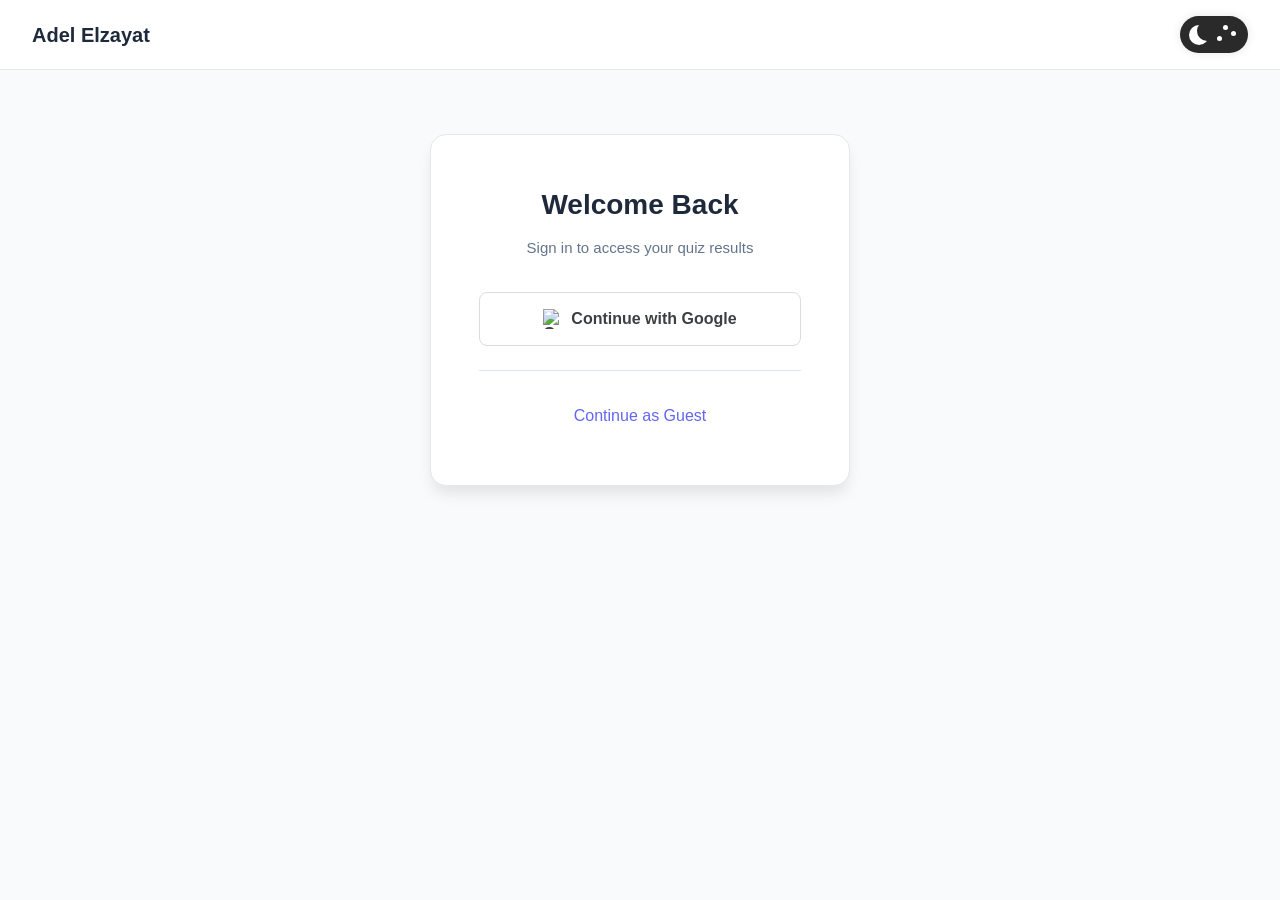
==== login.html @ a4bd995c "Code" ====
<!DOCTYPE html>
<html lang="en" data-theme="light">

<head>
    <meta charset="UTF-8">
    <meta name="viewport" content="width=device-width, initial-scale=1.0">
    <meta name="theme-color" content="#0f172a">
    <title>Login - QBank</title>
    <link rel="stylesheet" href="style.css">
</head>

<body>
    <nav class="navbar">
        <div class="navbar-brand">
            <span class="brand-name">Adel Elzayat</span>
        </div>
        <div class="navbar-actions">
            <label class="switch" aria-label="Toggle theme">
                <input type="checkbox" id="theme-checkbox" />
                <span class="slider">
                    <div class="star star_1"></div>
                    <div class="star star_2"></div>
                    <div class="star star_3"></div>
                    <svg viewBox="0 0 16 16" class="cloud_1 cloud">
                        <path transform="matrix(.77976 0 0 .78395-299.99-418.63)" fill="#fff" d="m391.84 540.91c-.421-.329-.949-.524-1.523-.524-1.351 0-2.451 1.084-2.485 2.435-1.395.526-2.388 1.88-2.388 3.466 0 1.874 1.385 3.423 3.182 3.667v.034h12.73v-.006c1.775-.104 3.182-1.584 3.182-3.395 0-1.747-1.309-3.186-2.994-3.379.007-.106.011-.214.011-.322 0-2.707-2.271-4.901-5.072-4.901-2.073 0-3.856 1.202-4.643 2.925"></path>
                    </svg>
                </span>
            </label>
        </div>
    </nav>
    <div class="main-content">
        <div class="login-wrapper">
            <div class="login-container">
                <div class="login-header">
                    <h1>Welcome Back</h1>
                    <p>Sign in to access your quiz results</p>
                </div>
                <div id="error-message" class="error-message"></div>
                <button class="btn-google" onclick="signInWithGoogle()" id="google-btn">
                    <img src="https://www.gstatic.com/firebasejs/ui/2.0.0/images/auth/google.svg" alt="Google">
                    <span>Continue with Google</span>
                </button>
                <div class="guest-link">
                    <a href="index.html">Continue as Guest</a>
                </div>
            </div>
        </div>
    </div>
    <script type="module">
        import { auth, googleProvider, signInWithPopup, signInWithRedirect, getRedirectResult, onAuthStateChanged } from './firebase.js';

        const isMobileOrTablet = () => {
            const userAgent = navigator.userAgent || navigator.vendor || window.opera;
            const isMobileRegex = /android|iphone|ipad|ipod|blackberry|iemobile|opera mini/i.test(userAgent.toLowerCase());
            const isIPad = (navigator.platform === 'MacIntel' && navigator.maxTouchPoints > 1);
            return isMobileRegex || isIPad;
        };

        // Handle Redirect Result on Load
        window.addEventListener('load', async () => {
            try {
                const result = await getRedirectResult(auth);
                if (result) {
                    window.location.href = 'index.html';
                }
            } catch (error) {
                console.error("Redirect result error:", error);
                const errorEl = document.getElementById('error-message');
                if (errorEl) {
                    errorEl.textContent = error.message;
                    errorEl.classList.add('show');
                }
            }
        });

        window.signInWithGoogle = async function () {
            const errorEl = document.getElementById('error-message');
            const btn = document.getElementById('google-btn');
            errorEl.classList.remove('show');
            btn.classList.add('loading');

            try {
                if (isMobileOrTablet()) {
                    await signInWithRedirect(auth, googleProvider);
                } else {
                    await signInWithPopup(auth, googleProvider);
                    window.location.href = 'index.html';
                }
            } catch (error) {
                errorEl.textContent = error.message;
                errorEl.classList.add('show');
                btn.classList.remove('loading');
            }
        };

        const setTheme = (newTheme) => {
            document.documentElement.setAttribute('data-theme', newTheme);
            localStorage.setItem('quiz-theme', newTheme);
            const metaTheme = document.querySelector('meta[name="theme-color"]');
            if (metaTheme) {
                metaTheme.content = newTheme === 'dark' ? '#1e293b' : '#ffffff';
            }
        };

        const themeCheckbox = document.getElementById('theme-checkbox');
        const savedTheme = localStorage.getItem('quiz-theme') || 'light';
        
        setTheme(savedTheme);
        if (themeCheckbox) {
            themeCheckbox.checked = savedTheme === 'light';
            themeCheckbox.addEventListener('change', (e) => {
                setTheme(e.target.checked ? 'light' : 'dark');
            });
        }

        onAuthStateChanged(auth, (user) => {
            if (user) {
                window.location.href = 'index.html';
            }
        });
    </script>
</body>

</html>
---- style.css ----
:root {
  --bg-color: #f8fafc;
  --text-color: #1e293b;
  --text-secondary: #64748b;
  --text-muted: #94a3b8;
  --card-bg: #ffffff;
  --card-border: #e2e8f0;
  --primary: #6366f1;
  --primary-hover: #4f46e5;
  --primary-light: #e0e7ff;
  --primary-subtle: #eef2ff;
  --success: #10b981;
  --error: #ef4444;
  --shadow-sm: 0 1px 2px rgba(0, 0, 0, 0.05);
  --shadow-md: 0 4px 6px -1px rgba(0, 0, 0, 0.1);
  --shadow-lg: 0 10px 15px -3px rgba(0, 0, 0, 0.1);
  --radius-sm: 8px;
  --radius-md: 12px;
  --radius-lg: 16px;
  --space-xs: 4px;
  --space-sm: 8px;
  --space-md: 16px;
  --space-lg: 24px;
  --space-xl: 32px;
  --space-2xl: 48px;
  --transition-speed: 0.3s;
  --google-btn-bg: #ffffff;
  --google-btn-text: #3c4043;
  --google-btn-border: #dadce0;
  --google-btn-hover: #f8f9fa;
  --navbar-bg: #ffffff;
  --navbar-border: #e2e8f0;
}

[data-theme="dark"] {
  --bg-color: #0f172a;
  --text-color: #f1f5f9;
  --text-secondary: #94a3b8;
  --text-muted: #64748b;
  --card-bg: #1e293b;
  --card-border: #334155;
  --button-secondary-bg: #1e293b;
  --button-secondary-text: #f1f5f9;
  --button-secondary-border: #334155;
  --primary-subtle: #1e1b4b;
  --shadow-sm: 0 1px 2px rgba(0, 0, 0, 0.3);
  --shadow-md: 0 4px 6px -1px rgba(0, 0, 0, 0.4);
  --shadow-lg: 0 10px 15px -3px rgba(0, 0, 0, 0.5);
  --google-btn-bg: #1e293b;
  --google-btn-text: #f1f5f9;
  --google-btn-border: #475569;
  --google-btn-hover: #334155;
  --navbar-bg: #1e293b;
  --navbar-border: #334155;
}

* {
  margin: 0;
  padding: 0;
  box-sizing: border-box;
}

html,
body {
  background: var(--bg-color);
  min-height: 100vh;
}

body {
  font-family:
    -apple-system, BlinkMacSystemFont, "Segoe UI", Roboto, Oxygen, Ubuntu,
    sans-serif;
  color: var(--text-color);
  line-height: 1.6;
  transition:
    background var(--transition-speed) ease,
    color var(--transition-speed) ease;
  padding-top: env(safe-area-inset-top);
  padding-bottom: env(safe-area-inset-bottom);
}

.navbar {
  position: sticky;
  top: 0;
  z-index: 100;
  display: flex;
  justify-content: space-between;
  align-items: center;
  padding: var(--space-md) var(--space-xl);
  background: var(--navbar-bg);
  border-bottom: 1px solid var(--navbar-border);
  transition: all var(--transition-speed) ease;
}

.navbar-brand {
  display: flex;
  align-items: center;
  gap: var(--space-sm);
}
.brand-icon {
  font-size: 1.5rem;
}
.brand-name {
  font-size: 1.25rem;
  font-weight: 700;
  color: var(--text-color);
}

.navbar-actions {
  display: flex;
  align-items: center;
  gap: var(--space-md);
}

/* ========================================
   Theme Switch - Custom toggle
   ======================================== */

/* The switch - the box around the slider */
.switch {
  font-size: 17px;
  position: relative;
  display: inline-block;
  width: 4em;
  height: 2.2em;
  border-radius: 30px;
  box-shadow: 0 0 10px rgba(0, 0, 0, 0.1);
  cursor: pointer;
  flex-shrink: 0;
}

/* Hide default HTML checkbox */
.switch input {
  opacity: 0;
  width: 0;
  height: 0;
}

/* The slider */
.slider {
  position: absolute;
  cursor: pointer;
  top: 0;
  left: 0;
  right: 0;
  bottom: 0;
  background-color: #2a2a2a;
  transition: 0.4s;
  border-radius: 30px;
  overflow: hidden;
}

.slider:before {
  position: absolute;
  content: "";
  height: 1.2em;
  width: 1.2em;
  border-radius: 20px;
  left: 0.5em;
  bottom: 0.5em;
  transition: 0.4s;
  transition-timing-function: cubic-bezier(0.81, -0.04, 0.38, 1.5);
  box-shadow: inset 8px -4px 0px 0px #fff;
}

.switch input:checked + .slider {
  background-color: #00a6ff;
}

.switch input:checked + .slider:before {
  transform: translateX(1.8em);
  box-shadow: inset 15px -4px 0px 15px #ffcf48;
}

.star {
  background-color: #fff;
  border-radius: 50%;
  position: absolute;
  width: 5px;
  transition: all 0.4s;
  height: 5px;
}

.star_1 {
  left: 2.5em;
  top: 0.5em;
}

.star_2 {
  left: 2.2em;
  top: 1.2em;
}

.star_3 {
  left: 3em;
  top: 0.9em;
}

.switch input:checked ~ .slider .star {
  opacity: 0;
}

.cloud {
  width: 3.5em;
  position: absolute;
  bottom: -1.4em;
  left: -1.1em;
  opacity: 0;
  transition: all 0.4s;
}

.switch input:checked ~ .slider .cloud {
  opacity: 1;
}

.main-content {
  padding: var(--space-xl);
  max-width: 900px;
  margin: 0 auto;
}

#quiz-container {
  background: var(--card-bg);
  border-radius: var(--radius-lg);
  box-shadow: var(--shadow-lg);
  overflow: hidden;
  border: 1px solid var(--card-border);
  transition: all var(--transition-speed) ease;
  animation: fadeInUp 0.5s ease;
}

@keyframes fadeInUp {
  from {
    opacity: 0;
    transform: translateY(20px);
  }
  to {
    opacity: 1;
    transform: translateY(0);
  }
}
@keyframes fadeIn {
  from {
    opacity: 0;
  }
  to {
    opacity: 1;
  }
}

.mode-selection-screen {
  padding: var(--space-xl);
  text-align: center;
}

.mode-selection-screen h1 {
  margin-bottom: var(--space-md);
  font-size: 1.75rem;
}

.mode-selection-screen p {
  margin-bottom: var(--space-xl);
  color: var(--text-secondary);
}

.mode-cards {
  display: grid;
  grid-template-columns: repeat(auto-fit, minmax(280px, 1fr));
  gap: var(--space-lg);
  margin-bottom: var(--space-xl);
}

.mode-card {
  background: var(--card-bg);
  border: 2px solid var(--card-border);
  border-radius: var(--radius-lg);
  padding: var(--space-xl);
  cursor: pointer;
  transition: all var(--transition-speed) ease;
}

.mode-card:hover {
  transform: translateY(-4px);
  box-shadow: var(--shadow-lg);
}

.mode-card.normal-mode:hover {
  border-color: var(--success);
}

.mode-card.quiz-mode:hover {
  border-color: var(--error);
}

.mode-icon {
  font-size: 3rem;
  margin-bottom: var(--space-md);
}

.mode-card h3 {
  margin-bottom: var(--space-sm);
  font-size: 1.25rem;
}

.mode-card p {
  color: var(--text-secondary);
  margin-bottom: var(--space-lg);
  font-size: 0.875rem;
}

.btn-danger {
  background: var(--error);
  color: white;
  border: none;
}

.btn-danger:hover {
  background: #dc2626;
}

.mt-3 {
  margin-top: var(--space-md);
}

.quiz-timer {
  font-size: 1.25rem;
  font-weight: bold;
  text-align: center;
  padding: 8px 16px;
  background: rgba(255, 255, 255, 0.15);
  border-radius: 8px;
  margin: 8px 0;
  display: inline-block;
  align-self: center;
}

/* Timer wrapper inside #quiz-container - merged into the card */
.quiz-timer-wrapper {
  width: 100%;
  overflow: hidden;
  animation: slideDown 0.35s ease;
}

.quiz-timer-wrapper > .quiz-timer {
  background: linear-gradient(135deg, #4f46e5, var(--primary));
  color: white;
  width: 100%;
  margin: 0;
  border-radius: 0;
  font-size: 1.05rem;
  padding: 8px 16px;
  display: flex;
  align-items: center;
  justify-content: center;
  gap: 6px;
  letter-spacing: 0.3px;
  box-shadow: inset 0 -1px 0 rgba(255, 255, 255, 0.15);
}

@keyframes slideDown {
  from {
    max-height: 0;
    opacity: 0;
  }
  to {
    max-height: 60px;
    opacity: 1;
  }
}

.user-section {
  display: flex;
  align-items: center;
  gap: 16px;
}
.user-profile {
  display: flex;
  align-items: center;
  gap: 10px;
}
.user-avatar {
  font-size: 1.25rem;
  line-height: 1;
}
.user-name {
  font-weight: 600;
  color: var(--text-color);
  font-size: 0.875rem;
  max-width: 150px;
  overflow: hidden;
  text-overflow: ellipsis;
  white-space: nowrap;
}
.admin-badge {
  background: var(--primary);
  color: white;
  padding: 2px 8px;
  border-radius: 10px;
  font-size: 0.7rem;
  font-weight: 600;
}
.user-actions-group {
  display: flex;
  align-items: center;
  gap: 8px;
}
.btn-sm {
  padding: 6px 12px;
  font-size: 0.8rem;
  min-height: 32px;
}
.btn-nav {
  padding: 6px 14px;
  font-size: 0.8rem;
  min-height: 32px;
  border-radius: 6px;
}

.btn-admin {
  background: var(--primary);
  color: white;
  border: none;
  padding: 6px 12px;
  border-radius: var(--radius-sm);
  font-size: 0.8rem;
  font-weight: 600;
  cursor: pointer;
  transition: all 0.2s ease;
  min-height: 32px;
}
.btn-admin:hover {
  background: var(--primary-hover);
  transform: translateY(-1px);
}

.home-screen {
  padding: var(--space-2xl) var(--space-xl);
  text-align: center;
}
.home-screen h1 {
  font-size: 1.75rem;
  font-weight: 700;
  color: var(--text-color);
  margin-bottom: var(--space-xl);
}
.home-screen .subtitle {
  display: none;
}

.chapter-screen {
  animation: fadeIn 0.4s ease;
  padding: var(--space-xl);
  text-align: center;
}

.chapter-header {
  margin-bottom: var(--space-xl);
  padding-bottom: var(--space-lg);
}

.chapter-header .btn-back {
  align-self: flex-start;
  background: var(--primary);
  border: none;
  color: white;
  padding: var(--space-sm) var(--space-md);
  border-radius: var(--radius-sm);
  font-size: 0.875rem;
  font-weight: 500;
  cursor: pointer;
  transition: all 0.2s ease;
  width: fit-content;
  margin-bottom: var(--space-md);
}
.chapter-header .btn-back:hover {
  opacity: 0.85;
  transform: translateX(-2px);
}
.chapter-header h1 {
  font-size: 1.75rem;
  font-weight: 700;
  color: var(--text-color);
  margin-bottom: var(--space-sm);
}
.chapter-header p {
  font-size: 1rem;
  color: var(--text-secondary);
}

/* All quiz cards use the same unified design */
.quiz-grid {
  display: grid;
  grid-template-columns: repeat(3, 1fr);
  gap: var(--space-lg);
}

.quiz-card {
  background: linear-gradient(135deg, var(--primary-subtle), var(--card-bg));
  border: 2px solid var(--primary-light);
  border-radius: var(--radius-md);
  padding: var(--space-lg);
  display: flex;
  flex-direction: column;
  align-items: center;
  justify-content: space-between;
  transition: all 0.3s ease;
  min-height: 180px;
  position: relative;
  overflow: hidden;
}

.quiz-card::before {
  content: '';
  position: absolute;
  top: 0;
  left: 0;
  right: 0;
  height: 4px;
  background: linear-gradient(90deg, var(--primary), #818cf8);
  border-radius: var(--radius-md) var(--radius-md) 0 0;
}

.quiz-card:hover {
  border-color: var(--primary);
  box-shadow: 0 8px 25px rgba(99, 102, 241, 0.15);
  transform: translateY(-4px);
}

.quiz-card h3 {
  font-size: 1rem;
  font-weight: 600;
  color: var(--text-color);
  margin-bottom: var(--space-xs);
  text-align: center;
}
.quiz-card p {
  font-size: 0.8rem;
  color: var(--text-secondary);
  margin-bottom: var(--space-md);
  font-weight: 500;
}
.quiz-card .btn {
  width: 100%;
  margin-top: auto;
  padding: var(--space-sm) var(--space-md);
  font-size: 0.875rem;
}

.quiz-header {
  background: var(--primary);
  color: white;
  padding: var(--space-lg) var(--space-xl);
  display: flex;
  flex-direction: column;
  gap: var(--space-sm);
}

.btn-back {
  align-self: flex-start;
  background: rgba(255, 255, 255, 0.15);
  border: none;
  color: white;
  padding: var(--space-sm) var(--space-md);
  border-radius: var(--radius-sm);
  font-size: 0.875rem;
  font-weight: 500;
  cursor: pointer;
  transition: all 0.2s ease;
  width: fit-content;
}
.btn-back:hover {
  background: rgba(255, 255, 255, 0.25);
  transform: translateX(-2px);
}
.quiz-header h1 {
  font-size: 1.5rem;
  font-weight: 600;
}
.progress {
  font-size: 0.875rem;
  opacity: 0.9;
}
.progress-bar {
  height: 4px;
  background: rgba(255, 255, 255, 0.2);
  margin-top: var(--space-sm);
  border-radius: 2px;
  overflow: hidden;
}
.progress-bar-fill {
  height: 100%;
  background: white;
  transition: width 0.3s ease;
  border-radius: 2px;
}

.question-container {
  padding: var(--space-xl);
}
.question-card {
  background: var(--card-bg);
  border: 1px solid var(--card-border);
  border-radius: var(--radius-md);
  padding: var(--space-lg);
  margin-bottom: var(--space-lg);
}
.question-text {
  font-size: 1.25rem;
  font-weight: 600;
  color: var(--text-color);
  margin-bottom: var(--space-lg);
  line-height: 1.5;
}

.question-image-container {
  width: 100%;
  margin-bottom: 15px;
  text-align: center;
  display: flex;
  justify-content: center;
  align-items: center;
  min-height: 50px;
}

.question-image {
  max-width: 100%;
  height: auto;
  border-radius: 10px;
  margin-bottom: 15px;
  object-fit: contain;
  display: block;
}

.options {
  display: flex;
  flex-direction: column;
  gap: var(--space-md);
}

.option {
  display: flex;
  align-items: center;
  padding: var(--space-md) var(--space-lg);
  border: 2px solid var(--card-border);
  border-radius: var(--radius-md);
  cursor: pointer;
  transition: all 0.2s ease;
  background: var(--card-bg);
  touch-action: manipulation;
  -webkit-tap-highlight-color: transparent;
}
.option:hover {
  border-color: var(--primary);
  background: var(--primary-subtle);
  transform: translateX(4px);
}
.option.selected {
  border-color: var(--primary);
  background: var(--primary);
  color: white;
}
.option.selected .option-letter {
  background: white;
  color: var(--primary);
}

.option.correct {
  border-color: #10b981 !important;
  background: #10b981 !important;
  color: white !important;
}
.option.correct .option-letter {
  background: white !important;
  color: #10b981 !important;
}

.option.wrong {
  border-color: #ef4444 !important;
  background: #ef4444 !important;
  color: white !important;
}
.option.wrong .option-letter {
  background: white !important;
  color: #ef4444 !important;
}

.option.disabled {
  pointer-events: none !important;
  opacity: 0.7 !important;
  cursor: not-allowed !important;
}

.option-letter {
  width: 36px;
  height: 36px;
  display: flex;
  align-items: center;
  justify-content: center;
  background: var(--bg-color);
  border-radius: var(--radius-sm);
  font-weight: 600;
  font-size: 0.9375rem;
  margin-right: var(--space-md);
  flex-shrink: 0;
  transition: all 0.2s ease;
}
.option-text {
  font-size: 1rem;
  font-weight: 500;
}

.complete-input {
  margin-top: var(--space-sm);
}
.complete-input input {
  width: 100%;
  padding: var(--space-md) var(--space-lg);
  font-size: 1rem;
  border: 2px solid var(--card-border);
  border-radius: var(--radius-md);
  outline: none;
  transition: all 0.2s ease;
  background: var(--card-bg);
  color: var(--text-color);
}
.complete-input input:focus {
  border-color: var(--primary);
  box-shadow: 0 0 0 3px var(--primary-light);
}
.complete-input input::placeholder {
  color: var(--text-muted);
}

.quiz-footer {
  padding: var(--space-lg) var(--space-xl);
  border-top: 1px solid var(--card-border);
  display: flex;
  justify-content: space-between;
  align-items: center;
  gap: var(--space-md);
  background: var(--bg-color);
  transition: all var(--transition-speed) ease;
}

.btn {
  padding: var(--space-md) var(--space-xl);
  font-size: 1rem;
  font-weight: 600;
  border: none;
  border-radius: var(--radius-sm);
  cursor: pointer;
  transition: all 0.2s ease;
  min-height: 48px;
  display: inline-flex;
  align-items: center;
  justify-content: center;
  text-decoration: none;
}
.btn:hover {
  transform: translateY(-2px);
}
.btn:active {
  transform: translateY(0);
}
.btn-primary {
  background: var(--primary);
  color: white;
}
.btn-primary:hover:not(:disabled) {
  background: var(--primary-hover);
  box-shadow: var(--shadow-md);
}
.btn-primary:disabled {
  opacity: 0.5;
  cursor: not-allowed;
  transform: none;
}
.btn-secondary {
  background: var(--button-secondary-bg);
  color: var(--button-secondary-text);
  border: 1px solid var(--button-secondary-border);
}
.btn-secondary:hover {
  background: var(--card-border);
}

.results {
  padding: var(--space-2xl);
  text-align: center;
  animation: fadeIn 0.4s ease;
}
.results h2 {
  font-size: 1.75rem;
  font-weight: 700;
  color: var(--text-color);
  margin-bottom: var(--space-lg);
}

.score-display {
  display: flex;
  flex-direction: column;
  align-items: center;
  margin-bottom: var(--space-xl);
  padding: var(--space-lg);
  background: var(--primary-subtle);
  border-radius: var(--radius-md);
}
.score-number {
  font-size: 3.5rem;
  font-weight: 800;
  color: var(--primary);
  line-height: 1;
}
.score-percentage {
  font-size: 1.25rem;
  color: var(--text-secondary);
  margin-top: var(--space-sm);
}

.save-message {
  background: #f0fdf4;
  color: var(--success);
  padding: var(--space-md);
  border-radius: var(--radius-sm);
  font-size: 0.875rem;
  margin-bottom: var(--space-lg);
}
.guest-message {
  background: var(--primary-subtle);
  color: var(--primary);
  padding: var(--space-md);
  border-radius: var(--radius-sm);
  font-size: 0.875rem;
  margin-bottom: var(--space-lg);
}

.results-buttons {
  display: flex;
  justify-content: center;
  gap: var(--space-md);
  margin-top: var(--space-lg);
}

.answer-review-container {
  text-align: left;
  margin-bottom: var(--space-xl);
  max-height: 400px;
  overflow-y: auto;
  padding: var(--space-md);
  background: var(--bg-color);
  border-radius: var(--radius-md);
}

.answer-review {
  padding: var(--space-lg);
  border-radius: var(--radius-sm);
  margin-bottom: var(--space-md);
  background: var(--card-bg);
  border: 1px solid var(--card-border);
}
.answer-review:last-child {
  margin-bottom: 0;
}
.answer-review.correct {
  border-left: 4px solid var(--success);
}
.answer-review.incorrect {
  border-left: 4px solid var(--error);
}

.review-question {
  font-size: 1rem;
  font-weight: 600;
  color: var(--text-color);
  margin-bottom: var(--space-md);
}
.review-answer {
  display: flex;
  align-items: center;
  gap: var(--space-sm);
  margin-bottom: var(--space-sm);
  flex-wrap: wrap;
}
.review-answer .label {
  font-size: 0.875rem;
  color: var(--text-secondary);
}
.review-answer .answer {
  font-size: 0.875rem;
  font-weight: 600;
  padding: var(--space-xs) var(--space-md);
  border-radius: var(--radius-sm);
}
.review-answer .answer.correct {
  background: var(--success);
  color: white;
}
.review-answer .answer.incorrect {
  background: var(--error);
  color: white;
}
.explanation {
  font-size: 0.875rem;
  color: var(--text-secondary);
  margin-top: var(--space-md);
  padding-top: var(--space-md);
  border-top: 1px solid var(--card-border);
  font-style: italic;
}

.modal-overlay {
  position: fixed;
  top: 0;
  left: 0;
  right: 0;
  bottom: 0;
  background: rgba(0, 0, 0, 0.5);
  display: flex;
  align-items: center;
  justify-content: center;
  z-index: 2000;
  padding: var(--space-md);
  animation: fadeIn 0.2s ease;
  backdrop-filter: blur(4px);
}

.modal-content {
  background: var(--card-bg);
  border-radius: var(--radius-lg);
  width: 100%;
  max-width: 600px;
  max-height: 90vh;
  overflow: hidden;
  display: flex;
  flex-direction: column;
  animation: slideUp 0.3s ease;
  border: 1px solid var(--card-border);
}
.history-modal,
.admin-modal {
  max-width: 700px;
}

@keyframes slideUp {
  from {
    opacity: 0;
    transform: translateY(20px);
  }
  to {
    opacity: 1;
    transform: translateY(0);
  }
}

.modal-header {
  display: flex;
  justify-content: space-between;
  align-items: center;
  padding: var(--space-lg);
  border-bottom: 1px solid var(--card-border);
  background: var(--primary);
  color: white;
}
.modal-header h2 {
  font-size: 1.25rem;
  font-weight: 600;
  margin: 0;
}

.btn-close {
  background: rgba(255, 255, 255, 0.2);
  border: none;
  color: white;
  width: 32px;
  height: 32px;
  border-radius: 50%;
  font-size: 1.5rem;
  cursor: pointer;
  display: flex;
  align-items: center;
  justify-content: center;
  transition: all 0.2s ease;
}
.btn-close:hover {
  background: rgba(255, 255, 255, 0.3);
  transform: rotate(90deg);
}

.modal-body {
  padding: var(--space-lg);
  overflow-y: auto;
  flex: 1;
}
.loading-text {
  text-align: center;
  color: var(--text-secondary);
  padding: var(--space-xl);
}
.empty-state {
  text-align: center;
  color: var(--text-muted);
  padding: var(--space-xl);
}
.error-state {
  text-align: center;
  color: var(--error);
  padding: var(--space-xl);
}

.results-list {
  display: flex;
  flex-direction: column;
  gap: var(--space-sm);
}
.result-item {
  display: flex;
  justify-content: space-between;
  align-items: center;
  padding: var(--space-md);
  background: var(--bg-color);
  border-radius: var(--radius-sm);
  transition: all 0.2s ease;
}
.result-item:hover {
  background: var(--card-border);
}

.result-info {
  display: flex;
  flex-direction: column;
  gap: 2px;
}
.result-title {
  font-weight: 600;
  color: var(--text-color);
  font-size: 0.9rem;
}
.result-date {
  font-size: 0.75rem;
  color: var(--text-muted);
}
.result-user {
  font-size: 0.875rem;
  color: var(--primary);
  font-weight: 500;
}

.result-score {
  display: flex;
  flex-direction: column;
  align-items: flex-end;
  gap: 2px;
}
.score-badge {
  font-weight: 700;
  color: var(--text-color);
}
.score-percent {
  font-size: 0.75rem;
  color: var(--text-muted);
}
.admin-result {
  background: var(--card-bg);
  border: 1px solid var(--card-border);
}

.analytics-section {
  margin-bottom: var(--space-xl);
}
.analytics-section h3,
.users-section h3 {
  font-size: 1.125rem;
  font-weight: 600;
  color: var(--text-color);
  margin-bottom: var(--space-md);
}

.analytics-card {
  background: var(--bg-color);
  border-radius: var(--radius-md);
  padding: var(--space-lg);
  margin-bottom: var(--space-md);
  border: 1px solid var(--card-border);
}
.analytics-title {
  font-weight: 600;
  color: var(--text-color);
  margin-bottom: var(--space-md);
}
.analytics-stats {
  display: flex;
  gap: var(--space-xl);
}
.stat {
  display: flex;
  flex-direction: column;
  align-items: center;
}
.stat-value {
  font-size: 1.5rem;
  font-weight: 700;
  color: var(--primary);
}
.stat-label {
  font-size: 0.75rem;
  color: var(--text-muted);
}

.login-wrapper {
  display: flex;
  align-items: center;
  justify-content: center;
  padding: var(--space-xl);
  flex: 1;
}
.login-container {
  background: var(--card-bg);
  border-radius: var(--radius-lg);
  box-shadow: var(--shadow-lg);
  padding: var(--space-2xl);
  width: 100%;
  max-width: 420px;
  border: 1px solid var(--card-border);
  animation: fadeInUp 0.5s ease;
}
.login-header {
  text-align: center;
  margin-bottom: var(--space-xl);
}
.login-header h1 {
  font-size: 1.75rem;
  font-weight: 700;
  color: var(--text-color);
  margin-bottom: var(--space-sm);
}
.login-header p {
  color: var(--text-secondary);
  font-size: 0.9375rem;
}

.btn-google {
  background: var(--google-btn-bg);
  color: var(--google-btn-text);
  border: 1px solid var(--google-btn-border);
  width: 100%;
  justify-content: center;
  padding: var(--space-md) var(--space-xl);
  font-size: 1rem;
  font-weight: 600;
  border-radius: var(--radius-sm);
  display: flex;
  align-items: center;
  gap: var(--space-sm);
  cursor: pointer;
  transition: all 0.2s ease;
}
.btn-google:hover {
  background: var(--google-btn-hover);
  transform: translateY(-2px);
  box-shadow: var(--shadow-md);
}
.btn-google:active {
  transform: translateY(0);
}
.btn-google img {
  width: 20px;
  height: 20px;
}

.error-message {
  background: #fef2f2;
  color: var(--error);
  padding: var(--space-md);
  border-radius: var(--radius-sm);
  font-size: 0.875rem;
  margin-bottom: var(--space-md);
  display: none;
}
.error-message.show {
  display: block;
  animation: shake 0.5s ease;
}
@keyframes shake {
  0%,
  100% {
    transform: translateX(0);
  }
  25% {
    transform: translateX(-5px);
  }
  75% {
    transform: translateX(5px);
  }
}
.loading {
  opacity: 0.7;
  pointer-events: none;
}

.guest-link {
  text-align: center;
  margin-top: var(--space-lg);
  padding-top: var(--space-lg);
  border-top: 1px solid var(--card-border);
}
.guest-link a {
  color: var(--primary);
  text-decoration: none;
  font-weight: 500;
  transition: all 0.2s ease;
  display: inline-block;
  padding: var(--space-sm) var(--space-md);
  border-radius: var(--radius-sm);
}
.guest-link a:hover {
  text-decoration: none;
  background: var(--primary-subtle);
}

.profile-panel {
  position: fixed;
  top: 0;
  right: 0;
  width: 320px;
  max-width: 85vw;
  height: 100vh;
  background: var(--card-bg);
  box-shadow: -4px 0 20px rgba(0, 0, 0, 0.15);
  z-index: 3000;
  transform: translateX(100%);
  transition: transform 0.3s ease;
  display: flex;
  flex-direction: column;
}
.profile-panel.active {
  transform: translateX(0);
}

.profile-panel-header {
  display: flex;
  justify-content: space-between;
  align-items: center;
  padding: var(--space-md) var(--space-lg);
  border-bottom: 1px solid var(--card-border);
  background: var(--primary);
  color: white;
}
.profile-panel-header h3 {
  font-size: 1.125rem;
  font-weight: 600;
  margin: 0;
}

.profile-panel-close {
  background: rgba(255, 255, 255, 0.2);
  border: none;
  color: white;
  width: 32px;
  height: 32px;
  border-radius: 50%;
  font-size: 1.25rem;
  cursor: pointer;
  display: flex;
  align-items: center;
  justify-content: center;
  transition: all 0.2s ease;
}
.profile-panel-close:hover {
  background: rgba(255, 255, 255, 0.3);
  transform: rotate(90deg);
}

.profile-panel-content {
  padding: var(--space-lg);
  flex: 1;
  overflow-y: auto;
}

.profile-info {
  text-align: center;
  padding-bottom: var(--space-lg);
  border-bottom: 1px solid var(--card-border);
  margin-bottom: var(--space-lg);
}
.profile-avatar-large {
  font-size: 3rem;
  margin-bottom: var(--space-sm);
}
.profile-name {
  font-size: 1.25rem;
  font-weight: 700;
  color: var(--text-color);
  margin-bottom: var(--space-xs);
}
.profile-email {
  font-size: 0.875rem;
  color: var(--text-secondary);
  margin-bottom: var(--space-sm);
}

.profile-actions {
  display: flex;
  flex-direction: column;
  gap: var(--space-sm);
}
.btn-full {
  width: 100%;
}

.profile-panel-overlay {
  position: fixed;
  top: 0;
  left: 0;
  right: 0;
  bottom: 0;
  background: rgba(0, 0, 0, 0.5);
  z-index: 2500;
  opacity: 0;
  visibility: hidden;
  transition: all 0.3s ease;
}
.profile-panel-overlay.active {
  opacity: 1;
  visibility: visible;
}

body.profile-panel-open {
  overflow: hidden;
}

.profile-icon-btn {
  display: none;
  background: var(--card-bg);
  border: 1px solid var(--card-border);
  color: var(--text-color);
  width: 36px;
  height: 36px;
  border-radius: 50%;
  cursor: pointer;
  align-items: center;
  justify-content: center;
  font-size: 1.125rem;
  transition: all 0.3s ease;
  box-shadow: var(--shadow-sm);
}
.profile-icon-btn:hover {
  border-color: var(--primary);
  transform: scale(1.05);
}
.profile-icon {
  font-size: 1rem;
  line-height: 1;
}

@media (max-width: 768px) {
  .mode-cards {
    grid-template-columns: 1fr;
    gap: var(--space-md);
  }
  
  .mode-card {
    padding: var(--space-lg);
  }

  .navbar {
    padding: 10px var(--space-md);
    min-height: 50px;
  }
  .brand-name {
    font-size: 1rem;
  }
  .brand-icon {
    font-size: 1.25rem;
  }
  .navbar-actions {
    gap: 8px;
    flex-wrap: nowrap;
    justify-content: flex-end;
  }
  .switch {
    font-size: 14px;
    width: 3.6em;
    height: 2em;
  }
  .switch .slider:before {
    height: 1em;
    width: 1em;
    left: 0.4em;
    bottom: 0.5em;
  }
  .switch input:checked + .slider:before {
    transform: translateX(1.6em);
  }
  .switch .star {
    width: 4px;
    height: 4px;
  }
  .switch .star_1 {
    left: 2.2em;
    top: 0.5em;
  }
  .switch .star_2 {
    left: 2em;
    top: 1.1em;
  }
  .switch .star_3 {
    left: 2.7em;
    top: 0.8em;
  }
  .switch .cloud {
    width: 3em;
    bottom: -1.2em;
    left: -0.9em;
  }
  .user-section {
    display: none;
  }
  .desktop-only {
    display: none !important;
  }
  .profile-icon-btn {
    display: flex;
  }
  .main-content {
    padding: var(--space-md);
  }
  .quiz-grid {
    grid-template-columns: repeat(2, 1fr);
    gap: var(--space-md);
  }
  .chapter-screen {
    padding: var(--space-lg) var(--space-md);
  }
  .chapter-header h1 {
    font-size: 1.5rem;
  }
  .chapter-header p {
    font-size: 0.9rem;
  }
  .home-screen {
    padding: var(--space-xl) var(--space-md);
  }
  .home-screen h1 {
    font-size: 1.5rem;
  }
  .quiz-header {
    padding: var(--space-lg) var(--space-md);
  }
  .quiz-header h1 {
    font-size: 1.25rem;
  }
  .question-container {
    padding: var(--space-md);
  }
  .question-card {
    padding: var(--space-md);
  }
  .question-text {
    font-size: 1.125rem;
  }
  .option {
    padding: var(--space-md);
  }
  .option-letter {
    width: 32px;
    height: 32px;
    font-size: 0.875rem;
    margin-right: var(--space-sm);
  }
  .option-text {
    font-size: 0.9375rem;
  }
  .quiz-footer {
    padding: var(--space-md);
    flex-direction: column-reverse;
  }
  .quiz-footer .btn {
    width: 100%;
  }
  .results {
    padding: var(--space-xl) var(--space-md);
  }
  .results h2 {
    font-size: 1.5rem;
  }
  .score-number {
    font-size: 2.5rem;
  }
  .results-buttons {
    flex-direction: column;
  }
  .results-buttons .btn {
    width: 100%;
  }
  .answer-review-container {
    max-height: 300px;
  }
  .login-container {
    padding: var(--space-xl);
  }
  .login-wrapper {
    padding: var(--space-md);
  }
  .review-header {
    padding: var(--space-md);
    border-radius: var(--radius-lg) var(--radius-lg) 0 0;
  }
  .review-header h1 {
    font-size: 1.25rem;
  }
  .review-score {
    font-size: 1.5rem;
  }
  .review-questions {
    padding: var(--space-md);
  }
  .review-card {
    padding: var(--space-md);
  }
  .review-card-question {
    font-size: 0.9375rem;
  }
  .answer-row {
    flex-direction: column;
    gap: var(--space-xs);
  }
  .answer-label {
    min-width: auto;
  }
}

/* ========================================
   RESPONSIVE DESIGN - MOBILE & TABLET
   ======================================== */

/* Tablet devices (481px - 1024px) */
@media (max-width: 1024px) and (min-width: 481px) {
  .quiz-grid {
    grid-template-columns: repeat(2, 1fr);
  }
  
  .mode-cards {
    grid-template-columns: repeat(2, 1fr);
  }
}

/* Touch devices - replace hover with active states */
@media (hover: none) {
  .option:hover,
  .quiz-card:hover,
  .mode-card:hover,
  .btn:hover,
  .result-item:hover,
  .profile-icon-btn:hover {
    transform: none !important;
    box-shadow: none !important;
  }

  .option:active,
  .quiz-card:active,
  .mode-card:active,
  .btn:active,
  .result-item:active,
  .profile-icon-btn:active {
    transform: scale(0.97) !important;
    opacity: 0.85 !important;
    transition: transform 0.1s ease, opacity 0.1s ease !important;
  }
}

/* Mobile devices (max-width 480px) */
@media (max-width: 480px) {
  * {
    animation-duration: 0.15s !important;
    transition-duration: 0.15s !important;
  }

  .main-content {
    padding: var(--space-sm);
  }

  #quiz-container {
    border-radius: var(--radius-md);
  }

  .quiz-timer-wrapper > .quiz-timer {
    font-size: 0.95rem;
    padding: 7px 12px;
  }

  .mode-selection-screen {
    padding: var(--space-lg) var(--space-md);
  }

  .mode-selection-screen h1 {
    font-size: 1.5rem;
  }

  .mode-cards {
    grid-template-columns: 1fr;
    gap: var(--space-md);
  }

  .mode-card {
    padding: var(--space-lg);
    width: 100%;
  }

  .quiz-header {
    padding: var(--space-md);
  }

  .quiz-header h1 {
    font-size: 1.1rem;
  }

  .question-container {
    padding: var(--space-md);
  }

  .question-card {
    padding: var(--space-md);
  }

  .question-text {
    font-size: 1rem;
  }

  .option {
    min-height: 44px;
    padding: var(--space-md);
  }

  .option-letter {
    min-width: 32px;
    min-height: 32px;
  }

  .option-text {
    font-size: 0.95rem;
  }

  .complete-input input {
    min-height: 44px;
    padding: var(--space-md);
    font-size: 0.95rem;
  }

  .quiz-footer {
    padding: var(--space-md);
  }

  .btn {
    min-height: 44px;
    min-width: 44px;
    padding: 12px 16px;
    font-size: 0.95rem;
  }

  .quiz-grid {
    grid-template-columns: 1fr;
    padding: var(--space-sm);
    gap: var(--space-md);
  }

  .chapter-screen {
    padding: var(--space-lg) var(--space-md);
  }
  .chapter-header h1 {
    font-size: 1.35rem;
  }
  .chapter-header .btn-back {
    padding: var(--space-xs) var(--space-sm);
    font-size: 0.8rem;
  }
  .quiz-card {
    min-height: 160px;
    padding: var(--space-md);
  }

  .results {
    padding: var(--space-lg) var(--space-md);
  }

  .results h2 {
    font-size: 1.4rem;
  }

  .score-number {
    font-size: 2.25rem;
  }

  .answer-review-container {
    max-height: 350px;
  }

  .answer-review {
    padding: var(--space-md);
  }

  .navbar {
    padding: 8px 12px;
  }

  .profile-panel {
    width: 100vw;
  }

  .navbar-brand .brand-name {
    font-size: 1rem;
  }

  .profile-icon-btn {
    width: 36px;
    height: 36px;
  }

  .analytics-stats {
    gap: var(--space-lg);
  }
}

/* All touch devices */
@media (max-width: 1024px) {
  .option,
  .btn,
  .quiz-card,
  .mode-card,
  .result-item,
  button {
    min-height: 44px;
    min-width: 44px;
  }

  .profile-icon-btn,
  .profile-panel-close,
  .btn-close {
    min-height: 36px;
    min-width: 36px;
  }
}

.result-item.clickable {
  cursor: pointer;
}
.result-item.clickable:hover {
  background: var(--card-border);
}

.review-page {
  animation: fadeIn 0.4s ease;
}

.review-header {
  background: var(--primary);
  color: white;
  padding: var(--space-lg) var(--space-xl);
  display: flex;
  flex-direction: column;
  gap: var(--space-sm);
  border-radius: var(--radius-lg) var(--radius-lg) 0 0;
}
.review-header .btn-back {
  align-self: flex-start;
  background: rgba(255, 255, 255, 0.15);
  border: none;
  color: white;
  padding: var(--space-sm) var(--space-md);
  border-radius: var(--radius-sm);
  font-size: 0.875rem;
  font-weight: 500;
  cursor: pointer;
  transition: all 0.2s ease;
  width: fit-content;
}
.review-header .btn-back:hover {
  background: rgba(255, 255, 255, 0.25);
  transform: translateX(-2px);
}
.review-header h1 {
  font-size: 1.5rem;
  font-weight: 600;
}

.review-score-summary {
  display: flex;
  align-items: center;
  gap: var(--space-md);
  margin-top: var(--space-sm);
}
.review-score {
  font-size: 2rem;
  font-weight: 700;
}
.review-percentage {
  font-size: 1rem;
  opacity: 0.9;
  background: rgba(255, 255, 255, 0.2);
  padding: var(--space-xs) var(--space-md);
  border-radius: 20px;
}

.review-questions {
  padding: var(--space-lg);
  display: flex;
  flex-direction: column;
  gap: var(--space-md);
}

.review-card {
  background: var(--card-bg);
  border: 1px solid var(--card-border);
  border-radius: var(--radius-md);
  padding: var(--space-lg);
  border-left: 4px solid var(--card-border);
}
.review-card.correct {
  border-left-color: var(--success);
}
.review-card.incorrect {
  border-left-color: var(--error);
}

.review-card-header {
  display: flex;
  justify-content: space-between;
  align-items: center;
  margin-bottom: var(--space-md);
}
.question-number {
  font-weight: 600;
  color: var(--text-color);
  font-size: 0.875rem;
}
.icon-correct {
  color: var(--success);
  font-size: 1.25rem;
  font-weight: 700;
}
.icon-incorrect {
  color: var(--error);
  font-size: 1.25rem;
  font-weight: 700;
}

.review-card-question {
  font-size: 1rem;
  font-weight: 600;
  color: var(--text-color);
  margin-bottom: var(--space-md);
  line-height: 1.5;
}

.review-card-answers {
  display: flex;
  flex-direction: column;
  gap: var(--space-sm);
}
.answer-row {
  display: flex;
  align-items: flex-start;
  gap: var(--space-sm);
  padding: var(--space-sm) var(--space-md);
  border-radius: var(--radius-sm);
}
.answer-row.correct {
  background: rgba(16, 185, 129, 0.1);
}
.answer-row.incorrect {
  background: rgba(239, 68, 68, 0.1);
}

.answer-label {
  font-size: 0.875rem;
  color: var(--text-secondary);
  min-width: 100px;
}
.answer-value {
  font-size: 0.875rem;
  font-weight: 600;
  padding: var(--space-xs) var(--space-sm);
  border-radius: 4px;
}
.answer-value.correct {
  background: var(--success);
  color: white;
}
.answer-value.incorrect {
  background: var(--error);
  color: white;
}

.review-footer {
  padding: var(--space-lg);
  border-top: 1px solid var(--card-border);
  background: var(--bg-color);
  border-radius: 0 0 var(--radius-lg) var(--radius-lg);
}

.desktop-results-overlay {
  position: fixed;
  top: 0;
  left: 0;
  right: 0;
  bottom: 0;
  background: rgba(0, 0, 0, 0.6);
  display: flex;
  align-items: center;
  justify-content: center;
  z-index: 2000;
  animation: fadeIn 0.3s ease;
}

.desktop-results-modal {
  background: var(--card-bg);
  border-radius: var(--radius-lg);
  width: 90%;
  max-width: 700px;
  max-height: 85vh;
  display: flex;
  flex-direction: column;
  box-shadow: var(--shadow-lg);
  animation: slideUp 0.3s ease;
}

.desktop-results-header {
  display: flex;
  justify-content: space-between;
  align-items: center;
  padding: var(--space-lg);
  border-bottom: 1px solid var(--card-border);
  background: var(--primary);
  color: white;
  border-radius: var(--radius-lg) var(--radius-lg) 0 0;
}
.desktop-results-header h2 {
  font-size: 1.25rem;
  font-weight: 600;
  margin: 0;
}

.desktop-results-body {
  padding: var(--space-lg);
  overflow-y: auto;
  flex: 1;
}

@media (min-width: 769px) {
  .profile-panel.active {
    transform: translateX(100%);
  }
  .profile-panel-overlay.active {
    display: none;
  }
}
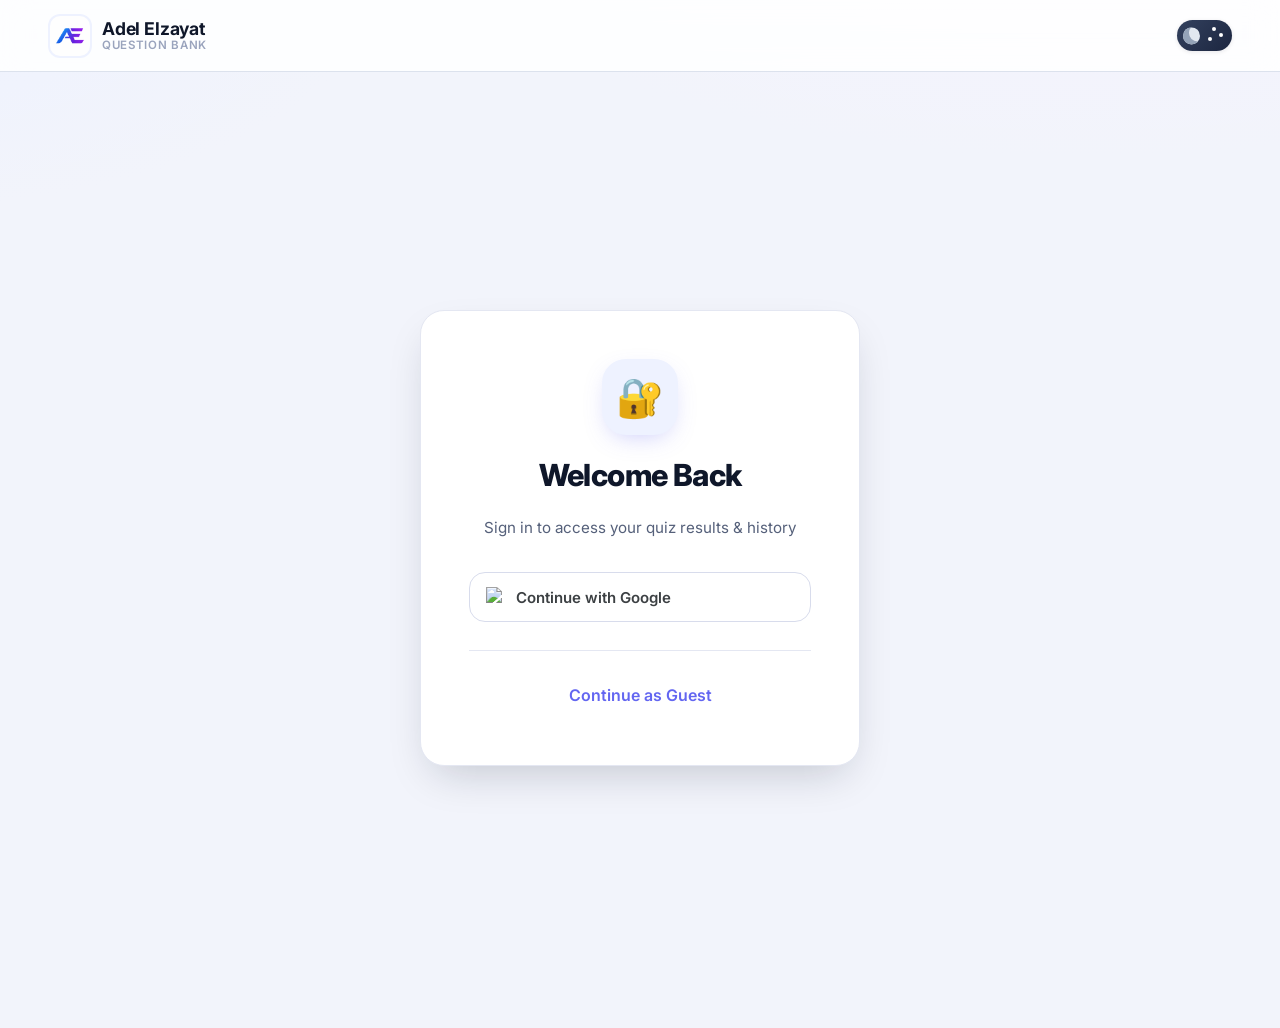
==== commit 2ef07ff5: "update: new ui" ====
--- a/login.html
+++ b/login.html
@@ -4,15 +4,24 @@
 <head>
     <meta charset="UTF-8">
     <meta name="viewport" content="width=device-width, initial-scale=1.0">
-    <meta name="theme-color" content="#0f172a">
+    <meta name="theme-color" content="#0f172a" media="(prefers-color-scheme: dark)">
+    <meta name="theme-color" content="#ffffff" media="(prefers-color-scheme: light)">
     <title>Login - QBank</title>
+    <link rel="preconnect" href="https://fonts.googleapis.com">
+    <link rel="preconnect" href="https://fonts.gstatic.com" crossorigin>
+    <link href="https://fonts.googleapis.com/css2?family=Inter:wght@400;500;600;700;800;900&display=swap" rel="stylesheet">
     <link rel="stylesheet" href="style.css">
+    <link rel="shortcut icon" href="img/AE-Logo.png" type="image/x-icon">
 </head>
 
 <body>
-    <nav class="navbar">
+         <nav class="navbar">
         <div class="navbar-brand">
-            <span class="brand-name">Adel Elzayat</span>
+            <img src="img/AE-Logo.png" alt="QBank logo" class="brand-logo">
+            <div class="brand-text">
+                <span class="brand-name">Adel Elzayat</span>
+                <span class="brand-sub">Question Bank</span>
+            </div>
         </div>
         <div class="navbar-actions">
             <label class="switch" aria-label="Toggle theme">
@@ -32,8 +41,11 @@
         <div class="login-wrapper">
             <div class="login-container">
                 <div class="login-header">
+                    <div class="login-hero">
+                        <div class="login-hero-illustration" aria-hidden="true">🔐</div>
+                    </div>
                     <h1>Welcome Back</h1>
-                    <p>Sign in to access your quiz results</p>
+                    <p>Sign in to access your quiz results & history</p>
                 </div>
                 <div id="error-message" class="error-message"></div>
                 <button class="btn-google" onclick="signInWithGoogle()" id="google-btn">
@@ -56,7 +68,12 @@
             return isMobileRegex || isIPad;
         };
 
-        // Handle Redirect Result on Load
+        const isIOS = () => {
+            return /iPad|iPhone|iPod/.test(navigator.userAgent) || 
+                   (navigator.platform === 'MacIntel' && navigator.maxTouchPoints > 1);
+        };
+
+        // Handle Redirect Result on Load (kept for fallback compatibility)
         window.addEventListener('load', async () => {
             try {
                 const result = await getRedirectResult(auth);
@@ -66,7 +83,7 @@
             } catch (error) {
                 console.error("Redirect result error:", error);
                 const errorEl = document.getElementById('error-message');
-                if (errorEl) {
+                if (errorEl && error.code !== 'auth/web-storage-unsupported') {
                     errorEl.textContent = error.message;
                     errorEl.classList.add('show');
                 }
@@ -80,16 +97,38 @@
             btn.classList.add('loading');
 
             try {
-                if (isMobileOrTablet()) {
-                    await signInWithRedirect(auth, googleProvider);
-                } else {
-                    await signInWithPopup(auth, googleProvider);
+                // ITP-compliant strategy: 
+                // 1. Desktop: Keep signInWithPopup
+                // 2. Mobile (especially iOS): Bypass signInWithRedirect to avoid ITP cookie block.
+                // Using signInWithPopup for all flows as it's more direct and avoids redirect handshake issues.
+                const result = await signInWithPopup(auth, googleProvider);
+                if (result) {
                     window.location.href = 'index.html';
                 }
             } catch (error) {
-                errorEl.textContent = error.message;
+                console.error("Auth error:", error);
+                btn.classList.remove('loading');
+                
+                let errorMessage = "Authentication failed. Please try again.";
+                
+                // Action-oriented error messages for storage and ITP issues
+                if (error.code === 'auth/web-storage-unsupported' || 
+                    error.code === 'auth/operation-not-supported-in-this-environment') {
+                    errorMessage = isIOS() 
+                        ? "Privacy settings are blocking login. Please disable 'Prevent Cross-Site Tracking' in Safari settings or use a different browser."
+                        : "Your browser's storage settings are blocking authentication. Please enable third-party cookies and try again.";
+                } else if (error.code === 'auth/popup-blocked') {
+                    errorMessage = "The sign-in window was blocked. Please allow popups for this site.";
+                } else if (error.code === 'auth/popup-closed-by-user') {
+                    errorMessage = "Sign-in was cancelled before completion.";
+                } else if (error.code === 'auth/network-request-failed') {
+                    errorMessage = "Network error. Please check your connection and try again.";
+                } else {
+                    errorMessage = error.message;
+                }
+
+                errorEl.textContent = errorMessage;
                 errorEl.classList.add('show');
-                btn.classList.remove('loading');
             }
         };
 
--- a/style.css
+++ b/style.css
@@ -1,142 +1,367 @@
+/* ============================================================
+   QBank — Modern Redesign
+   Mobile-first design system. Shared by index.html & login.html
+   ============================================================ */
+
+/* ---------- Standardized Button Textures ---------- */
+.btn, .profile-icon-btn {
+  display: inline-flex;
+  align-items: center;
+  justify-content: center;
+  gap: var(--space-xs);
+  padding: 0.5rem 1rem;
+  border-radius: var(--radius-md);
+  border: 2px solid transparent;
+  font-weight: 600;
+  font-size: 0.875rem;
+  line-height: 1.25rem;
+  cursor: pointer;
+  transition: all var(--t);
+  text-decoration: none;
+  white-space: nowrap;
+}
+.btn:disabled { opacity: 0.5; cursor: not-allowed; }
+.btn-primary { background: var(--primary); color: #fff; border-color: var(--primary); }
+.btn-primary:hover:not(:disabled) { background: var(--primary-hover); border-color: var(--primary-hover); }
+.btn-secondary { background: var(--bg-soft); color: var(--text-color); border-color: var(--border-strong); }
+.btn-secondary:hover:not(:disabled) { background: var(--bg); border-color: var(--primary); }
+.btn-ghost { background: transparent; color: var(--primary); border-color: var(--primary); }
+.btn-ghost:hover:not(:disabled) { background: var(--primary-soft); }
+.btn-sm { padding: 0.375rem 0.75rem; font-size: 0.8125rem; }
+.btn-lg { padding: 0.75rem 1.5rem; font-size: 1rem; }
+.btn-full { width: 100%; }
+
+/* Profile icon button */
+.profile-icon-btn {
+  width: 40px;
+  height: 40px;
+  padding: 0;
+  background: var(--primary-soft);
+  border: 1px solid var(--primary);
+  color: var(--primary);
+}
+.profile-icon-btn:hover { background: var(--primary); color: #fff; }
+
+/* Google button */
+.btn-google {
+  display: inline-flex;
+  align-items: center;
+  gap: 10px;
+  width: 100%;
+  padding: 0.875rem 1rem;
+  background: var(--google-btn-bg);
+  color: var(--google-btn-text);
+  border: 1px solid var(--google-btn-border);
+  border-radius: var(--radius-md);
+  font-weight: 600;
+  font-size: 0.9375rem;
+  cursor: pointer;
+  transition: all var(--t);
+}
+.btn-google:hover { background: var(--google-btn-hover); border-color: var(--primary); }
+.btn-google img { width: 20px; height: 20px; }
+.btn-google.loading { opacity: 0.7; cursor: wait; }
+
+/* ---------- 1. Design tokens ---------- */
 :root {
-  --bg-color: #f8fafc;
-  --text-color: #1e293b;
-  --text-secondary: #64748b;
-  --text-muted: #94a3b8;
-  --card-bg: #ffffff;
-  --card-border: #e2e8f0;
   --primary: #6366f1;
   --primary-hover: #4f46e5;
-  --primary-light: #e0e7ff;
-  --primary-subtle: #eef2ff;
+  --primary-deep: #4338ca;
+  --primary-soft: #eef2ff;
+  --primary-subtle: #f5f7ff;
+  --accent: #8b5cf6;
+  --accent-soft: #f5f3ff;
+  --brand-gradient: linear-gradient(135deg, #6366f1 0%, #8b5cf6 55%, #a855f7 100%);
+
   --success: #10b981;
+  --success-soft: #ecfdf5;
+  --success-border: #a7f3d0;
   --error: #ef4444;
-  --shadow-sm: 0 1px 2px rgba(0, 0, 0, 0.05);
-  --shadow-md: 0 4px 6px -1px rgba(0, 0, 0, 0.1);
-  --shadow-lg: 0 10px 15px -3px rgba(0, 0, 0, 0.1);
-  --radius-sm: 8px;
-  --radius-md: 12px;
-  --radius-lg: 16px;
+  --error-soft: #fef2f2;
+  --error-border: #fecaca;
+  --warning: #f59e0b;
+  --warning-soft: #fffbeb;
+
+  --bg: #f2f4fb;
+  --bg-soft: #e9edf7;
+  --card-bg: #ffffff;
+  --card-bg-2: #f8faff;
+  --card-border: #e4e7f2;
+  --border-strong: #d3d8e8;
+  --bg-color: var(--bg);
+  --text-color: #0f172a;
+  --text-secondary: #55607a;
+  --text-muted: #9aa4bd;
+
+  --button-secondary-bg: #ffffff;
+  --button-secondary-text: #374151;
+  --button-secondary-border: #d8dcec;
+
+  --google-btn-bg: #ffffff;
+  --google-btn-text: #3c4043;
+  --google-btn-border: #d8dcec;
+  --google-btn-hover: #f6f8fb;
+
+  --navbar-bg: rgba(255, 255, 255, 0.86);
+  --navbar-border: rgba(212, 219, 233, 0.8);
+
+  --shadow-sm: 0 1px 2px rgba(15, 23, 42, 0.06);
+  --shadow-md: 0 6px 18px -6px rgba(15, 23, 42, 0.14);
+  --shadow-lg: 0 18px 44px -14px rgba(15, 23, 42, 0.22);
+  --shadow-glow: 0 10px 30px -10px rgba(99, 102, 241, 0.5);
+
+  --radius-sm: 10px;
+  --radius-md: 16px;
+  --radius-lg: 24px;
+  --radius-xl: 32px;
+  --radius-full: 999px;
+
   --space-xs: 4px;
   --space-sm: 8px;
   --space-md: 16px;
   --space-lg: 24px;
   --space-xl: 32px;
   --space-2xl: 48px;
-  --transition-speed: 0.3s;
-  --google-btn-bg: #ffffff;
-  --google-btn-text: #3c4043;
-  --google-btn-border: #dadce0;
-  --google-btn-hover: #f8f9fa;
-  --navbar-bg: #ffffff;
-  --navbar-border: #e2e8f0;
+  --space-3xl: 72px;
+
+  --t-fast: 0.15s ease;
+  --t: 0.25s cubic-bezier(0.4, 0, 0.2, 1);
+  --t-slow: 0.4s cubic-bezier(0.34, 1.4, 0.42, 1);
+
+  --container-max: 1120px;
+  --nav-height: 64px;
 }
 
 [data-theme="dark"] {
-  --bg-color: #0f172a;
-  --text-color: #f1f5f9;
-  --text-secondary: #94a3b8;
-  --text-muted: #64748b;
-  --card-bg: #1e293b;
-  --card-border: #334155;
-  --button-secondary-bg: #1e293b;
-  --button-secondary-text: #f1f5f9;
-  --button-secondary-border: #334155;
-  --primary-subtle: #1e1b4b;
-  --shadow-sm: 0 1px 2px rgba(0, 0, 0, 0.3);
-  --shadow-md: 0 4px 6px -1px rgba(0, 0, 0, 0.4);
-  --shadow-lg: 0 10px 15px -3px rgba(0, 0, 0, 0.5);
-  --google-btn-bg: #1e293b;
-  --google-btn-text: #f1f5f9;
-  --google-btn-border: #475569;
-  --google-btn-hover: #334155;
-  --navbar-bg: #1e293b;
-  --navbar-border: #334155;
-}
-
-* {
+  --primary: #818cf8;
+  --primary-hover: #6366f1;
+  --primary-deep: #4f46e5;
+  --primary-soft: rgba(99, 102, 241, 0.16);
+  --primary-subtle: rgba(99, 102, 241, 0.08);
+  --accent: #a78bfa;
+  --accent-soft: rgba(139, 92, 246, 0.14);
+  --brand-gradient: linear-gradient(135deg, #6366f1 0%, #8b5cf6 60%, #c084fc 100%);
+
+  --success: #34d399;
+  --success-soft: rgba(16, 185, 129, 0.16);
+  --success-border: rgba(52, 211, 153, 0.4);
+  --error: #f87171;
+  --error-soft: rgba(239, 68, 68, 0.16);
+  --error-border: rgba(248, 113, 113, 0.4);
+  --warning: #fbbf24;
+  --warning-soft: rgba(245, 158, 11, 0.14);
+
+  --bg: #0a0f1e;
+  --bg-soft: #0e1526;
+  --card-bg: #131c31;
+  --card-bg-2: #0f1830;
+  --card-border: #253050;
+  --border-strong: #32405f;
+  --text-color: #eef1f9;
+  --text-secondary: #9aa8c9;
+  --text-muted: #5f6d91;
+
+  --button-secondary-bg: #1a2440;
+  --button-secondary-text: #e2e8f0;
+  --button-secondary-border: #2a3657;
+
+  --google-btn-bg: #1a2440;
+  --google-btn-text: #e2e8f0;
+  --google-btn-border: #2a3657;
+  --google-btn-hover: #223052;
+
+  --navbar-bg: rgba(13, 20, 38, 0.82);
+  --navbar-border: rgba(51, 65, 101, 0.6);
+
+  --shadow-sm: 0 1px 2px rgba(0, 0, 0, 0.4);
+  --shadow-md: 0 8px 20px -8px rgba(0, 0, 0, 0.55);
+  --shadow-lg: 0 22px 50px -16px rgba(0, 0, 0, 0.6);
+  --shadow-glow: 0 10px 32px -10px rgba(99, 102, 241, 0.55);
+}
+/* ---------- 2. Reset & base ---------- */
+*,
+*::before,
+*::after {
   margin: 0;
   padding: 0;
   box-sizing: border-box;
 }
 
+html {
+  -webkit-text-size-adjust: 100%;
+  scroll-behavior: smooth;
+}
+
 html,
 body {
-  background: var(--bg-color);
+  background: var(--bg);
   min-height: 100vh;
+  min-height: 100dvh;
 }
 
 body {
-  font-family:
-    -apple-system, BlinkMacSystemFont, "Segoe UI", Roboto, Oxygen, Ubuntu,
-    sans-serif;
+  font-family: "Inter", "Segoe UI", -apple-system, BlinkMacSystemFont, Roboto,
+    Oxygen, Ubuntu, Cantarell, "Helvetica Neue", Arial, sans-serif;
   color: var(--text-color);
   line-height: 1.6;
-  transition:
-    background var(--transition-speed) ease,
-    color var(--transition-speed) ease;
+  font-size: 1rem;
+  background:
+    radial-gradient(1100px 420px at 85% -10%, var(--accent-soft), transparent 60%),
+    radial-gradient(900px 380px at -10% 0%, var(--primary-soft), transparent 55%),
+    var(--bg);
+  background-attachment: fixed;
+  transition: background var(--t), color var(--t);
   padding-top: env(safe-area-inset-top);
   padding-bottom: env(safe-area-inset-bottom);
-}
-
+  overflow-x: hidden;
+}
+
+img {
+  max-width: 100%;
+  height: auto;
+}
+
+a {
+  color: var(--primary);
+  text-decoration: none;
+}
+
+button {
+  font-family: inherit;
+}
+
+:focus-visible {
+  outline: 3px solid color-mix(in srgb, var(--primary) 55%, transparent);
+  outline-offset: 2px;
+  border-radius: 6px;
+}
+
+::selection {
+  background: var(--primary-soft);
+  color: var(--text-color);
+}
+
+::-webkit-scrollbar {
+  width: 10px;
+  height: 10px;
+}
+::-webkit-scrollbar-thumb {
+  background: var(--card-bg-2);
+  border-radius: var(--radius-full);
+  border: 2px solid var(--bg);
+}
+::-webkit-scrollbar-track {
+  background: transparent;
+}
+
+/* ---------- 3. Layout shell ---------- */
+.main-content {
+  width: 100%;
+  max-width: var(--container-max);
+  margin: 0 auto;
+  padding: var(--space-lg) var(--space-lg) var(--space-lg);
+}
+
+#quiz-container {
+  width: 100%;
+  border-radius: var(--radius-xl);
+  overflow: hidden;
+  border: 1px solid var(--card-border);
+  background: var(--card-bg);
+  box-shadow: var(--shadow-md);
+  animation: fadeInUp 0.45s var(--t);
+}
+
+@media (min-width: 900px) {
+  .main-content {
+    padding: var(--space-2xl) var(--space-lg) var(--space-3xl);
+  }
+}
+
+/* ---------- 4. Navbar ---------- */
 .navbar {
   position: sticky;
   top: 0;
   z-index: 100;
   display: flex;
+  align-items: center;
   justify-content: space-between;
-  align-items: center;
-  padding: var(--space-md) var(--space-xl);
+  gap: var(--space-md);
+  height: var(--nav-height);
+  padding: 0 var(--space-md);
   background: var(--navbar-bg);
   border-bottom: 1px solid var(--navbar-border);
-  transition: all var(--transition-speed) ease;
+  backdrop-filter: saturate(180%) blur(14px);
+  -webkit-backdrop-filter: saturate(180%) blur(14px);
+  transition: background var(--t), border-color var(--t);
 }
 
 .navbar-brand {
   display: flex;
   align-items: center;
-  gap: var(--space-sm);
-}
-.brand-icon {
-  font-size: 1.5rem;
-}
+  gap: 10px;
+  min-width: 0;
+}
+
+.brand-logo {
+  width: 38px;
+  height: 38px;
+  object-fit: contain;
+  border-radius: 12px;
+  padding: 2px;
+  background: var(--primary-soft);
+  flex-shrink: 0;
+}
+
+.brand-text {
+  display: flex;
+  flex-direction: column;
+  line-height: 1.15;
+  min-width: 0;
+}
+
 .brand-name {
-  font-size: 1.25rem;
-  font-weight: 700;
+  font-size: 0.98rem;
+  font-weight: 700;
+  letter-spacing: -0.01em;
   color: var(--text-color);
+  white-space: nowrap;
+  overflow: hidden;
+  text-overflow: ellipsis;
+}
+
+.brand-sub {
+  font-size: 0.68rem;
+  font-weight: 600;
+  color: var(--text-muted);
+  letter-spacing: 0.06em;
+  text-transform: uppercase;
+  white-space: nowrap;
 }
 
 .navbar-actions {
   display: flex;
   align-items: center;
-  gap: var(--space-md);
-}
-
-/* ========================================
-   Theme Switch - Custom toggle
-   ======================================== */
-
-/* The switch - the box around the slider */
+  gap: var(--space-sm);
+  flex-shrink: 0;
+}
+/* Theme switch (kept from original design, re-skinned) */
 .switch {
-  font-size: 17px;
+  font-size: 15px;
   position: relative;
   display: inline-block;
-  width: 4em;
-  height: 2.2em;
-  border-radius: 30px;
-  box-shadow: 0 0 10px rgba(0, 0, 0, 0.1);
+  width: 3.7em;
+  height: 2.05em;
+  border-radius: var(--radius-full);
+  box-shadow: 0 1px 4px rgba(15, 23, 42, 0.1);
   cursor: pointer;
   flex-shrink: 0;
 }
-
-/* Hide default HTML checkbox */
 .switch input {
   opacity: 0;
   width: 0;
   height: 0;
 }
-
-/* The slider */
 .slider {
   position: absolute;
   cursor: pointer;
@@ -144,550 +369,833 @@
   left: 0;
   right: 0;
   bottom: 0;
-  background-color: #2a2a2a;
-  transition: 0.4s;
-  border-radius: 30px;
+  background: linear-gradient(135deg, #33415e, #1c2640);
+  transition: background 0.4s ease;
+  border-radius: var(--radius-full);
   overflow: hidden;
 }
-
 .slider:before {
   position: absolute;
   content: "";
-  height: 1.2em;
-  width: 1.2em;
-  border-radius: 20px;
-  left: 0.5em;
-  bottom: 0.5em;
-  transition: 0.4s;
-  transition-timing-function: cubic-bezier(0.81, -0.04, 0.38, 1.5);
-  box-shadow: inset 8px -4px 0px 0px #fff;
-}
-
+  height: 1.15em;
+  width: 1.15em;
+  border-radius: 50%;
+  left: 0.42em;
+  top: 50%;
+  transform: translateY(-50%);
+  transition: transform 0.4s cubic-bezier(0.81, -0.04, 0.38, 1.4);
+  background: #e2e8f0;
+  box-shadow: inset 6px -3px 0 0 #94a3b8;
+  z-index: 2;
+}
 .switch input:checked + .slider {
-  background-color: #00a6ff;
-}
-
+  background: linear-gradient(135deg, #38bdf8, #6366f1);
+}
 .switch input:checked + .slider:before {
-  transform: translateX(1.8em);
-  box-shadow: inset 15px -4px 0px 15px #ffcf48;
-}
-
+  transform: translateY(-50%) translateX(1.65em);
+  box-shadow: inset 14px -4px 0 14px #ffd24a;
+}
 .star {
   background-color: #fff;
   border-radius: 50%;
   position: absolute;
-  width: 5px;
-  transition: all 0.4s;
-  height: 5px;
-}
-
+  width: 4px;
+  height: 4px;
+  opacity: 1;
+  transition: opacity 0.4s ease;
+}
 .star_1 {
-  left: 2.5em;
-  top: 0.5em;
-}
-
+  left: 2.35em;
+  top: 0.45em;
+}
 .star_2 {
-  left: 2.2em;
-  top: 1.2em;
-}
-
+  left: 2.1em;
+  top: 1.15em;
+}
 .star_3 {
-  left: 3em;
-  top: 0.9em;
-}
-
+  left: 2.8em;
+  top: 0.85em;
+}
 .switch input:checked ~ .slider .star {
   opacity: 0;
 }
-
 .cloud {
-  width: 3.5em;
+  width: 3.2em;
   position: absolute;
-  bottom: -1.4em;
-  left: -1.1em;
+  bottom: -1.6em;
+  left: -1em;
   opacity: 0;
-  transition: all 0.4s;
-}
-
+  transition: opacity 0.4s ease;
+  pointer-events: none;
+}
 .switch input:checked ~ .slider .cloud {
+  opacity: 0.9;
+}
+
+/* Profile button */
+.profile-icon-btn {
+  display: none;
+  align-items: center;
+  justify-content: center;
+  width: 40px;
+  height: 40px;
+  border-radius: 50%;
+  border: 1px solid var(--card-border);
+  background: var(--card-bg);
+  color: var(--text-color);
+  cursor: pointer;
+  transition: all var(--t);
+  box-shadow: var(--shadow-sm);
+}
+.profile-icon-btn:hover {
+  border-color: var(--primary);
+  transform: translateY(-1px);
+}
+.profile-icon {
+  font-size: 1.05rem;
+  line-height: 1;
+}
+
+.desktop-only {
+  display: block;
+}
+
+/* User section inside navbar (desktop) */
+.user-section {
+  display: flex;
+  align-items: center;
+  gap: var(--space-md);
+}
+.user-profile {
+  display: flex;
+  align-items: center;
+  gap: 8px;
+  padding: 6px 12px;
+/* ---------- 5. Buttons ---------- */
+.btn {
+  display: inline-flex;
+  align-items: center;
+  justify-content: center;
+  gap: 8px;
+  padding: 0.68rem 1.35rem;
+  font-size: 0.95rem;
+  font-weight: 600;
+  letter-spacing: -0.01em;
+  border: none;
+  border-radius: var(--radius-sm);
+  cursor: pointer;
+  min-height: 48px;
+  text-decoration: none;
+  transition: transform var(--t), box-shadow var(--t), background var(--t),
+    border-color var(--t), filter var(--t);
+  -webkit-tap-highlight-color: transparent;
+  touch-action: manipulation;
+  user-select: none;
+}
+.btn:hover:not(:disabled) {
+  transform: translateY(-2px);
+}
+.btn:active:not(:disabled) {
+  transform: translateY(0) scale(0.98);
+}
+
+.btn-primary {
+  background: var(--brand-gradient);
+  color: #fff;
+  box-shadow: 0 6px 18px -8px rgba(99, 102, 241, 0.7);
+}
+.btn-primary:hover:not(:disabled) {
+  box-shadow: var(--shadow-glow);
+  filter: brightness(1.06);
+}
+.btn-primary:disabled {
+  opacity: 0.45;
+  cursor: not-allowed;
+  transform: none;
+}
+
+.btn-secondary {
+  background: var(--button-secondary-bg);
+  color: var(--button-secondary-text);
+  border: 1px solid var(--button-secondary-border);
+}
+.btn-secondary:hover:not(:disabled) {
+  border-color: var(--primary);
+  background: var(--primary-soft);
+  color: var(--primary);
+}
+
+.btn-danger {
+  background: var(--error);
+  color: #fff;
+}
+.btn-danger:hover:not(:disabled) {
+  background: #dc2626;
+  box-shadow: 0 8px 20px -8px rgba(239, 68, 68, 0.6);
+}
+
+.btn-admin {
+  background: var(--primary);
+  color: #fff;
+  border: none;
+  border-radius: var(--radius-sm);
+  font-weight: 600;
+}
+.btn-admin:hover {
+  background: var(--primary-hover);
+}
+
+.btn-nav {
+  padding: 0.5rem 0.9rem;
+  font-size: 0.82rem;
+  min-height: 36px;
+  border-radius: var(--radius-full);
+}
+.btn-sm {
+  padding: 0.45rem 0.95rem;
+  font-size: 0.82rem;
+  min-height: 36px;
+  border-radius: var(--radius-full);
+}
+.btn-full {
+  width: 100%;
+}
+
+.btn-google {
+  background: var(--google-btn-bg);
+  color: var(--google-btn-text);
+  border: 1px solid var(--google-btn-border);
+  width: 100%;
+  justify-content: center;
+  padding: 0.85rem 1.25rem;
+  border-radius: var(--radius-md);
+  font-weight: 600;
+}
+.btn-google:hover:not(:disabled) {
+  background: var(--google-btn-hover);
+  box-shadow: var(--shadow-md);
+}
+.btn-google img {
+  width: 20px;
+  height: 20px;
+}
+
+.btn-back {
+  display: inline-flex;
+  align-items: center;
+  gap: 6px;
+  border: 1px solid rgba(255, 255, 255, 0.28);
+  background: rgba(255, 255, 255, 0.14);
+  color: #fff;
+  padding: 0.5rem 0.85rem;
+  border-radius: var(--radius-full);
+  font-size: 0.85rem;
+  font-weight: 600;
+  cursor: pointer;
+  transition: all var(--t);
+  width: fit-content;
+  min-height: 40px;
+  -webkit-backdrop-filter: blur(6px);
+  backdrop-filter: blur(6px);
+}
+.btn-back:hover {
+  background: rgba(255, 255, 255, 0.26);
+  transform: translateX(-2px);
+}
+
+.btn-close {
+  background: rgba(255, 255, 255, 0.18);
+  border: none;
+  color: #fff;
+  width: 34px;
+  height: 34px;
+  border-radius: 50%;
+  font-size: 1.3rem;
+  line-height: 1;
+  cursor: pointer;
+  display: flex;
+  align-items: center;
+  justify-content: center;
+  transition: all var(--t);
+}
+.btn-close:hover {
+  background: rgba(255, 255, 255, 0.32);
+  transform: rotate(90deg);
+}
+
+.mt-3 {
+  margin-top: var(--space-lg);
+}
+  background: var(--card-bg);
+  border: 1px solid var(--card-border);
+  border-radius: var(--radius-full);
+  box-shadow: var(--shadow-sm);
+}
+.user-avatar {
+  width: 26px;
+  height: 26px;
+  display: inline-flex;
+  align-items: center;
+  justify-content: center;
+  background: var(--brand-gradient);
+  color: #fff;
+  border-radius: 50%;
+  font-size: 0.8rem;
+}
+.user-name {
+  font-weight: 600;
+  color: var(--text-color);
+  font-size: 0.82rem;
+  max-width: 150px;
+  overflow: hidden;
+  text-overflow: ellipsis;
+  white-space: nowrap;
+}
+.admin-badge {
+  background: var(--brand-gradient);
+  color: #fff;
+  padding: 3px 10px;
+  border-radius: var(--radius-full);
+  font-size: 0.62rem;
+  font-weight: 700;
+  letter-spacing: 0.05em;
+  text-transform: uppercase;
+}
+.user-actions-group {
+  display: flex;
+  align-items: center;
+  gap: var(--space-sm);
+}
+/* ---------- 6. Home & quiz grid ---------- */
+.home-screen,
+.chapter-screen,
+.mode-selection-screen {
+  padding: var(--space-xl) var(--space-md);
+}
+
+.screen-header {
+  text-align: center;
+  max-width: 620px;
+  margin: 0 auto var(--space-xl);
+  animation: fadeInUp 0.45s var(--t);
+}
+
+.screen-kicker {
+  display: inline-flex;
+  align-items: center;
+  gap: 6px;
+  font-size: 0.72rem;
+  font-weight: 700;
+  letter-spacing: 0.12em;
+  text-transform: uppercase;
+  color: var(--primary);
+  background: var(--primary-soft);
+  padding: 5px 14px;
+  border-radius: var(--radius-full);
+  margin-bottom: var(--space-md);
+}
+
+.screen-header h1 {
+  font-size: clamp(1.6rem, 5vw, 2.3rem);
+  font-weight: 800;
+  letter-spacing: -0.03em;
+  line-height: 1.15;
+  color: var(--text-color);
+  margin-bottom: var(--space-sm);
+  font-family: inherit;
+}
+
+.screen-subtitle {
+  font-size: 0.98rem;
+  color: var(--text-secondary);
+  line-height: 1.55;
+}
+
+/* Cards */
+.quiz-grid {
+  display: grid;
+  grid-template-columns: 1fr;
+  gap: var(--space-md);
+}
+
+.quiz-card {
+  position: relative;
+  display: flex;
+  flex-direction: column;
+  gap: var(--space-sm);
+  background: var(--card-bg);
+  border: 1px solid var(--card-border);
+  border-radius: var(--radius-lg);
+  padding: var(--space-lg);
+  cursor: default;
+  text-align: left;
+  isolation: isolate;
+  overflow: hidden;
+  transition: transform var(--t), box-shadow var(--t), border-color var(--t);
+  animation: fadeInUp 0.4s var(--t) both;
+  animation-delay: calc(var(--card-i, 0) * 45ms);
+  -webkit-tap-highlight-color: transparent;
+}
+.quiz-card::before {
+  content: "";
+  position: absolute;
+  inset: 0 0 auto 0;
+  height: 4px;
+  background: var(--brand-gradient);
+  opacity: 0;
+  transition: opacity var(--t);
+}
+.quiz-card:hover {
+  transform: translateY(-4px);
+  border-color: color-mix(in srgb, var(--primary) 45%, var(--card-border));
+  box-shadow: var(--shadow-lg);
+}
+.quiz-card:hover::before {
   opacity: 1;
 }
 
-.main-content {
-  padding: var(--space-xl);
-  max-width: 900px;
-  margin: 0 auto;
-}
-
-#quiz-container {
-  background: var(--card-bg);
-  border-radius: var(--radius-lg);
-  box-shadow: var(--shadow-lg);
-  overflow: hidden;
+.quiz-card-icon {
+  width: 52px;
+  height: 52px;
+  display: flex;
+  align-items: center;
+  justify-content: center;
+  font-size: 1.6rem;
+  border-radius: 16px;
+  background: var(--primary-soft);
+  margin-bottom: var(--space-xs);
+}
+
+.quiz-card-title {
+  font-size: 1.05rem;
+  font-weight: 700;
+  letter-spacing: -0.01em;
+  color: var(--text-color);
+  line-height: 1.3;
+}
+
+.quiz-card-meta {
+  display: flex;
+  flex-wrap: wrap;
+  gap: var(--space-sm);
+  margin-top: auto;
+  padding-top: var(--space-sm);
+}
+.meta-chip {
+  display: inline-flex;
+  align-items: center;
+  gap: 5px;
+  font-size: 0.75rem;
+  font-weight: 600;
+  color: var(--text-secondary);
+  background: var(--bg);
+  padding: 4px 12px;
+  border-radius: var(--radius-full);
   border: 1px solid var(--card-border);
-  transition: all var(--transition-speed) ease;
-  animation: fadeInUp 0.5s ease;
-}
-
-@keyframes fadeInUp {
-  from {
-    opacity: 0;
-    transform: translateY(20px);
-  }
-  to {
-    opacity: 1;
-    transform: translateY(0);
-  }
-}
-@keyframes fadeIn {
-  from {
-    opacity: 0;
-  }
-  to {
-    opacity: 1;
-  }
-}
-
+}
+.meta-chip .chip-dot {
+  width: 6px;
+  height: 6px;
+  border-radius: 50%;
+  background: var(--primary);
+}
+/* Chapter screen */
+.chapter-screen {
+  animation: fadeIn 0.4s ease;
+}
+.chapter-header {
+  display: flex;
+  flex-direction: column;
+  align-items: flex-start;
+  gap: var(--space-sm);
+  padding-left: var(--space-md);
+  padding-right: var(--space-md);
+  padding-bottom: var(--space-lg);
+  margin-bottom: var(--space-lg);
+  border-bottom: 1px solid var(--card-border);
+  animation: fadeInUp 0.4s var(--t);
+}
+.chapter-header h1 {
+  font-size: clamp(1.4rem, 4vw, 1.9rem);
+  font-weight: 800;
+  letter-spacing: -0.02em;
+}
+.chapter-header p {
+  font-size: 0.95rem;
+  color: var(--text-secondary);
+}
+
+/* ---------- 7. Mode selection ---------- */
 .mode-selection-screen {
-  padding: var(--space-xl);
   text-align: center;
 }
-
-.mode-selection-screen h1 {
-  margin-bottom: var(--space-md);
-  font-size: 1.75rem;
-}
-
-.mode-selection-screen p {
+.mode-selection-screen > h1 {
+  font-size: clamp(1.4rem, 4vw, 1.9rem);
+  font-weight: 800;
+  letter-spacing: -0.02em;
+  margin-bottom: var(--space-sm);
+}
+.mode-selection-screen > p {
+  color: var(--text-secondary);
   margin-bottom: var(--space-xl);
-  color: var(--text-secondary);
+  font-size: 0.95rem;
 }
 
 .mode-cards {
   display: grid;
-  grid-template-columns: repeat(auto-fit, minmax(280px, 1fr));
+  grid-template-columns: 1fr;
   gap: var(--space-lg);
   margin-bottom: var(--space-xl);
 }
 
 .mode-card {
-  background: var(--card-bg);
-  border: 2px solid var(--card-border);
+  position: relative;
+  display: flex;
+  flex-direction: column;
+  align-items: flex-start;
+  gap: var(--space-sm);
+  background: var(--card-bg-2);
+  border: 1px solid var(--card-border);
   border-radius: var(--radius-lg);
-  padding: var(--space-xl);
+  padding: var(--space-xl) var(--space-lg);
+  text-align: left;
   cursor: pointer;
-  transition: all var(--transition-speed) ease;
-}
-
+  overflow: hidden;
+  transition: transform var(--t), box-shadow var(--t), border-color var(--t);
+  animation: fadeInUp 0.4s var(--t) both;
+  -webkit-tap-highlight-color: transparent;
+}
+.mode-card::after {
+  content: "";
+  position: absolute;
+  top: -40px;
+  right: -40px;
+  width: 140px;
+  height: 140px;
+  border-radius: 50%;
+  opacity: 0.12;
+  filter: blur(4px);
+  pointer-events: none;
+}
+.mode-card.normal-mode::after {
+  background: var(--success);
+}
+.mode-card.quiz-mode::after {
+  background: var(--error);
+}
 .mode-card:hover {
   transform: translateY(-4px);
   box-shadow: var(--shadow-lg);
 }
-
 .mode-card.normal-mode:hover {
   border-color: var(--success);
 }
-
 .mode-card.quiz-mode:hover {
   border-color: var(--error);
 }
 
 .mode-icon {
-  font-size: 3rem;
-  margin-bottom: var(--space-md);
+  font-size: 2.6rem;
+  line-height: 1;
+  margin-bottom: var(--space-xs);
 }
 
 .mode-card h3 {
+  font-size: 1.2rem;
+  font-weight: 800;
+  letter-spacing: -0.01em;
+  color: var(--text-color);
+}
+
+.mode-card-desc {
+  font-size: 0.9rem;
+  color: var(--text-secondary);
   margin-bottom: var(--space-sm);
-  font-size: 1.25rem;
-}
-
-.mode-card p {
+}
+
+.mode-feature-list {
+  display: flex;
+  flex-direction: column;
+  gap: var(--space-xs);
+  margin-bottom: var(--space-lg);
+  width: 100%;
+}
+.mode-feature {
+  display: flex;
+  align-items: center;
+  gap: var(--space-sm);
+  font-size: 0.85rem;
+  font-weight: 500;
   color: var(--text-secondary);
-  margin-bottom: var(--space-lg);
-  font-size: 0.875rem;
-}
-
-.btn-danger {
+}
+.mode-feature .tick {
+  width: 20px;
+  height: 20px;
+  display: inline-flex;
+  align-items: center;
+  justify-content: center;
+  border-radius: 50%;
+  font-size: 0.7rem;
+  font-weight: 800;
+  color: #fff;
+  flex-shrink: 0;
+}
+.mode-card.normal-mode .mode-feature .tick {
+  background: var(--success);
+}
+.mode-card.quiz-mode .mode-feature .tick {
   background: var(--error);
-  color: white;
-  border: none;
-}
-
-.btn-danger:hover {
-  background: #dc2626;
-}
-
-.mt-3 {
-  margin-top: var(--space-md);
-}
-
-.quiz-timer {
-  font-size: 1.25rem;
-  font-weight: bold;
-  text-align: center;
-  padding: 8px 16px;
-  background: rgba(255, 255, 255, 0.15);
-  border-radius: 8px;
-  margin: 8px 0;
-  display: inline-block;
-  align-self: center;
-}
-
-/* Timer wrapper inside #quiz-container - merged into the card */
+}
+
+.mode-card .btn {
+  width: 100%;
+}
+
+.quiz-card .btn {
+  width: 100%;
+  margin-top: var(--space-sm);
+  min-height: 46px;
+}
+/* ---------- 8. Quiz screen ---------- */
+/* Timer */
 .quiz-timer-wrapper {
   width: 100%;
   overflow: hidden;
   animation: slideDown 0.35s ease;
 }
-
 .quiz-timer-wrapper > .quiz-timer {
-  background: linear-gradient(135deg, #4f46e5, var(--primary));
-  color: white;
+  display: flex;
+  align-items: center;
+  justify-content: center;
+  gap: 8px;
   width: 100%;
   margin: 0;
-  border-radius: 0;
+  background: var(--brand-gradient);
+  color: #fff;
   font-size: 1.05rem;
+  font-weight: 700;
+  letter-spacing: 0.04em;
+  padding: 10px 16px;
+  box-shadow: inset 0 -1px 0 rgba(255, 255, 255, 0.16);
+  font-variant-numeric: tabular-nums;
+}
+/* standalone timer (fallback) */
+.quiz-timer {
+  display: inline-flex;
+  align-items: center;
+  gap: 6px;
+  font-size: 1rem;
+  font-weight: 700;
   padding: 8px 16px;
-  display: flex;
-  align-items: center;
-  justify-content: center;
-  gap: 6px;
-  letter-spacing: 0.3px;
-  box-shadow: inset 0 -1px 0 rgba(255, 255, 255, 0.15);
-}
-
-@keyframes slideDown {
-  from {
-    max-height: 0;
-    opacity: 0;
-  }
-  to {
-    max-height: 60px;
-    opacity: 1;
-  }
-}
-
-.user-section {
-  display: flex;
-  align-items: center;
-  gap: 16px;
-}
-.user-profile {
-  display: flex;
-  align-items: center;
-  gap: 10px;
-}
-.user-avatar {
-  font-size: 1.25rem;
-  line-height: 1;
-}
-.user-name {
+  border-radius: var(--radius-full);
+  margin: 8px 0;
+}
+
+/* Quiz header */
+.quiz-header {
+  position: relative;
+  background: var(--brand-gradient);
+  color: #fff;
+  padding: var(--space-lg) var(--space-md) var(--space-md);
+  display: flex;
+  flex-direction: column;
+  gap: var(--space-md);
+}
+.quiz-header-top {
+  display: flex;
+  align-items: center;
+  justify-content: space-between;
+  gap: var(--space-sm);
+  flex-wrap: wrap;
+}
+.quiz-header-title {
+  flex: 1 1 auto;
+  min-width: 0;
+  font-size: clamp(1.05rem, 3.4vw, 1.35rem);
+  font-weight: 700;
+  letter-spacing: -0.02em;
+  text-align: center;
+  overflow-wrap: anywhere;
+}
+.quiz-header-title.hidden-label {
+  display: none;
+}
+.progress {
+  font-size: 0.82rem;
   font-weight: 600;
-  color: var(--text-color);
-  font-size: 0.875rem;
-  max-width: 150px;
-  overflow: hidden;
-  text-overflow: ellipsis;
+  opacity: 0.95;
+  background: rgba(255, 255, 255, 0.16);
+  padding: 5px 14px;
+  border-radius: var(--radius-full);
   white-space: nowrap;
 }
-.admin-badge {
-  background: var(--primary);
-  color: white;
-  padding: 2px 8px;
-  border-radius: 10px;
-  font-size: 0.7rem;
-  font-weight: 600;
-}
-.user-actions-group {
-  display: flex;
-  align-items: center;
-  gap: 8px;
-}
-.btn-sm {
-  padding: 6px 12px;
-  font-size: 0.8rem;
-  min-height: 32px;
-}
-.btn-nav {
-  padding: 6px 14px;
-  font-size: 0.8rem;
-  min-height: 32px;
-  border-radius: 6px;
-}
-
-.btn-admin {
-  background: var(--primary);
-  color: white;
-  border: none;
-  padding: 6px 12px;
-  border-radius: var(--radius-sm);
-  font-size: 0.8rem;
-  font-weight: 600;
-  cursor: pointer;
-  transition: all 0.2s ease;
-  min-height: 32px;
-}
-.btn-admin:hover {
-  background: var(--primary-hover);
-  transform: translateY(-1px);
-}
-
-.home-screen {
-  padding: var(--space-2xl) var(--space-xl);
-  text-align: center;
-}
-.home-screen h1 {
-  font-size: 1.75rem;
-  font-weight: 700;
-  color: var(--text-color);
-  margin-bottom: var(--space-xl);
-}
-.home-screen .subtitle {
-  display: none;
-}
-
-.chapter-screen {
-  animation: fadeIn 0.4s ease;
-  padding: var(--space-xl);
-  text-align: center;
-}
-
-.chapter-header {
-  margin-bottom: var(--space-xl);
-  padding-bottom: var(--space-lg);
-}
-
-.chapter-header .btn-back {
-  align-self: flex-start;
-  background: var(--primary);
-  border: none;
-  color: white;
-  padding: var(--space-sm) var(--space-md);
-  border-radius: var(--radius-sm);
-  font-size: 0.875rem;
-  font-weight: 500;
-  cursor: pointer;
-  transition: all 0.2s ease;
-  width: fit-content;
-  margin-bottom: var(--space-md);
-}
-.chapter-header .btn-back:hover {
-  opacity: 0.85;
-  transform: translateX(-2px);
-}
-.chapter-header h1 {
-  font-size: 1.75rem;
-  font-weight: 700;
-  color: var(--text-color);
-  margin-bottom: var(--space-sm);
-}
-.chapter-header p {
-  font-size: 1rem;
-  color: var(--text-secondary);
-}
-
-/* All quiz cards use the same unified design */
-.quiz-grid {
-  display: grid;
-  grid-template-columns: repeat(3, 1fr);
-  gap: var(--space-lg);
-}
-
-.quiz-card {
-  background: linear-gradient(135deg, var(--primary-subtle), var(--card-bg));
-  border: 2px solid var(--primary-light);
-  border-radius: var(--radius-md);
-  padding: var(--space-lg);
-  display: flex;
-  flex-direction: column;
-  align-items: center;
-  justify-content: space-between;
-  transition: all 0.3s ease;
-  min-height: 180px;
-  position: relative;
-  overflow: hidden;
-}
-
-.quiz-card::before {
-  content: '';
-  position: absolute;
-  top: 0;
-  left: 0;
-  right: 0;
-  height: 4px;
-  background: linear-gradient(90deg, var(--primary), #818cf8);
-  border-radius: var(--radius-md) var(--radius-md) 0 0;
-}
-
-.quiz-card:hover {
-  border-color: var(--primary);
-  box-shadow: 0 8px 25px rgba(99, 102, 241, 0.15);
-  transform: translateY(-4px);
-}
-
-.quiz-card h3 {
-  font-size: 1rem;
-  font-weight: 600;
-  color: var(--text-color);
-  margin-bottom: var(--space-xs);
-  text-align: center;
-}
-.quiz-card p {
-  font-size: 0.8rem;
-  color: var(--text-secondary);
-  margin-bottom: var(--space-md);
-  font-weight: 500;
-}
-.quiz-card .btn {
-  width: 100%;
-  margin-top: auto;
-  padding: var(--space-sm) var(--space-md);
-  font-size: 0.875rem;
-}
-
-.quiz-header {
-  background: var(--primary);
-  color: white;
-  padding: var(--space-lg) var(--space-xl);
-  display: flex;
-  flex-direction: column;
-  gap: var(--space-sm);
-}
-
-.btn-back {
-  align-self: flex-start;
-  background: rgba(255, 255, 255, 0.15);
-  border: none;
-  color: white;
-  padding: var(--space-sm) var(--space-md);
-  border-radius: var(--radius-sm);
-  font-size: 0.875rem;
-  font-weight: 500;
-  cursor: pointer;
-  transition: all 0.2s ease;
-  width: fit-content;
-}
-.btn-back:hover {
-  background: rgba(255, 255, 255, 0.25);
-  transform: translateX(-2px);
-}
-.quiz-header h1 {
-  font-size: 1.5rem;
-  font-weight: 600;
-}
-.progress {
-  font-size: 0.875rem;
-  opacity: 0.9;
-}
+
 .progress-bar {
-  height: 4px;
-  background: rgba(255, 255, 255, 0.2);
-  margin-top: var(--space-sm);
-  border-radius: 2px;
+  height: 8px;
+  background: rgba(255, 255, 255, 0.22);
+  border-radius: var(--radius-full);
   overflow: hidden;
 }
 .progress-bar-fill {
   height: 100%;
-  background: white;
-  transition: width 0.3s ease;
-  border-radius: 2px;
-}
-
+  background: #fff;
+  border-radius: var(--radius-full);
+  transition: width 0.4s ease;
+  box-shadow: 0 0 12px rgba(255, 255, 255, 0.6);
+}
+
+/* Question card */
 .question-container {
-  padding: var(--space-xl);
+  padding: var(--space-md) var(--space-md) var(--space-lg);
 }
 .question-card {
   background: var(--card-bg);
   border: 1px solid var(--card-border);
+  border-radius: var(--radius-lg);
+  padding: var(--space-lg) var(--space-md);
+  box-shadow: var(--shadow-sm);
+  animation: fadeInUp 0.35s var(--t);
+  max-width: 800px;
+  margin: 0 auto;
+}
+
+.question-tagbar {
+  display: flex;
+  align-items: center;
+  justify-content: space-between;
+  gap: var(--space-sm);
+  margin-bottom: var(--space-lg);
+  flex-wrap: wrap;
+}
+.question-number-badge {
+  display: inline-flex;
+  align-items: center;
+  gap: 6px;
+  font-size: 0.78rem;
+  font-weight: 700;
+  color: var(--primary);
+  background: var(--primary-soft);
+  padding: 6px 14px;
+  border-radius: var(--radius-full);
+}
+.mode-badge {
+  font-size: 0.72rem;
+  font-weight: 700;
+  letter-spacing: 0.04em;
+  text-transform: uppercase;
+  padding: 6px 14px;
+  border-radius: var(--radius-full);
+}
+.mode-badge.practice {
+  background: var(--success-soft);
+  color: var(--success);
+  border: 1px solid var(--success-border);
+}
+.mode-badge.timed {
+  background: var(--error-soft);
+  color: var(--error);
+  border: 1px solid var(--error-border);
+}
+
+.question-image-container {
+  width: 100%;
+  margin-bottom: var(--space-lg);
+  text-align: center;
+  display: flex;
+  justify-content: center;
+  align-items: center;
+  min-height: 50px;
+}
+.question-image {
+  max-width: 100%;
+  height: auto;
   border-radius: var(--radius-md);
-  padding: var(--space-lg);
-  margin-bottom: var(--space-lg);
-}
+  border: 1px solid var(--card-border);
+  object-fit: contain;
+  display: block;
+  background: #fff;
+}
+
 .question-text {
-  font-size: 1.25rem;
-  font-weight: 600;
+  font-size: clamp(1.05rem, 4vw, 1.3rem);
+  font-weight: 700;
   color: var(--text-color);
   margin-bottom: var(--space-lg);
   line-height: 1.5;
-}
-
-.question-image-container {
+  letter-spacing: -0.01em;
+  overflow-wrap: anywhere;
+}
+/* Options */
+.options {
+  display: flex;
+  flex-direction: column;
+  gap: var(--space-sm);
+}
+.option {
+  display: flex;
+  align-items: center;
+  gap: var(--space-md);
   width: 100%;
-  margin-bottom: 15px;
-  text-align: center;
-  display: flex;
-  justify-content: center;
-  align-items: center;
-  min-height: 50px;
-}
-
-.question-image {
-  max-width: 100%;
-  height: auto;
-  border-radius: 10px;
-  margin-bottom: 15px;
-  object-fit: contain;
-  display: block;
-}
-
-.options {
-  display: flex;
-  flex-direction: column;
-  gap: var(--space-md);
-}
-
-.option {
-  display: flex;
-  align-items: center;
-  padding: var(--space-md) var(--space-lg);
+  padding: var(--space-md);
+  min-height: 54px;
   border: 2px solid var(--card-border);
   border-radius: var(--radius-md);
   cursor: pointer;
-  transition: all 0.2s ease;
+  transition: all var(--t);
   background: var(--card-bg);
   touch-action: manipulation;
   -webkit-tap-highlight-color: transparent;
+  text-align: left;
 }
 .option:hover {
   border-color: var(--primary);
   background: var(--primary-subtle);
-  transform: translateX(4px);
 }
 .option.selected {
   border-color: var(--primary);
   background: var(--primary);
-  color: white;
+  color: #fff;
+  box-shadow: var(--shadow-glow);
+  transform: scale(0.995);
 }
 .option.selected .option-letter {
-  background: white;
+  background: #fff;
   color: var(--primary);
 }
+.option.selected .option-check {
+  opacity: 1;
+}
 
 .option.correct {
-  border-color: #10b981 !important;
-  background: #10b981 !important;
-  color: white !important;
+  border-color: var(--success) !important;
+  background: var(--success) !important;
+  color: #fff !important;
+  box-shadow: 0 8px 22px -10px rgba(16, 185, 129, 0.7) !important;
 }
 .option.correct .option-letter {
-  background: white !important;
-  color: #10b981 !important;
+  background: #fff !important;
+  color: var(--success) !important;
+}
+.option.correct .option-check {
+  opacity: 1 !important;
 }
 
 .option.wrong {
-  border-color: #ef4444 !important;
-  background: #ef4444 !important;
-  color: white !important;
+  border-color: var(--error) !important;
+  background: var(--error) !important;
+  color: #fff !important;
+  box-shadow: 0 8px 22px -10px rgba(239, 68, 68, 0.7) !important;
 }
 .option.wrong .option-letter {
-  background: white !important;
-  color: #ef4444 !important;
+  background: #fff !important;
+  color: var(--error) !important;
 }
 
 .option.disabled {
   pointer-events: none !important;
-  opacity: 0.7 !important;
+  opacity: 0.55 !important;
   cursor: not-allowed !important;
+  filter: saturate(0.5);
 }
 
 .option-letter {
@@ -696,183 +1204,366 @@
   display: flex;
   align-items: center;
   justify-content: center;
-  background: var(--bg-color);
-  border-radius: var(--radius-sm);
-  font-weight: 600;
-  font-size: 0.9375rem;
-  margin-right: var(--space-md);
   flex-shrink: 0;
-  transition: all 0.2s ease;
+  background: var(--bg-soft);
+  border-radius: 12px;
+  font-weight: 700;
+  font-size: 0.95rem;
+  color: var(--text-secondary);
+  transition: all var(--t);
 }
 .option-text {
+  flex: 1;
   font-size: 1rem;
   font-weight: 500;
-}
-
+  color: inherit;
+  overflow-wrap: anywhere;
+}
+.option-check {
+  flex-shrink: 0;
+  width: 26px;
+  height: 26px;
+  display: inline-flex;
+  align-items: center;
+  justify-content: center;
+  border-radius: 50%;
+  background: rgba(255, 255, 255, 0.25);
+  font-size: 0.85rem;
+  font-weight: 800;
+  opacity: 0;
+  transition: opacity var(--t);
+}
+.option.selected .option-check,
+.option.correct .option-check,
+.option.wrong .option-check {
+  transform: scale(1);
+}
+.option.selected .option-check::after {
+  content: "✔";
+  color: var(--primary);
+}
+.option.correct .option-check::after {
+  content: "✔";
+  color: #fff;
+}
+.option.wrong .option-check::after {
+  content: "✘";
+  color: #fff;
+}
+/* Written answers */
 .complete-input {
   margin-top: var(--space-sm);
 }
 .complete-input input {
   width: 100%;
-  padding: var(--space-md) var(--space-lg);
+  padding: 0.9rem 1rem;
   font-size: 1rem;
   border: 2px solid var(--card-border);
   border-radius: var(--radius-md);
   outline: none;
-  transition: all 0.2s ease;
+  transition: all var(--t);
   background: var(--card-bg);
   color: var(--text-color);
+  min-height: 52px;
 }
 .complete-input input:focus {
   border-color: var(--primary);
-  box-shadow: 0 0 0 3px var(--primary-light);
+  box-shadow: 0 0 0 4px var(--primary-soft);
 }
 .complete-input input::placeholder {
   color: var(--text-muted);
 }
 
+.complete-input.correct input {
+  border-color: var(--success);
+  background-color: var(--success-soft);
+}
+.complete-input.wrong input {
+  border-color: var(--error);
+  background-color: var(--error-soft);
+}
+.complete-input.wrong .complete-answer-field.correct {
+  border-color: var(--success);
+  background-color: var(--success-soft);
+}
+.complete-input.correct .complete-answer-field.wrong {
+  border-color: var(--error);
+  background-color: var(--error-soft);
+}
+
+.input-wrapper {
+  display: flex;
+  gap: var(--space-sm);
+  position: relative;
+}
+.btn-check {
+  padding: 0 1.2rem;
+  background: var(--primary);
+  color: #fff;
+  border: none;
+  border-radius: var(--radius-md);
+  font-weight: 600;
+  cursor: pointer;
+  transition: all var(--t);
+  white-space: nowrap;
+}
+.btn-check:hover {
+  background: var(--primary-hover);
+}
+
+.multi-complete-fields {
+  display: grid;
+  gap: var(--space-sm);
+}
+.multi-input-row {
+  display: flex;
+  align-items: center;
+  gap: var(--space-sm);
+  width: 100%;
+}
+.multi-input-number {
+  min-width: 2.4rem;
+  min-height: 2.4rem;
+  display: inline-flex;
+  align-items: center;
+  justify-content: center;
+  border-radius: var(--radius-full);
+  background: var(--primary-soft);
+  color: var(--text-color);
+  font-weight: 700;
+  flex-shrink: 0;
+}
+.complete-answer-field.correct {
+  border-color: var(--success) !important;
+  background-color: var(--success-soft) !important;
+}
+.complete-answer-field.wrong {
+  border-color: var(--error) !important;
+  background-color: var(--error-soft) !important;
+}
+
+.written-feedback {
+  margin-top: var(--space-md);
+  padding: var(--space-md);
+  border-radius: var(--radius-md);
+  display: none;
+  animation: fadeIn 0.3s ease;
+  border: 1px solid var(--card-border);
+}
+.written-feedback.correct {
+  background: var(--success-soft);
+  border-left: 4px solid var(--success);
+}
+.written-feedback.incorrect {
+  background: var(--error-soft);
+  border-left: 4px solid var(--error);
+}
+.feedback-status {
+  font-weight: 700;
+  margin-bottom: 6px;
+}
+.feedback-status.correct {
+  color: var(--success);
+}
+.feedback-status.incorrect {
+  color: var(--error);
+}
+.correct-answer-text {
+  font-size: 0.9rem;
+  margin: 6px 0 4px;
+  color: var(--text-secondary);
+}
+.correct-answer-text strong,
+.correct-answer-text ul {
+  color: var(--success);
+}
+.correct-answer-text ul {
+  list-style: none;
+  padding-left: 0;
+}
+
+/* Quiz footer */
 .quiz-footer {
-  padding: var(--space-lg) var(--space-xl);
+  display: flex;
+  flex-wrap: wrap;
+  align-items: center;
+  justify-content: space-between;
+  gap: var(--space-sm);
+  padding: var(--space-md);
   border-top: 1px solid var(--card-border);
-  display: flex;
-  justify-content: space-between;
-  align-items: center;
-  gap: var(--space-md);
-  background: var(--bg-color);
-  transition: all var(--transition-speed) ease;
-}
-
-.btn {
-  padding: var(--space-md) var(--space-xl);
+  background: var(--card-bg-2);
+}
+.quiz-footer-actions {
+  display: flex;
+  flex-wrap: wrap;
+  gap: var(--space-sm);
+}
+.quiz-footer .btn-footer {
+  min-height: 44px;
+  padding: 0.55rem 1rem;
+  font-size: 0.88rem;
+}
+.btn-icon {
+  font-size: 1rem;
+  line-height: 1;
+}
+#next-btn {
+  flex: 1 1 100%;
+  min-height: 52px;
+  font-size: 1.05rem;
+  border-radius: var(--radius-md);
+}
+@media (min-width: 600px) {
+  #next-btn {
+    flex: 0 0 auto;
+    min-width: 200px;
+  }
+}
+/* ---------- 9. Results ---------- */
+.results {
+  padding: var(--space-xl) var(--space-md);
+  text-align: center;
+  animation: fadeIn 0.4s ease;
+}
+.results h2 {
+  font-size: clamp(1.4rem, 5vw, 1.9rem);
+  font-weight: 800;
+  letter-spacing: -0.02em;
+  color: var(--text-color);
+  margin-bottom: var(--space-lg);
+}
+
+.score-display {
+  display: flex;
+  flex-direction: column;
+  align-items: center;
+  margin: 0 auto var(--space-xl);
+  max-width: 340px;
+}
+.score-ring {
+  --p: 0;
+  width: 190px;
+  height: 190px;
+  border-radius: 50%;
+  display: flex;
+  align-items: center;
+  justify-content: center;
+  background: conic-gradient(
+    var(--primary) calc(var(--p) * 1%),
+    var(--bg-soft) 0
+  );
+  padding: 12px;
+  box-shadow: var(--shadow-md);
+  animation: ringIn 0.8s var(--t);
+}
+.score-ring-inner {
+  width: 100%;
+  height: 100%;
+  border-radius: 50%;
+  background: var(--card-bg);
+  display: flex;
+  flex-direction: column;
+  align-items: center;
+  justify-content: center;
+  gap: 2px;
+  box-shadow: inset 0 2px 10px rgba(0, 0, 0, 0.04);
+}
+.score-number {
+  font-size: 2.6rem;
+  font-weight: 800;
+  color: var(--text-color);
+  line-height: 1;
+  letter-spacing: -0.03em;
+}
+.score-percentage {
+  font-size: 1rem;
+  font-weight: 700;
+  color: var(--primary);
+}
+
+.results-message {
   font-size: 1rem;
   font-weight: 600;
-  border: none;
-  border-radius: var(--radius-sm);
-  cursor: pointer;
-  transition: all 0.2s ease;
-  min-height: 48px;
-  display: inline-flex;
-  align-items: center;
-  justify-content: center;
-  text-decoration: none;
-}
-.btn:hover {
-  transform: translateY(-2px);
-}
-.btn:active {
-  transform: translateY(0);
-}
-.btn-primary {
-  background: var(--primary);
-  color: white;
-}
-.btn-primary:hover:not(:disabled) {
-  background: var(--primary-hover);
-  box-shadow: var(--shadow-md);
-}
-.btn-primary:disabled {
-  opacity: 0.5;
-  cursor: not-allowed;
-  transform: none;
-}
-.btn-secondary {
-  background: var(--button-secondary-bg);
-  color: var(--button-secondary-text);
-  border: 1px solid var(--button-secondary-border);
-}
-.btn-secondary:hover {
-  background: var(--card-border);
-}
-
-.results {
-  padding: var(--space-2xl);
-  text-align: center;
-  animation: fadeIn 0.4s ease;
-}
-.results h2 {
-  font-size: 1.75rem;
-  font-weight: 700;
-  color: var(--text-color);
-  margin-bottom: var(--space-lg);
-}
-
-.score-display {
-  display: flex;
-  flex-direction: column;
-  align-items: center;
-  margin-bottom: var(--space-xl);
-  padding: var(--space-lg);
-  background: var(--primary-subtle);
-  border-radius: var(--radius-md);
-}
-.score-number {
-  font-size: 3.5rem;
-  font-weight: 800;
-  color: var(--primary);
-  line-height: 1;
-}
-.score-percentage {
-  font-size: 1.25rem;
   color: var(--text-secondary);
-  margin-top: var(--space-sm);
+  margin-top: var(--space-md);
+  padding: 10px 20px;
+  background: var(--primary-soft);
+  border-radius: var(--radius-full);
+  display: inline-block;
 }
 
 .save-message {
-  background: #f0fdf4;
+  background: var(--success-soft);
   color: var(--success);
+  border: 1px solid var(--success-border);
   padding: var(--space-md);
   border-radius: var(--radius-sm);
   font-size: 0.875rem;
-  margin-bottom: var(--space-lg);
+  margin: 0 auto var(--space-lg);
+  max-width: 420px;
 }
 .guest-message {
-  background: var(--primary-subtle);
+  background: var(--primary-soft);
   color: var(--primary);
   padding: var(--space-md);
   border-radius: var(--radius-sm);
   font-size: 0.875rem;
-  margin-bottom: var(--space-lg);
+  margin: 0 auto var(--space-lg);
+  max-width: 420px;
 }
 
 .results-buttons {
   display: flex;
-  justify-content: center;
-  gap: var(--space-md);
+  flex-direction: column;
+  gap: var(--space-sm);
   margin-top: var(--space-lg);
-}
-
+  max-width: 420px;
+  margin-left: auto;
+  margin-right: auto;
+}
+@media (min-width: 600px) {
+  .results-buttons {
+    flex-direction: row;
+    justify-content: center;
+  }
+}
+
+/* Answer review */
 .answer-review-container {
+  margin: var(--space-lg) auto var(--space-xl);
   text-align: left;
-  margin-bottom: var(--space-xl);
-  max-height: 400px;
+  max-height: 440px;
   overflow-y: auto;
-  padding: var(--space-md);
-  background: var(--bg-color);
-  border-radius: var(--radius-md);
-}
-
+  padding: var(--space-sm);
+  background: var(--bg);
+  border-radius: var(--radius-lg);
+  border: 1px solid var(--card-border);
+  max-width: 800px;
+}
 .answer-review {
   padding: var(--space-lg);
-  border-radius: var(--radius-sm);
-  margin-bottom: var(--space-md);
+  border-radius: var(--radius-md);
+  margin-bottom: var(--space-sm);
   background: var(--card-bg);
   border: 1px solid var(--card-border);
+  border-left: 4px solid var(--card-border);
+  animation: fadeInUp 0.3s var(--t) both;
 }
 .answer-review:last-child {
   margin-bottom: 0;
 }
 .answer-review.correct {
-  border-left: 4px solid var(--success);
+  border-left-color: var(--success);
 }
 .answer-review.incorrect {
-  border-left: 4px solid var(--error);
-}
-
+  border-left-color: var(--error);
+}
 .review-question {
   font-size: 1rem;
-  font-weight: 600;
+  font-weight: 700;
   color: var(--text-color);
   margin-bottom: var(--space-md);
+  overflow-wrap: anywhere;
 }
 .review-answer {
   display: flex;
@@ -882,22 +1573,28 @@
   flex-wrap: wrap;
 }
 .review-answer .label {
-  font-size: 0.875rem;
-  color: var(--text-secondary);
+  font-size: 0.8rem;
+  font-weight: 700;
+  text-transform: uppercase;
+  letter-spacing: 0.04em;
+  color: var(--text-muted);
+  min-width: 92px;
 }
 .review-answer .answer {
   font-size: 0.875rem;
   font-weight: 600;
-  padding: var(--space-xs) var(--space-md);
-  border-radius: var(--radius-sm);
+  padding: 6px 14px;
+  border-radius: var(--radius-full);
 }
 .review-answer .answer.correct {
-  background: var(--success);
-  color: white;
+  background: var(--success-soft);
+  color: var(--success);
+  border: 1px solid var(--success-border);
 }
 .review-answer .answer.incorrect {
-  background: var(--error);
-  color: white;
+  background: var(--error-soft);
+  color: var(--error);
+  border: 1px solid var(--error-border);
 }
 .explanation {
   font-size: 0.875rem;
@@ -906,87 +1603,63 @@
   padding-top: var(--space-md);
   border-top: 1px solid var(--card-border);
   font-style: italic;
-}
-
-.modal-overlay {
+  line-height: 1.55;
+}
+/* ---------- 10. Modals ---------- */
+.modal-overlay,
+.desktop-results-overlay {
   position: fixed;
-  top: 0;
-  left: 0;
-  right: 0;
-  bottom: 0;
-  background: rgba(0, 0, 0, 0.5);
+  inset: 0;
+  background: rgba(8, 12, 24, 0.55);
   display: flex;
   align-items: center;
   justify-content: center;
   z-index: 2000;
   padding: var(--space-md);
-  animation: fadeIn 0.2s ease;
-  backdrop-filter: blur(4px);
-}
-
-.modal-content {
+  animation: fadeIn 0.25s ease;
+  backdrop-filter: blur(6px);
+  -webkit-backdrop-filter: blur(6px);
+}
+
+.modal-content,
+.desktop-results-modal {
   background: var(--card-bg);
   border-radius: var(--radius-lg);
   width: 100%;
   max-width: 600px;
-  max-height: 90vh;
+  max-height: 88vh;
   overflow: hidden;
   display: flex;
   flex-direction: column;
-  animation: slideUp 0.3s ease;
   border: 1px solid var(--card-border);
+  box-shadow: var(--shadow-lg);
+  animation: slideUp 0.35s var(--t);
 }
 .history-modal,
 .admin-modal {
   max-width: 700px;
 }
 
-@keyframes slideUp {
-  from {
-    opacity: 0;
-    transform: translateY(20px);
-  }
-  to {
-    opacity: 1;
-    transform: translateY(0);
-  }
-}
-
-.modal-header {
+.modal-header,
+.desktop-results-header {
   display: flex;
   justify-content: space-between;
   align-items: center;
-  padding: var(--space-lg);
-  border-bottom: 1px solid var(--card-border);
-  background: var(--primary);
-  color: white;
-}
-.modal-header h2 {
-  font-size: 1.25rem;
-  font-weight: 600;
+  padding: var(--space-md) var(--space-lg);
+  background: var(--brand-gradient);
+  color: #fff;
+  flex-shrink: 0;
+}
+.modal-header h2,
+.desktop-results-header h2 {
+  font-size: 1.15rem;
+  font-weight: 700;
+  letter-spacing: -0.01em;
   margin: 0;
 }
 
-.btn-close {
-  background: rgba(255, 255, 255, 0.2);
-  border: none;
-  color: white;
-  width: 32px;
-  height: 32px;
-  border-radius: 50%;
-  font-size: 1.5rem;
-  cursor: pointer;
-  display: flex;
-  align-items: center;
-  justify-content: center;
-  transition: all 0.2s ease;
-}
-.btn-close:hover {
-  background: rgba(255, 255, 255, 0.3);
-  transform: rotate(90deg);
-}
-
-.modal-body {
+.modal-body,
+.desktop-results-body {
   padding: var(--space-lg);
   overflow-y: auto;
   flex: 1;
@@ -994,19 +1667,21 @@
 .loading-text {
   text-align: center;
   color: var(--text-secondary);
-  padding: var(--space-xl);
+  padding: var(--space-2xl) 0;
+  animation: pulse 1.2s infinite;
 }
 .empty-state {
   text-align: center;
   color: var(--text-muted);
-  padding: var(--space-xl);
+  padding: var(--space-xl) 0;
 }
 .error-state {
   text-align: center;
   color: var(--error);
-  padding: var(--space-xl);
-}
-
+  padding: var(--space-xl) 0;
+}
+
+/* Results list (history) */
 .results-list {
   display: flex;
   flex-direction: column;
@@ -1016,76 +1691,89 @@
   display: flex;
   justify-content: space-between;
   align-items: center;
+  gap: var(--space-md);
   padding: var(--space-md);
-  background: var(--bg-color);
-  border-radius: var(--radius-sm);
-  transition: all 0.2s ease;
+  background: var(--card-bg-2);
+  border: 1px solid var(--card-border);
+  border-radius: var(--radius-md);
+  transition: all var(--t);
 }
 .result-item:hover {
-  background: var(--card-border);
-}
-
+  border-color: var(--primary);
+  transform: translateX(3px);
+}
+.result-item.clickable {
+  cursor: pointer;
+}
 .result-info {
   display: flex;
   flex-direction: column;
   gap: 2px;
+  min-width: 0;
 }
 .result-title {
-  font-weight: 600;
+  font-weight: 700;
   color: var(--text-color);
   font-size: 0.9rem;
+  overflow-wrap: anywhere;
 }
 .result-date {
   font-size: 0.75rem;
   color: var(--text-muted);
 }
 .result-user {
-  font-size: 0.875rem;
+  font-size: 0.835rem;
   color: var(--primary);
-  font-weight: 500;
-}
-
+  font-weight: 600;
+}
 .result-score {
   display: flex;
   flex-direction: column;
   align-items: flex-end;
   gap: 2px;
+  flex-shrink: 0;
 }
 .score-badge {
-  font-weight: 700;
+  font-weight: 800;
   color: var(--text-color);
+  background: var(--primary-soft);
+  padding: 4px 12px;
+  border-radius: var(--radius-full);
+  font-size: 0.9rem;
 }
 .score-percent {
   font-size: 0.75rem;
+  font-weight: 700;
   color: var(--text-muted);
 }
 .admin-result {
   background: var(--card-bg);
-  border: 1px solid var(--card-border);
-}
-
+}
+
+/* Admin analytics */
 .analytics-section {
   margin-bottom: var(--space-xl);
 }
 .analytics-section h3,
 .users-section h3 {
-  font-size: 1.125rem;
-  font-weight: 600;
+  font-size: 1.05rem;
+  font-weight: 700;
   color: var(--text-color);
   margin-bottom: var(--space-md);
-}
-
+  letter-spacing: -0.01em;
+}
 .analytics-card {
-  background: var(--bg-color);
+  background: var(--card-bg-2);
+  border: 1px solid var(--card-border);
   border-radius: var(--radius-md);
   padding: var(--space-lg);
-  margin-bottom: var(--space-md);
-  border: 1px solid var(--card-border);
+  margin-bottom: var(--space-sm);
 }
 .analytics-title {
-  font-weight: 600;
+  font-weight: 700;
   color: var(--text-color);
   margin-bottom: var(--space-md);
+  font-size: 0.95rem;
 }
 .analytics-stats {
   display: flex;
@@ -1097,126 +1785,181 @@
   align-items: center;
 }
 .stat-value {
-  font-size: 1.5rem;
-  font-weight: 700;
+  font-size: 1.6rem;
+  font-weight: 800;
   color: var(--primary);
+  line-height: 1.1;
 }
 .stat-label {
   font-size: 0.75rem;
   color: var(--text-muted);
-}
-
-.login-wrapper {
-  display: flex;
+  font-weight: 600;
+/* ---------- 11. Review page (saved results detail) ---------- */
+.review-page {
+  animation: fadeIn 0.4s ease;
+}
+.review-header {
+  background: var(--brand-gradient);
+  color: #fff;
+  padding: var(--space-lg) var(--space-md);
+  display: flex;
+  flex-direction: column;
+  gap: var(--space-sm);
+}
+.review-header h1 {
+  font-size: clamp(1.2rem, 4vw, 1.5rem);
+  font-weight: 700;
+  letter-spacing: -0.02em;
+}
+.review-score-summary {
+  display: flex;
+  align-items: center;
+  gap: var(--space-md);
+  margin-top: var(--space-sm);
+}
+.review-score {
+  font-size: 2rem;
+  font-weight: 800;
+  line-height: 1;
+}
+.review-percentage {
+  font-size: 0.9rem;
+  font-weight: 700;
+  background: rgba(255, 255, 255, 0.2);
+  padding: 6px 16px;
+  border-radius: var(--radius-full);
+}
+.review-questions {
+  padding: var(--space-md);
+  display: flex;
+  flex-direction: column;
+  gap: var(--space-sm);
+}
+.review-card {
+  background: var(--card-bg);
+  border: 1px solid var(--card-border);
+  border-radius: var(--radius-md);
+  padding: var(--space-lg);
+  border-left: 4px solid var(--card-border);
+  animation: fadeInUp 0.3s var(--t) both;
+}
+.review-card.correct {
+  border-left-color: var(--success);
+}
+.review-card.incorrect {
+  border-left-color: var(--error);
+}
+.review-card-header {
+  display: flex;
+  justify-content: space-between;
+  align-items: center;
+  margin-bottom: var(--space-sm);
+}
+.question-number {
+  font-weight: 700;
+  color: var(--text-muted);
+  font-size: 0.8rem;
+  text-transform: uppercase;
+  letter-spacing: 0.04em;
+}
+.icon-correct {
+  color: var(--success);
+  font-size: 1.2rem;
+  font-weight: 800;
+  width: 28px;
+  height: 28px;
+  display: inline-flex;
   align-items: center;
   justify-content: center;
-  padding: var(--space-xl);
-  flex: 1;
-}
-.login-container {
-  background: var(--card-bg);
-  border-radius: var(--radius-lg);
-  box-shadow: var(--shadow-lg);
-  padding: var(--space-2xl);
-  width: 100%;
-  max-width: 420px;
-  border: 1px solid var(--card-border);
-  animation: fadeInUp 0.5s ease;
-}
-.login-header {
-  text-align: center;
-  margin-bottom: var(--space-xl);
-}
-.login-header h1 {
-  font-size: 1.75rem;
+  background: var(--success-soft);
+  border-radius: 50%;
+}
+.icon-incorrect {
+  color: var(--error);
+  font-size: 1.2rem;
+  font-weight: 800;
+  width: 28px;
+  height: 28px;
+  display: inline-flex;
+  align-items: center;
+  justify-content: center;
+  background: var(--error-soft);
+  border-radius: 50%;
+}
+.review-card-question {
+  font-size: 1rem;
   font-weight: 700;
   color: var(--text-color);
-  margin-bottom: var(--space-sm);
-}
-.login-header p {
-  color: var(--text-secondary);
-  font-size: 0.9375rem;
-}
-
-.btn-google {
-  background: var(--google-btn-bg);
-  color: var(--google-btn-text);
-  border: 1px solid var(--google-btn-border);
-  width: 100%;
-  justify-content: center;
-  padding: var(--space-md) var(--space-xl);
-  font-size: 1rem;
-  font-weight: 600;
-  border-radius: var(--radius-sm);
-  display: flex;
-  align-items: center;
-  gap: var(--space-sm);
-  cursor: pointer;
-  transition: all 0.2s ease;
-}
-.btn-google:hover {
-  background: var(--google-btn-hover);
-  transform: translateY(-2px);
-  box-shadow: var(--shadow-md);
-}
-.btn-google:active {
-  transform: translateY(0);
-}
-.btn-google img {
-  width: 20px;
-  height: 20px;
-}
-
-.error-message {
-  background: #fef2f2;
-  color: var(--error);
-  padding: var(--space-md);
-  border-radius: var(--radius-sm);
-  font-size: 0.875rem;
   margin-bottom: var(--space-md);
-  display: none;
-}
-.error-message.show {
-  display: block;
-  animation: shake 0.5s ease;
-}
-@keyframes shake {
-  0%,
-  100% {
-    transform: translateX(0);
-  }
-  25% {
-    transform: translateX(-5px);
-  }
-  75% {
-    transform: translateX(5px);
-  }
-}
-.loading {
-  opacity: 0.7;
-  pointer-events: none;
-}
-
-.guest-link {
-  text-align: center;
-  margin-top: var(--space-lg);
-  padding-top: var(--space-lg);
-  border-top: 1px solid var(--card-border);
-}
-.guest-link a {
-  color: var(--primary);
-  text-decoration: none;
-  font-weight: 500;
-  transition: all 0.2s ease;
-  display: inline-block;
+  line-height: 1.5;
+  overflow-wrap: anywhere;
+}
+.review-card-answers {
+  display: flex;
+  flex-direction: column;
+  gap: var(--space-sm);
+}
+.answer-row {
+  display: flex;
+  flex-direction: column;
+  gap: var(--space-xs);
   padding: var(--space-sm) var(--space-md);
   border-radius: var(--radius-sm);
 }
-.guest-link a:hover {
-  text-decoration: none;
-  background: var(--primary-subtle);
-}
-
+.answer-row.correct {
+  background: var(--success-soft);
+}
+.answer-row.incorrect {
+  background: var(--error-soft);
+}
+.answer-label {
+  font-size: 0.72rem;
+  font-weight: 700;
+  text-transform: uppercase;
+  letter-spacing: 0.04em;
+  color: var(--text-muted);
+}
+@media (min-width: 600px) {
+  .answer-row {
+    flex-direction: row;
+    align-items: flex-start;
+    gap: var(--space-md);
+  }
+  .answer-label {
+    min-width: 110px;
+  }
+}
+.answer-value {
+  font-size: 0.875rem;
+  font-weight: 600;
+  padding: 4px 10px;
+  border-radius: var(--radius-full);
+  display: inline-block;
+}
+.answer-value.correct {
+  background: var(--success);
+  color: #fff;
+}
+.answer-value.incorrect {
+  background: var(--error);
+  color: #fff;
+}
+.multi-answer-display {
+  display: flex;
+  flex-direction: column;
+  gap: 4px;
+}
+.multi-answer-display .multi-input-row {
+  gap: var(--space-sm);
+}
+.review-footer {
+  padding: var(--space-lg);
+  border-top: 1px solid var(--card-border);
+  background: var(--card-bg-2);
+  text-align: center;
+}
+
+/* ---------- 12. Profile panel ---------- */
 .profile-panel {
   position: fixed;
   top: 0;
@@ -1224,327 +1967,433 @@
   width: 320px;
   max-width: 85vw;
   height: 100vh;
+  height: 100dvh;
   background: var(--card-bg);
-  box-shadow: -4px 0 20px rgba(0, 0, 0, 0.15);
+  box-shadow: -10px 0 40px rgba(0, 0, 0, 0.2);
   z-index: 3000;
   transform: translateX(100%);
-  transition: transform 0.3s ease;
+  transition: transform 0.35s var(--t);
   display: flex;
   flex-direction: column;
+  overflow: hidden;
 }
 .profile-panel.active {
   transform: translateX(0);
 }
-
 .profile-panel-header {
   display: flex;
   justify-content: space-between;
   align-items: center;
   padding: var(--space-md) var(--space-lg);
-  border-bottom: 1px solid var(--card-border);
-  background: var(--primary);
-  color: white;
+  background: var(--brand-gradient);
+  color: #fff;
 }
 .profile-panel-header h3 {
-  font-size: 1.125rem;
-  font-weight: 600;
+  font-size: 1.1rem;
+  font-weight: 700;
   margin: 0;
 }
-
 .profile-panel-close {
-  background: rgba(255, 255, 255, 0.2);
+  background: rgba(255, 255, 255, 0.18);
   border: none;
-  color: white;
-  width: 32px;
-  height: 32px;
+  color: #fff;
+  width: 34px;
+  height: 34px;
   border-radius: 50%;
-  font-size: 1.25rem;
+  font-size: 1.3rem;
+  line-height: 1;
   cursor: pointer;
   display: flex;
   align-items: center;
   justify-content: center;
-  transition: all 0.2s ease;
+  transition: all var(--t);
 }
 .profile-panel-close:hover {
-  background: rgba(255, 255, 255, 0.3);
+  background: rgba(255, 255, 255, 0.32);
   transform: rotate(90deg);
 }
-
 .profile-panel-content {
   padding: var(--space-lg);
   flex: 1;
   overflow-y: auto;
 }
-
 .profile-info {
   text-align: center;
-  padding-bottom: var(--space-lg);
+  padding: var(--space-lg) var(--space-md);
   border-bottom: 1px solid var(--card-border);
   margin-bottom: var(--space-lg);
 }
 .profile-avatar-large {
-  font-size: 3rem;
-  margin-bottom: var(--space-sm);
+  width: 76px;
+  height: 76px;
+  display: flex;
+  align-items: center;
+  justify-content: center;
+  font-size: 2.4rem;
+  margin: 0 auto var(--space-md);
+  background: var(--primary-soft);
+  border-radius: var(--radius-lg);
 }
 .profile-name {
   font-size: 1.25rem;
-  font-weight: 700;
+  font-weight: 800;
   color: var(--text-color);
   margin-bottom: var(--space-xs);
+  letter-spacing: -0.01em;
+  overflow-wrap: anywhere;
 }
 .profile-email {
-  font-size: 0.875rem;
+  font-size: 0.85rem;
   color: var(--text-secondary);
   margin-bottom: var(--space-sm);
-}
-
+  overflow-wrap: anywhere;
+}
 .profile-actions {
   display: flex;
   flex-direction: column;
   gap: var(--space-sm);
 }
-.btn-full {
-  width: 100%;
-}
-
 .profile-panel-overlay {
   position: fixed;
-  top: 0;
-  left: 0;
-  right: 0;
-  bottom: 0;
-  background: rgba(0, 0, 0, 0.5);
+  inset: 0;
+  background: rgba(8, 12, 24, 0.5);
   z-index: 2500;
   opacity: 0;
   visibility: hidden;
   transition: all 0.3s ease;
+  backdrop-filter: blur(3px);
 }
 .profile-panel-overlay.active {
   opacity: 1;
   visibility: visible;
 }
-
 body.profile-panel-open {
   overflow: hidden;
 }
-
-.profile-icon-btn {
+}
+/* ---------- 13. Login page ---------- */
+.login-wrapper {
+  display: flex;
+  align-items: center;
+  justify-content: center;
+  padding: var(--space-xl) var(--space-md);
+  flex: 1;
+  min-height: calc(100dvh - var(--nav-height));
+}
+.login-container {
+  background: var(--card-bg);
+  border-radius: var(--radius-lg);
+  box-shadow: var(--shadow-lg);
+  padding: var(--space-2xl) var(--space-lg);
+  width: 100%;
+  max-width: 440px;
+  border: 1px solid var(--card-border);
+  animation: fadeInUp 0.5s var(--t);
+  text-align: center;
+}
+.login-header {
+  margin-bottom: var(--space-xl);
+}
+.login-header h1 {
+  font-size: clamp(1.5rem, 5vw, 1.9rem);
+  font-weight: 800;
+  letter-spacing: -0.02em;
+  color: var(--text-color);
+  margin-bottom: var(--space-md);
+}
+.login-header p {
+  color: var(--text-secondary);
+  font-size: 0.95rem;
+}
+
+.error-message {
+  background: var(--error-soft);
+  color: var(--error);
+  border: 1px solid var(--error-border);
+  padding: var(--space-md);
+  border-radius: var(--radius-sm);
+  font-size: 0.875rem;
+  margin-bottom: var(--space-md);
   display: none;
-  background: var(--card-bg);
-  border: 1px solid var(--card-border);
-  color: var(--text-color);
-  width: 36px;
-  height: 36px;
-  border-radius: 50%;
-  cursor: pointer;
-  align-items: center;
-  justify-content: center;
-  font-size: 1.125rem;
-  transition: all 0.3s ease;
-  box-shadow: var(--shadow-sm);
-}
-.profile-icon-btn:hover {
-  border-color: var(--primary);
-  transform: scale(1.05);
-}
-.profile-icon {
-  font-size: 1rem;
-  line-height: 1;
-}
-
-@media (max-width: 768px) {
-  .mode-cards {
-    grid-template-columns: 1fr;
-    gap: var(--space-md);
-  }
-  
+  text-align: left;
+  line-height: 1.5;
+}
+.error-message.show {
+  display: block;
+  animation: shake 0.4s ease;
+}
+.loading {
+  opacity: 0.7;
+  pointer-events: none;
+}
+.guest-link {
+  margin-top: var(--space-lg);
+  padding-top: var(--space-lg);
+  border-top: 1px solid var(--card-border);
+}
+.guest-link a {
+  color: var(--primary);
+  font-weight: 600;
+  display: inline-flex;
+  align-items: center;
+  gap: 6px;
+  padding: var(--space-sm) var(--space-md);
+  border-radius: var(--radius-full);
+  transition: all var(--t);
+}
+.guest-link a:hover {
+  background: var(--primary-soft);
+}
+
+/* ---------- 14. Notifications & animations ---------- */
+.share-notification {
+  position: fixed;
+  bottom: 24px;
+  left: 50%;
+  transform: translateX(-50%);
+  background: var(--text-color);
+  color: var(--card-bg);
+  padding: 12px 24px;
+  border-radius: var(--radius-full);
+  font-weight: 600;
+  font-size: 0.9rem;
+  z-index: 9999;
+  box-shadow: var(--shadow-lg);
+  animation: toastIn 0.3s var(--t);
+}
+
+@keyframes fadeIn {
+  from {
+    opacity: 0;
+  }
+  to {
+    opacity: 1;
+  }
+}
+@keyframes fadeInUp {
+  from {
+    opacity: 0;
+    transform: translateY(18px);
+  }
+  to {
+    opacity: 1;
+    transform: translateY(0);
+  }
+}
+@keyframes slideUp {
+  from {
+    opacity: 0;
+    transform: translateY(28px);
+  }
+  to {
+    opacity: 1;
+    transform: translateY(0);
+  }
+}
+@keyframes slideDown {
+  from {
+    max-height: 0;
+    opacity: 0;
+    transform: translateY(-6px);
+  }
+  to {
+    max-height: 80px;
+    opacity: 1;
+    transform: translateY(0);
+  }
+}
+@keyframes shake {
+  0%,
+  100% {
+    transform: translateX(0);
+  }
+  25% {
+    transform: translateX(-5px);
+  }
+  75% {
+    transform: translateX(5px);
+  }
+}
+@keyframes ringIn {
+  from {
+    transform: scale(0.7);
+    opacity: 0;
+  }
+  to {
+    transform: scale(1);
+    opacity: 1;
+  }
+}
+@keyframes pulse {
+  0%,
+  100% {
+    opacity: 1;
+  }
+  50% {
+    opacity: 0.45;
+  }
+}
+@keyframes toastIn {
+  from {
+    opacity: 0;
+    transform: translateX(-50%) translateY(14px);
+  }
+  to {
+    opacity: 1;
+    transform: translateX(-50%) translateY(0);
+  }
+}
+
+/* Respect reduced motion */
+@media (prefers-reduced-motion: reduce) {
+  *,
+  *::before,
+  *::after {
+    animation-duration: 0.001s !important;
+    animation-iteration-count: 1 !important;
+    transition-duration: 0.001s !important;
+    scroll-behavior: auto !important;
+  }
+}
+/* ---------- 15. Responsive refinements ---------- */
+
+/* Small phones (<= 359px) */
+@media (max-width: 359px) {
+  .navbar {
+    padding: 0 var(--space-sm);
+    gap: var(--space-sm);
+  }
+  .brand-sub {
+    display: none;
+  }
+  .switch {
+    font-size: 13px;
+  }
+  .home-screen,
+  .chapter-screen,
+  .mode-selection-screen,
+  .results {
+    padding-left: var(--space-sm);
+    padding-right: var(--space-sm);
+  }
+  .question-card,
+  .quiz-card {
+    padding: var(--space-md);
+  }
   .mode-card {
     padding: var(--space-lg);
   }
-
+}
+
+/* Larger phones / small tablets (>= 480px) */
+@media (min-width: 480px) {
+  .home-screen,
+  .chapter-screen,
+  .mode-selection-screen {
+    padding: var(--space-2xl) var(--space-xl);
+  }
+  .question-container {
+    padding: var(--space-lg);
+  }
+  .question-card {
+    padding: var(--space-xl);
+  }
+  .quiz-header {
+    padding: var(--space-lg) var(--space-xl) var(--space-md);
+  }
+  .quiz-footer {
+    padding: var(--space-lg) var(--space-xl);
+  }
+  .quiz-card-icon {
+    width: 58px;
+    height: 58px;
+    font-size: 1.8rem;
+  }
+}
+
+/* Tablets (>= 600px): two-column grids */
+@media (min-width: 600px) {
+  .profile-icon-btn {
+    display: flex;
+  }
+  .quiz-grid {
+    grid-template-columns: repeat(2, 1fr);
+  }
+  .mode-cards {
+    grid-template-columns: repeat(2, 1fr);
+  }
+  .results {
+    padding: var(--space-2xl);
+  }
+  .option {
+    min-height: 58px;
+    padding: var(--space-md) var(--space-lg);
+  }
+  .option-letter {
+    width: 40px;
+    height: 40px;
+  }
+  .quiz-footer-actions {
+    gap: var(--space-sm);
+  }
+}
+
+/* Desktop (>= 900px): three-col grid, roomier header */
+@media (min-width: 900px) {
   .navbar {
-    padding: 10px var(--space-md);
-    min-height: 50px;
+    padding: 0 var(--space-2xl);
+    height: 72px;
+  }
+  .brand-logo {
+    width: 44px;
+    height: 44px;
   }
   .brand-name {
-    font-size: 1rem;
-  }
-  .brand-icon {
-    font-size: 1.25rem;
-  }
-  .navbar-actions {
-    gap: 8px;
+    font-size: 1.1rem;
+  }
+  .brand-sub {
+    font-size: 0.72rem;
+  }
+  .quiz-grid {
+    grid-template-columns: repeat(3, 1fr);
+    gap: var(--space-lg);
+  }
+  .quiz-header-top {
     flex-wrap: nowrap;
-    justify-content: flex-end;
-  }
-  .switch {
-    font-size: 14px;
-    width: 3.6em;
-    height: 2em;
-  }
-  .switch .slider:before {
-    height: 1em;
-    width: 1em;
-    left: 0.4em;
-    bottom: 0.5em;
-  }
-  .switch input:checked + .slider:before {
-    transform: translateX(1.6em);
-  }
-  .switch .star {
-    width: 4px;
-    height: 4px;
-  }
-  .switch .star_1 {
-    left: 2.2em;
-    top: 0.5em;
-  }
-  .switch .star_2 {
-    left: 2em;
-    top: 1.1em;
-  }
-  .switch .star_3 {
-    left: 2.7em;
-    top: 0.8em;
-  }
-  .switch .cloud {
-    width: 3em;
-    bottom: -1.2em;
-    left: -0.9em;
+  }
+  .quiz-header {
+    padding: var(--space-lg) var(--space-xl) var(--space-md);
+  }
+  .quiz-container-wide {
+    padding: var(--space-lg);
+  }
+  .login-container {
+    padding: var(--space-2xl);
+  }
+  .login-wrapper {
+    padding: var(--space-2xl) var(--space-md);
+  }
+}
+
+/* Wide desktop (>= 1200px) */
+@media (min-width: 1200px) {
+  .container-tight {
+    max-width: 860px;
+    margin: 0 auto;
+  }
+}
+
+/* Hide the desktop user area below 600px; rely on profile button */
+@media (max-width: 599px) {
+  .desktop-only {
+    display: none !important;
   }
   .user-section {
     display: none;
   }
-  .desktop-only {
-    display: none !important;
-  }
-  .profile-icon-btn {
-    display: flex;
-  }
-  .main-content {
-    padding: var(--space-md);
-  }
-  .quiz-grid {
-    grid-template-columns: repeat(2, 1fr);
-    gap: var(--space-md);
-  }
-  .chapter-screen {
-    padding: var(--space-lg) var(--space-md);
-  }
-  .chapter-header h1 {
-    font-size: 1.5rem;
-  }
-  .chapter-header p {
-    font-size: 0.9rem;
-  }
-  .home-screen {
-    padding: var(--space-xl) var(--space-md);
-  }
-  .home-screen h1 {
-    font-size: 1.5rem;
-  }
-  .quiz-header {
-    padding: var(--space-lg) var(--space-md);
-  }
-  .quiz-header h1 {
-    font-size: 1.25rem;
-  }
-  .question-container {
-    padding: var(--space-md);
-  }
-  .question-card {
-    padding: var(--space-md);
-  }
-  .question-text {
-    font-size: 1.125rem;
-  }
-  .option {
-    padding: var(--space-md);
-  }
-  .option-letter {
-    width: 32px;
-    height: 32px;
-    font-size: 0.875rem;
-    margin-right: var(--space-sm);
-  }
-  .option-text {
-    font-size: 0.9375rem;
-  }
-  .quiz-footer {
-    padding: var(--space-md);
-    flex-direction: column-reverse;
-  }
-  .quiz-footer .btn {
-    width: 100%;
-  }
-  .results {
-    padding: var(--space-xl) var(--space-md);
-  }
-  .results h2 {
-    font-size: 1.5rem;
-  }
-  .score-number {
-    font-size: 2.5rem;
-  }
-  .results-buttons {
-    flex-direction: column;
-  }
-  .results-buttons .btn {
-    width: 100%;
-  }
-  .answer-review-container {
-    max-height: 300px;
-  }
-  .login-container {
-    padding: var(--space-xl);
-  }
-  .login-wrapper {
-    padding: var(--space-md);
-  }
-  .review-header {
-    padding: var(--space-md);
-    border-radius: var(--radius-lg) var(--radius-lg) 0 0;
-  }
-  .review-header h1 {
-    font-size: 1.25rem;
-  }
-  .review-score {
-    font-size: 1.5rem;
-  }
-  .review-questions {
-    padding: var(--space-md);
-  }
-  .review-card {
-    padding: var(--space-md);
-  }
-  .review-card-question {
-    font-size: 0.9375rem;
-  }
-  .answer-row {
-    flex-direction: column;
-    gap: var(--space-xs);
-  }
-  .answer-label {
-    min-width: auto;
-  }
-}
-
-/* ========================================
-   RESPONSIVE DESIGN - MOBILE & TABLET
-   ======================================== */
-
-/* Tablet devices (481px - 1024px) */
-@media (max-width: 1024px) and (min-width: 481px) {
-  .quiz-grid {
-    grid-template-columns: repeat(2, 1fr);
-  }
-  
-  .mode-cards {
-    grid-template-columns: repeat(2, 1fr);
-  }
-}
-
-/* Touch devices - replace hover with active states */
+}
+
+/* Touch devices: replace hover with tactile active states */
 @media (hover: none) {
   .option:hover,
   .quiz-card:hover,
@@ -1555,7 +2404,6 @@
     transform: none !important;
     box-shadow: none !important;
   }
-
   .option:active,
   .quiz-card:active,
   .mode-card:active,
@@ -1568,383 +2416,8 @@
   }
 }
 
-/* Mobile devices (max-width 480px) */
-@media (max-width: 480px) {
-  * {
-    animation-duration: 0.15s !important;
-    transition-duration: 0.15s !important;
-  }
-
-  .main-content {
-    padding: var(--space-sm);
-  }
-
-  #quiz-container {
-    border-radius: var(--radius-md);
-  }
-
-  .quiz-timer-wrapper > .quiz-timer {
-    font-size: 0.95rem;
-    padding: 7px 12px;
-  }
-
-  .mode-selection-screen {
-    padding: var(--space-lg) var(--space-md);
-  }
-
-  .mode-selection-screen h1 {
-    font-size: 1.5rem;
-  }
-
-  .mode-cards {
-    grid-template-columns: 1fr;
-    gap: var(--space-md);
-  }
-
-  .mode-card {
-    padding: var(--space-lg);
-    width: 100%;
-  }
-
-  .quiz-header {
-    padding: var(--space-md);
-  }
-
-  .quiz-header h1 {
-    font-size: 1.1rem;
-  }
-
-  .question-container {
-    padding: var(--space-md);
-  }
-
-  .question-card {
-    padding: var(--space-md);
-  }
-
-  .question-text {
-    font-size: 1rem;
-  }
-
-  .option {
-    min-height: 44px;
-    padding: var(--space-md);
-  }
-
-  .option-letter {
-    min-width: 32px;
-    min-height: 32px;
-  }
-
-  .option-text {
-    font-size: 0.95rem;
-  }
-
-  .complete-input input {
-    min-height: 44px;
-    padding: var(--space-md);
-    font-size: 0.95rem;
-  }
-
-  .quiz-footer {
-    padding: var(--space-md);
-  }
-
-  .btn {
-    min-height: 44px;
-    min-width: 44px;
-    padding: 12px 16px;
-    font-size: 0.95rem;
-  }
-
-  .quiz-grid {
-    grid-template-columns: 1fr;
-    padding: var(--space-sm);
-    gap: var(--space-md);
-  }
-
-  .chapter-screen {
-    padding: var(--space-lg) var(--space-md);
-  }
-  .chapter-header h1 {
-    font-size: 1.35rem;
-  }
-  .chapter-header .btn-back {
-    padding: var(--space-xs) var(--space-sm);
-    font-size: 0.8rem;
-  }
-  .quiz-card {
-    min-height: 160px;
-    padding: var(--space-md);
-  }
-
-  .results {
-    padding: var(--space-lg) var(--space-md);
-  }
-
-  .results h2 {
-    font-size: 1.4rem;
-  }
-
-  .score-number {
-    font-size: 2.25rem;
-  }
-
-  .answer-review-container {
-    max-height: 350px;
-  }
-
-  .answer-review {
-    padding: var(--space-md);
-  }
-
-  .navbar {
-    padding: 8px 12px;
-  }
-
-  .profile-panel {
-    width: 100vw;
-  }
-
-  .navbar-brand .brand-name {
-    font-size: 1rem;
-  }
-
-  .profile-icon-btn {
-    width: 36px;
-    height: 36px;
-  }
-
-  .analytics-stats {
-    gap: var(--space-lg);
-  }
-}
-
-/* All touch devices */
-@media (max-width: 1024px) {
-  .option,
-  .btn,
-  .quiz-card,
-  .mode-card,
-  .result-item,
-  button {
-    min-height: 44px;
-    min-width: 44px;
-  }
-
-  .profile-icon-btn,
-  .profile-panel-close,
-  .btn-close {
-    min-height: 36px;
-    min-width: 36px;
-  }
-}
-
-.result-item.clickable {
-  cursor: pointer;
-}
-.result-item.clickable:hover {
-  background: var(--card-border);
-}
-
-.review-page {
-  animation: fadeIn 0.4s ease;
-}
-
-.review-header {
-  background: var(--primary);
-  color: white;
-  padding: var(--space-lg) var(--space-xl);
-  display: flex;
-  flex-direction: column;
-  gap: var(--space-sm);
-  border-radius: var(--radius-lg) var(--radius-lg) 0 0;
-}
-.review-header .btn-back {
-  align-self: flex-start;
-  background: rgba(255, 255, 255, 0.15);
-  border: none;
-  color: white;
-  padding: var(--space-sm) var(--space-md);
-  border-radius: var(--radius-sm);
-  font-size: 0.875rem;
-  font-weight: 500;
-  cursor: pointer;
-  transition: all 0.2s ease;
-  width: fit-content;
-}
-.review-header .btn-back:hover {
-  background: rgba(255, 255, 255, 0.25);
-  transform: translateX(-2px);
-}
-.review-header h1 {
-  font-size: 1.5rem;
-  font-weight: 600;
-}
-
-.review-score-summary {
-  display: flex;
-  align-items: center;
-  gap: var(--space-md);
-  margin-top: var(--space-sm);
-}
-.review-score {
-  font-size: 2rem;
-  font-weight: 700;
-}
-.review-percentage {
-  font-size: 1rem;
-  opacity: 0.9;
-  background: rgba(255, 255, 255, 0.2);
-  padding: var(--space-xs) var(--space-md);
-  border-radius: 20px;
-}
-
-.review-questions {
-  padding: var(--space-lg);
-  display: flex;
-  flex-direction: column;
-  gap: var(--space-md);
-}
-
-.review-card {
-  background: var(--card-bg);
-  border: 1px solid var(--card-border);
-  border-radius: var(--radius-md);
-  padding: var(--space-lg);
-  border-left: 4px solid var(--card-border);
-}
-.review-card.correct {
-  border-left-color: var(--success);
-}
-.review-card.incorrect {
-  border-left-color: var(--error);
-}
-
-.review-card-header {
-  display: flex;
-  justify-content: space-between;
-  align-items: center;
-  margin-bottom: var(--space-md);
-}
-.question-number {
-  font-weight: 600;
-  color: var(--text-color);
-  font-size: 0.875rem;
-}
-.icon-correct {
-  color: var(--success);
-  font-size: 1.25rem;
-  font-weight: 700;
-}
-.icon-incorrect {
-  color: var(--error);
-  font-size: 1.25rem;
-  font-weight: 700;
-}
-
-.review-card-question {
-  font-size: 1rem;
-  font-weight: 600;
-  color: var(--text-color);
-  margin-bottom: var(--space-md);
-  line-height: 1.5;
-}
-
-.review-card-answers {
-  display: flex;
-  flex-direction: column;
-  gap: var(--space-sm);
-}
-.answer-row {
-  display: flex;
-  align-items: flex-start;
-  gap: var(--space-sm);
-  padding: var(--space-sm) var(--space-md);
-  border-radius: var(--radius-sm);
-}
-.answer-row.correct {
-  background: rgba(16, 185, 129, 0.1);
-}
-.answer-row.incorrect {
-  background: rgba(239, 68, 68, 0.1);
-}
-
-.answer-label {
-  font-size: 0.875rem;
-  color: var(--text-secondary);
-  min-width: 100px;
-}
-.answer-value {
-  font-size: 0.875rem;
-  font-weight: 600;
-  padding: var(--space-xs) var(--space-sm);
-  border-radius: 4px;
-}
-.answer-value.correct {
-  background: var(--success);
-  color: white;
-}
-.answer-value.incorrect {
-  background: var(--error);
-  color: white;
-}
-
-.review-footer {
-  padding: var(--space-lg);
-  border-top: 1px solid var(--card-border);
-  background: var(--bg-color);
-  border-radius: 0 0 var(--radius-lg) var(--radius-lg);
-}
-
-.desktop-results-overlay {
-  position: fixed;
-  top: 0;
-  left: 0;
-  right: 0;
-  bottom: 0;
-  background: rgba(0, 0, 0, 0.6);
-  display: flex;
-  align-items: center;
-  justify-content: center;
-  z-index: 2000;
-  animation: fadeIn 0.3s ease;
-}
-
-.desktop-results-modal {
-  background: var(--card-bg);
-  border-radius: var(--radius-lg);
-  width: 90%;
-  max-width: 700px;
-  max-height: 85vh;
-  display: flex;
-  flex-direction: column;
-  box-shadow: var(--shadow-lg);
-  animation: slideUp 0.3s ease;
-}
-
-.desktop-results-header {
-  display: flex;
-  justify-content: space-between;
-  align-items: center;
-  padding: var(--space-lg);
-  border-bottom: 1px solid var(--card-border);
-  background: var(--primary);
-  color: white;
-  border-radius: var(--radius-lg) var(--radius-lg) 0 0;
-}
-.desktop-results-header h2 {
-  font-size: 1.25rem;
-  font-weight: 600;
-  margin: 0;
-}
-
-.desktop-results-body {
-  padding: var(--space-lg);
-  overflow-y: auto;
-  flex: 1;
-}
-
+/* Desktop profile panel is replaced by modal behavior handled in JS;
+   keep the slide-in panel for desktop too (JS hides it via overlay side). */
 @media (min-width: 769px) {
   .profile-panel.active {
     transform: translateX(100%);
@@ -1953,3 +2426,357 @@
     display: none;
   }
 }
+/* ---------- Quiz-screen extras (template classes) ---------- */
+.quiz-header-title {
+  font-size: clamp(0.95rem, 3.4vw, 1.15rem);
+  font-weight: 700;
+  color: #fff;
+  white-space: nowrap;
+  overflow: hidden;
+  text-overflow: ellipsis;
+  margin: 0;
+}
+.quiz-header-top {
+  display: flex;
+  align-items: center;
+  gap: var(--space-sm);
+  width: 100%;
+}
+.quiz-progress-row {
+  display: flex;
+  flex-direction: column;
+  gap: var(--space-sm);
+  width: 100%;
+}
+.quiz-meta-tags {
+  display: inline-flex;
+  align-items: center;
+  gap: var(--space-sm);
+  flex-wrap: wrap;
+}
+.question-number-badge {
+  font-size: 0.8rem;
+  font-weight: 700;
+  color: #fff;
+  background: rgba(255, 255, 255, 0.18);
+  padding: 5px 12px;
+  border-radius: var(--radius-full);
+  backdrop-filter: blur(4px);
+}
+.mode-badge {
+  font-size: 0.72rem;
+  font-weight: 700;
+  letter-spacing: 0.04em;
+  text-transform: uppercase;
+  padding: 5px 12px;
+  border-radius: var(--radius-full);
+}
+.mode-badge.practice {
+  background: rgba(16, 185, 129, 0.16);
+  color: #86efac;
+  border: 1px solid rgba(16, 185, 129, 0.34);
+}
+.mode-badge.timed {
+  background: rgba(239, 68, 68, 0.16);
+  color: #fca5a5;
+  border: 1px solid rgba(239, 68, 68, 0.34);
+}
+
+.question-tagbar {
+  display: flex;
+  gap: var(--space-sm);
+  margin-bottom: var(--space-lg);
+}
+.question-type {
+  font-size: 0.72rem;
+  font-weight: 700;
+  text-transform: uppercase;
+  letter-spacing: 0.05em;
+  color: var(--text-secondary);
+  background: var(--bg);
+  padding: 5px 12px;
+  border-radius: var(--radius-full);
+  border: 1px solid var(--card-border);
+}
+
+/* Footer actions */
+.quiz-footer-actions {
+  display: flex;
+  flex-wrap: wrap;
+  align-items: center;
+  gap: var(--space-sm);
+}
+.btn-footer {
+  min-height: 44px;
+  padding: 0.55rem 1rem;
+  font-size: 0.88rem;
+  border-radius: var(--radius-md);
+}
+.btn-icon {
+  font-size: 1rem;
+  line-height: 1;
+}
+.btn-hero {
+  flex: 1;
+  min-height: 52px;
+  font-size: 1rem;
+  border-radius: var(--radius-md);
+}
+
+/* Results hero */
+.results-hero {
+  display: flex;
+  justify-content: center;
+  padding: var(--space-md) 0 var(--space-sm);
+}
+.score-display {
+  position: relative;
+  display: flex;
+  flex-direction: column;
+  align-items: center;
+  gap: var(--space-sm);
+}
+.score-ring {
+  --p: 85;
+  width: 180px;
+  height: 180px;
+  border-radius: 50%;
+  display: flex;
+  align-items: center;
+  justify-content: center;
+  background: conic-gradient(
+    var(--primary) calc(var(--p) * 1%),
+    var(--bg-soft) 0
+  );
+  padding: 14px;
+  box-shadow: var(--shadow-md);
+  animation: ringIn 0.7s var(--t);
+}
+.score-ring-inner {
+  width: 100%;
+  height: 100%;
+  border-radius: 50%;
+  background: var(--card-bg);
+  display: flex;
+  flex-direction: column;
+  align-items: center;
+  justify-content: center;
+  gap: 2px;
+  box-shadow: inset 0 2px 8px rgba(0, 0, 0, 0.04);
+  border: 1px solid var(--card-border);
+}
+.score-number {
+  font-size: 2.6rem;
+  font-weight: 800;
+  color: var(--text-color);
+  line-height: 1;
+}
+.score-percentage {
+  font-size: 1rem;
+  font-weight: 700;
+  color: var(--primary);
+}
+.results-message {
+  font-size: 0.95rem;
+  font-weight: 600;
+  color: var(--text-secondary);
+  background: var(--bg);
+  padding: 9px 18px;
+  border-radius: var(--radius-full);
+  border: 1px solid var(--card-border);
+}
+
+/* Quiz footer layout per breakpoint */
+.quiz-footer {
+  display: flex;
+  flex-direction: column-reverse;
+  gap: var(--space-md);
+  padding: var(--space-md) var(--space-sm) var(--space-lg);
+  border-top: 1px solid var(--card-border);
+  background: var(--card-bg-2);
+}
+@media (min-width: 600px) {
+  .quiz-footer {
+    flex-direction: row;
+    align-items: center;
+    justify-content: space-between;
+  }
+  #next-btn {
+    flex: 0 0 auto;
+  }
+}
+
+/* Quiz cards: full-width click affordance */
+.quiz-card:focus-within,
+.subject-card:focus-within {
+  box-shadow: var(--shadow-glow);
+}
+.quiz-card .btn,
+.subject-card .btn {
+  pointer-events: auto;
+}
+/* Login hero illustration */
+.login-hero {
+  display: flex;
+  justify-content: center;
+  margin-bottom: var(--space-md);
+}
+.login-hero-illustration {
+  width: 76px;
+  height: 76px;
+  display: flex;
+  align-items: center;
+  justify-content: center;
+  font-size: 2.4rem;
+  border-radius: var(--radius-lg);
+  background: var(--primary-soft);
+  box-shadow: 0 8px 24px -8px rgba(99, 102, 241, 0.35);
+}
+
+/* Card elevation + depth for interactive cards */
+.quiz-card,
+.mode-card {
+  border: 1px solid var(--card-border);
+}
+
+/* Ensure tap targets on very small screens stay finger-friendly */
+@media (max-width: 399px) {
+  .option-letter {
+    width: 32px;
+    height: 32px;
+  }
+  .question-number-badge {
+    font-size: 0.7rem;
+    padding: 4px 10px;
+  }
+  .mode-badge {
+    font-size: 0.62rem;
+    padding: 4px 10px;
+  }
+}
+
+@media (min-width: 1200px) {
+  .container-tight {
+    max-width: 860px;
+    margin-inline: auto;
+  }
+}
+/* === Dedicated Logo Sidebar & Overlay === */
+.logo-panel {
+  position: fixed;
+  top: 0;
+  right: 0;
+  width: 320px;
+  max-width: 85vw;
+  height: 100vh;
+  height: 100dvh;
+  background: var(--card-bg);
+  box-shadow: -10px 0 40px rgba(0, 0, 0, 0.2);
+  z-index: 4000;
+  transform: translateX(100%);
+  transition: transform 0.35s var(--t);
+  display: flex;
+  flex-direction: column;
+  overflow-y: auto;
+}
+.logo-panel.active {
+  transform: translateX(0);
+}
+.logo-panel-header {
+  display: flex;
+  justify-content: space-between;
+  align-items: center;
+  padding: var(--space-md) var(--space-lg);
+  background: var(--brand-gradient);
+  color: #fff;
+  flex-shrink: 0;
+}
+.logo-panel-header h3 {
+  font-size: 1.15rem;
+  font-weight: 700;
+  margin: 0;
+}
+.logo-panel-body {
+  padding: var(--space-lg);
+  display: flex;
+  flex-direction: column;
+  gap: var(--space-md);
+  flex: 1;
+}
+.logo-panel-overlay {
+  position: fixed;
+  inset: 0;
+  background: rgba(8, 12, 24, 0.5);
+  z-index: 3900;
+  opacity: 0;
+  pointer-events: none;
+  transition: opacity 0.3s ease;
+  backdrop-filter: blur(4px);
+  -webkit-backdrop-filter: blur(4px);
+}
+.logo-panel-overlay.active {
+  opacity: 1;
+  pointer-events: auto;
+}
+@media (max-width: 768px) {
+  .logo-panel {
+    width: 280px;
+  }
+}
+
+/* ---------- Dedicated logo/account sidebar extras ---------- */
+.logo-panel-title {
+  display: flex;
+  align-items: center;
+  gap: var(--space-sm);
+  min-width: 0;
+}
+.logo-panel-logo {
+  width: 34px;
+  height: 34px;
+  object-fit: contain;
+  border-radius: 10px;
+  padding: 2px;
+  background: rgba(255, 255, 255, 0.22);
+  flex-shrink: 0;
+}
+.logo-panel-close {
+  background: rgba(255, 255, 255, 0.18);
+  border: none;
+  width: 34px;
+  height: 34px;
+  border-radius: var(--radius-full);
+  color: #fff;
+  font-size: 1.4rem;
+  line-height: 1;
+  cursor: pointer;
+  display: inline-flex;
+  align-items: center;
+  justify-content: center;
+  transition: all var(--t);
+  flex-shrink: 0;
+}
+.logo-panel-close:hover {
+  background: rgba(255, 255, 255, 0.32);
+  transform: rotate(90deg);
+}
+.logo-panel-welcome {
+  font-size: 0.85rem;
+  color: var(--text-muted);
+  margin-bottom: var(--space-md);
+}
+body.logo-panel-open {
+  overflow: hidden;
+}
+
+/* Show the profile/logo button on phones too so the sidebar is reachable */
+@media (max-width: 599px) {
+  .profile-icon-btn {
+    width: 38px;
+    height: 38px;
+    display: inline-flex;
+    align-items: center;
+    justify-content: center;
+    border-radius: 50%;
+  }
+}
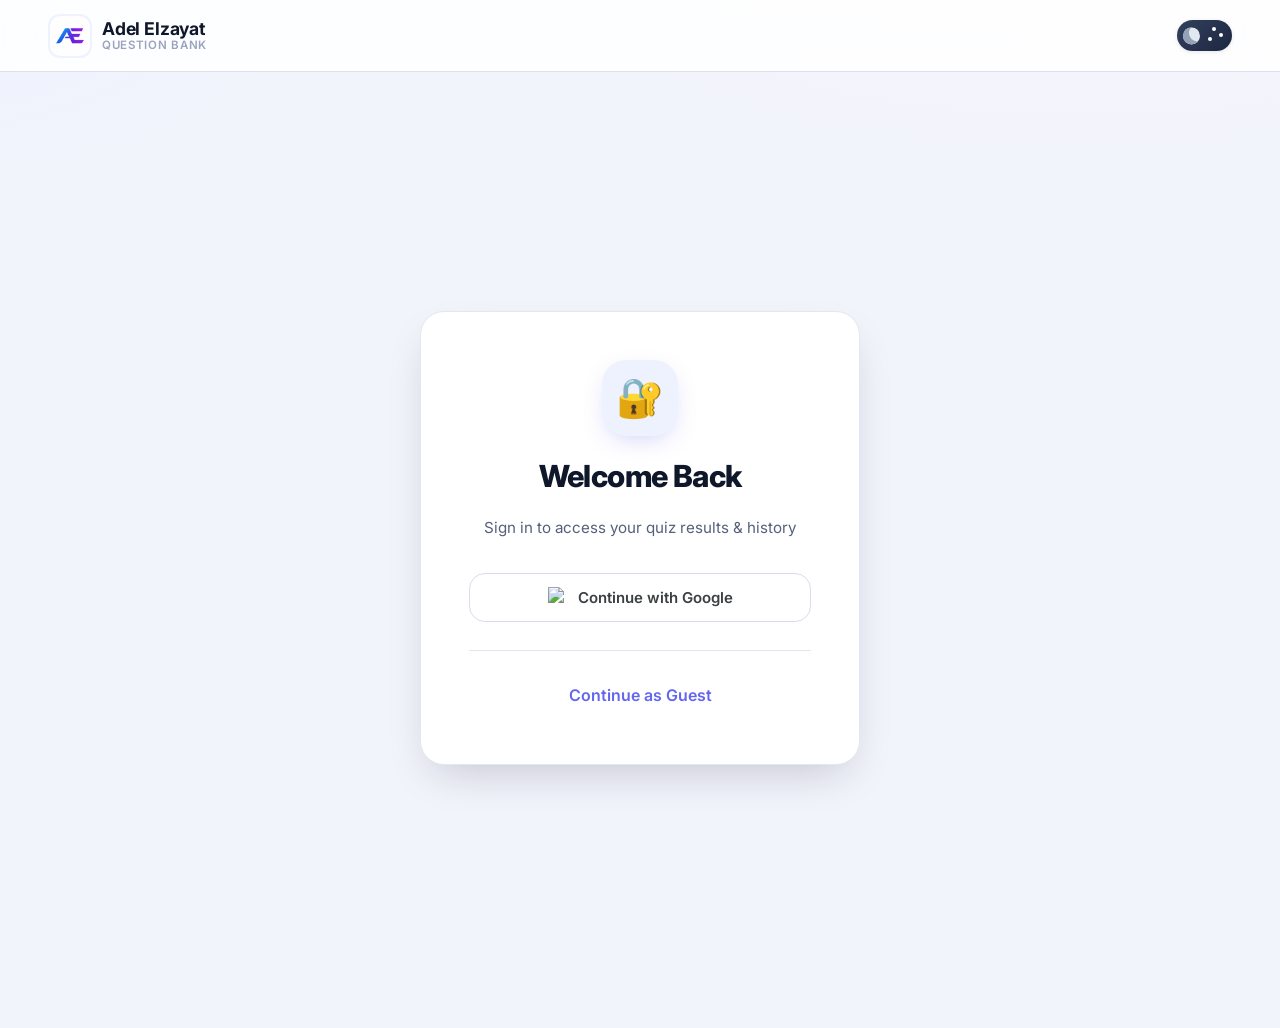
==== commit f21e6854: "change: the brand logo opens returns to the main page instead of opening the profile settings" ====
--- a/login.html
+++ b/login.html
@@ -16,7 +16,7 @@
 
 <body>
          <nav class="navbar">
-        <div class="navbar-brand">
+        <div class="navbar-brand" style="cursor:pointer" onclick="window.location.href='index.html'" aria-label="Back to home">
             <img src="img/AE-Logo.png" alt="QBank logo" class="brand-logo">
             <div class="brand-text">
                 <span class="brand-name">Adel Elzayat</span>
--- a/style.css
+++ b/style.css
@@ -471,6 +471,12 @@
   align-items: center;
   gap: 8px;
   padding: 6px 12px;
+  background: var(--card-bg);
+  border: 1px solid var(--card-border);
+  border-radius: var(--radius-full);
+  box-shadow: var(--shadow-sm);
+}
+
 /* ---------- 5. Buttons ---------- */
 .btn {
   display: inline-flex;
@@ -626,11 +632,6 @@
 .mt-3 {
   margin-top: var(--space-lg);
 }
-  background: var(--card-bg);
-  border: 1px solid var(--card-border);
-  border-radius: var(--radius-full);
-  box-shadow: var(--shadow-sm);
-}
 .user-avatar {
   width: 26px;
   height: 26px;
@@ -949,6 +950,62 @@
 
 .mode-card .btn {
   width: 100%;
+}
+
+/* ---------- Question-order selector (before starting a quiz) ---------- */
+.order-selector {
+  display: flex;
+  flex-direction: column;
+  align-items: center;
+  gap: var(--space-xs);
+  margin-bottom: var(--space-lg);
+}
+.order-selector-label {
+  font-size: 0.75rem;
+  font-weight: 700;
+  letter-spacing: 0.1em;
+  text-transform: uppercase;
+  color: var(--text-secondary);
+  margin: 0;
+}
+.order-selector-hint {
+  font-size: 0.8rem;
+  color: var(--text-muted);
+  margin: 0 0 var(--space-xs);
+  max-width: 420px;
+}
+.order-options {
+  display: flex;
+  gap: var(--space-sm);
+  width: 100%;
+  max-width: 420px;
+}
+.order-option {
+  flex: 1;
+  display: inline-flex;
+  align-items: center;
+  justify-content: center;
+  gap: var(--space-xs);
+  padding: 0.6rem 0.75rem;
+  border-radius: var(--radius-md);
+  border: 2px solid var(--card-border);
+  background: var(--card-bg-2);
+  color: var(--text-color);
+  font-weight: 600;
+  font-size: 0.85rem;
+  cursor: pointer;
+  transition: all var(--t);
+  -webkit-tap-highlight-color: transparent;
+}
+.order-option:hover:not(.active) {
+  border-color: var(--primary);
+  transform: translateY(-1px);
+}
+.order-option.active {
+  border-color: var(--primary);
+  background: var(--primary-soft);
+  color: var(--primary);
+  box-shadow: 0 0 0 3px var(--primary-soft);
 }
 
 .quiz-card .btn {
@@ -2780,3 +2837,391 @@
     border-radius: 50%;
   }
 }
+/* ============================================================
+   Premium My Account drawer (scoped to the logo-panel account UI)
+   ============================================================ */
+
+.logo-panel {
+  width: 340px;
+  background:
+    radial-gradient(560px 260px at 120% -70px, rgba(139, 92, 246, 0.18), transparent 62%),
+    var(--card-bg);
+  border-left: 1px solid var(--card-border);
+  box-shadow: -18px 0 42px rgba(0, 0, 0, 0.28);
+  overflow: hidden;
+  transition: transform 0.38s cubic-bezier(0.22, 1, 0.36, 1);
+}
+.logo-panel.active {
+  transform: translateX(0);
+}
+
+.logo-panel-header {
+  position: relative;
+  padding: 18px 20px;
+  background: linear-gradient(135deg, var(--primary-deep) 0%, var(--primary) 45%, var(--accent) 100%);
+  border-bottom: 1px solid rgba(255, 255, 255, 0.14);
+  box-shadow: inset 0 1px 0 rgba(255, 255, 255, 0.2), 0 10px 26px -16px rgba(99, 102, 241, 0.6);
+}
+.logo-panel-header::after {
+  content: "";
+  position: absolute;
+  inset: 0;
+  background: linear-gradient(180deg, rgba(255, 255, 255, 0.12), rgba(255, 255, 255, 0.03) 40%, transparent 78%);
+  pointer-events: none;
+}
+.logo-panel-title {
+  display: flex;
+  align-items: center;
+  gap: 11px;
+  min-width: 0;
+  z-index: 1;
+}
+.logo-panel-logo {
+  width: 40px;
+  height: 40px;
+  object-fit: contain;
+  flex-shrink: 0;
+  border-radius: 12px;
+  padding: 5px;
+  background: rgba(255, 255, 255, 0.18);
+  box-shadow: 0 6px 16px -6px rgba(0, 0, 0, 0.5), 0 0 0 1px rgba(255, 255, 255, 0.14);
+}
+.logo-panel-title-text {
+  display: flex;
+  flex-direction: column;
+  gap: 1px;
+  min-width: 0;
+}
+.logo-panel-kicker {
+  font-size: 0.62rem;
+  font-weight: 700;
+  letter-spacing: 0.16em;
+  text-transform: uppercase;
+  color: rgba(255, 255, 255, 0.8);
+}
+.logo-panel-header h3 {
+  font-size: 1.12rem;
+  font-weight: 800;
+  margin: 0;
+  letter-spacing: -0.01em;
+  line-height: 1.2;
+  color: #fff;
+  text-shadow: 0 1px 2px rgba(0, 0, 0, 0.28);
+}
+.logo-panel-close {
+  width: 38px;
+  height: 38px;
+  color: #fff;
+  font-size: 1.2rem;
+  line-height: 1;
+  cursor: pointer;
+  border: 1px solid rgba(255, 255, 255, 0.24);
+  background: rgba(255, 255, 255, 0.16);
+  border-radius: 50%;
+  display: inline-flex;
+  align-items: center;
+  justify-content: center;
+  box-shadow: 0 2px 10px rgba(0, 0, 0, 0.2), inset 0 1px 0 rgba(255, 255, 255, 0.22);
+  transition: all var(--t);
+  flex-shrink: 0;
+}
+.logo-panel-close:hover {
+  background: rgba(255, 255, 255, 0.34);
+  border-color: rgba(255, 255, 255, 0.42);
+  transform: rotate(90deg);
+}
+.logo-panel-close:active {
+  transform: rotate(90deg) scale(0.94);
+}
+
+.logo-panel-body {
+  flex: 1;
+  overflow-y: auto;
+  padding: 18px 16px 16px;
+  display: flex;
+  flex-direction: column;
+  gap: 12px;
+  overscroll-behavior: contain;
+  -webkit-overflow-scrolling: touch;
+}
+
+/* ---------- Greeting / welcome card ---------- */
+.acct-welcome-card {
+  display: flex;
+  align-items: flex-start;
+  gap: 12px;
+  padding: 14px;
+  border-radius: var(--radius-md);
+  background: linear-gradient(160deg, var(--primary-subtle) 0%, var(--card-bg-2) 55%, var(--card-bg) 100%);
+  border: 1px solid var(--card-border);
+  box-shadow: var(--shadow-sm);
+}
+.acct-welcome-icon {
+  flex-shrink: 0;
+  width: 42px;
+  height: 42px;
+  display: flex;
+  align-items: center;
+  justify-content: center;
+  font-size: 1.25rem;
+  border-radius: 13px;
+  color: #fff;
+  background: linear-gradient(135deg, var(--primary), var(--accent));
+  box-shadow: 0 8px 20px -8px rgba(99, 102, 241, 0.8), inset 0 1px 0 rgba(255, 255, 255, 0.2);
+}
+.acct-welcome-text { min-width: 0; }
+.acct-welcome-title {
+  font-size: 0.95rem;
+  font-weight: 800;
+  letter-spacing: -0.01em;
+  line-height: 1.3;
+  color: var(--text-color);
+}
+.acct-welcome-sub {
+  margin-top: 3px;
+  font-size: 0.78rem;
+  line-height: 1.5;
+  color: var(--text-secondary);
+}
+/* ---------- User status card ---------- */
+.acct-user-card {
+  display: flex;
+  align-items: center;
+  gap: 12px;
+  padding: 12px 14px;
+  border-radius: var(--radius-md);
+  background: var(--card-bg);
+  border: 1px solid var(--card-border);
+  box-shadow: 0 6px 18px -12px rgba(15, 23, 42, 0.5);
+}
+.acct-user-avatar {
+  flex-shrink: 0;
+  width: 46px;
+  height: 46px;
+  display: flex;
+  align-items: center;
+  justify-content: center;
+  font-size: 1.35rem;
+  border-radius: 50%;
+  background: radial-gradient(120% 120% at 30% 20%, var(--primary-soft), var(--accent-soft));
+  box-shadow: 0 0 0 3px var(--primary-subtle), 0 8px 20px -8px rgba(99, 102, 241, 0.45);
+}
+.acct-user-meta { flex: 1; min-width: 0; }
+.acct-user-name {
+  font-size: 0.94rem;
+  font-weight: 800;
+  letter-spacing: -0.01em;
+  line-height: 1.3;
+  color: var(--text-color);
+  overflow-wrap: anywhere;
+}
+.acct-user-sub {
+  font-size: 0.72rem;
+  line-height: 1.4;
+  color: var(--text-secondary);
+  overflow-wrap: anywhere;
+}
+.acct-status-badge {
+  flex-shrink: 0;
+  padding: 4px 10px;
+  border-radius: var(--radius-full);
+  font-size: 0.6rem;
+  font-weight: 800;
+  letter-spacing: 0.08em;
+  text-transform: uppercase;
+  color: var(--accent);
+  background: var(--accent-soft);
+  border: 1px solid var(--card-border);
+  white-space: nowrap;
+}
+.acct-status-admin {
+  color: #fff;
+  background: var(--brand-gradient);
+  border-color: transparent;
+  box-shadow: 0 6px 14px -6px rgba(139, 92, 246, 0.6);
+}
+
+/* ---------- Sign-in benefits card ---------- */
+.acct-features-card {
+  padding: 14px;
+  border-radius: var(--radius-md);
+  background: var(--card-bg);
+  border: 1px solid var(--card-border);
+  box-shadow: var(--shadow-sm);
+}
+.acct-features-title {
+  display: flex;
+  align-items: center;
+  gap: 9px;
+  font-size: 0.85rem;
+  font-weight: 800;
+  color: var(--text-color);
+}
+.acct-features-icon {
+  flex-shrink: 0;
+  width: 27px;
+  height: 27px;
+  display: flex;
+  align-items: center;
+  justify-content: center;
+  font-size: 0.8rem;
+  border-radius: 9px;
+  color: #fff;
+  background: linear-gradient(135deg, var(--primary), var(--accent));
+  box-shadow: 0 6px 14px -6px rgba(99, 102, 241, 0.6);
+}
+.acct-features-list {
+  list-style: none;
+  margin: 12px 0 0;
+  padding: 0;
+  display: flex;
+  flex-direction: column;
+  gap: 9px;
+}
+.acct-features-list li {
+  display: flex;
+  align-items: center;
+  gap: 9px;
+  font-size: 0.78rem;
+  font-weight: 500;
+  line-height: 1.4;
+  color: var(--text-secondary);
+}
+.acct-check {
+  flex-shrink: 0;
+  width: 18px;
+  height: 18px;
+  display: flex;
+  align-items: center;
+  justify-content: center;
+  font-size: 0.6rem;
+  font-weight: 800;
+  border-radius: 50%;
+  color: var(--success);
+  background: var(--success-soft);
+}
+/* ---------- Action buttons ---------- */
+.acct-actions { display: flex; flex-direction: column; gap: 10px; }
+.acct-btn {
+  display: flex;
+  align-items: center;
+  justify-content: center;
+  gap: 9px;
+  width: 100%;
+  min-height: 48px;
+  padding: 0.7rem 1.1rem;
+  border-radius: 14px;
+  border: 1px solid transparent;
+  font-family: inherit;
+  font-size: 0.87rem;
+  font-weight: 700;
+  letter-spacing: -0.005em;
+  cursor: pointer;
+  text-decoration: none;
+  -webkit-tap-highlight-color: transparent;
+  transition: transform 0.16s ease, box-shadow 0.2s ease, background 0.2s ease, border-color 0.2s ease, filter 0.2s ease;
+}
+.acct-btn:active { transform: scale(0.98); }
+.acct-btn-icon { font-size: 1rem; line-height: 1; }
+
+.acct-btn-primary {
+  color: #fff;
+  background: var(--brand-gradient);
+  border-color: transparent;
+  box-shadow: 0 8px 20px -8px rgba(99, 102, 241, 0.7);
+}
+.acct-btn-primary:hover {
+  filter: brightness(1.08);
+  box-shadow: var(--shadow-glow);
+  transform: translateY(-1px);
+}
+.acct-btn-admin {
+  color: #fff;
+  background: linear-gradient(135deg, var(--primary), var(--primary-deep));
+  box-shadow: 0 8px 18px -8px rgba(99, 102, 241, 0.6);
+}
+.acct-btn-admin:hover { filter: brightness(1.08); transform: translateY(-1px); }
+.acct-btn-ghost,
+.acct-btn-outline {
+  color: var(--text-color);
+  background: var(--card-bg);
+  border-color: var(--border-strong);
+}
+.acct-btn-ghost:hover,
+.acct-btn-outline:hover {
+  color: var(--primary);
+  background: var(--primary-subtle);
+  border-color: var(--primary);
+  box-shadow: 0 0 0 3px var(--primary-subtle);
+  transform: translateY(-1px);
+}
+
+/* Google primary CTA */
+.acct-btn-google {
+  color: var(--google-btn-text);
+  background: var(--google-btn-bg);
+  border-color: var(--card-border);
+  box-shadow: 0 6px 18px -10px rgba(15, 23, 42, 0.35);
+}
+.acct-btn-google:hover {
+  background: var(--google-btn-hover);
+  border-color: var(--primary);
+  box-shadow: var(--shadow-md);
+  transform: translateY(-1px);
+}
+.acct-google-icon { width: 20px; height: 20px; flex-shrink: 0; }
+
+/* OR divider */
+.acct-divider {
+  display: flex;
+  align-items: center;
+  gap: 10px;
+  margin: 2px 0;
+}
+.acct-divider-line { flex: 1; height: 1px; background: var(--card-border); }
+.acct-divider-text {
+  font-size: 0.66rem;
+  font-weight: 700;
+  letter-spacing: 0.14em;
+  color: var(--text-muted);
+}
+
+/* Security footer */
+.acct-footer {
+  display: flex;
+  align-items: center;
+  justify-content: center;
+  gap: 7px;
+  margin-top: auto;
+  padding: 12px 6px 4px;
+  font-size: 0.7rem;
+  font-weight: 500;
+  color: var(--text-muted);
+}
+.acct-footer-icon { font-size: 0.9rem; opacity: 0.9; }
+
+/* Subtle content entrance */
+.logo-panel-body > * { animation: accountFade 0.34s var(--t); }
+@keyframes accountFade {
+  from { opacity: 0; transform: translateX(8px); }
+  to   { opacity: 1; transform: translateX(0); }
+}
+
+/* Responsive refinements */
+@media (max-width: 768px) {
+  .logo-panel { width: 300px; }
+}
+@media (max-width: 430px) {
+  .logo-panel { width: 88vw; max-width: 340px; }
+}
+@media (max-width: 359px) {
+  .logo-panel-header { padding: 15px 14px; }
+  .logo-panel-body { padding: 14px 12px; gap: 10px; }
+  .logo-panel-logo { width: 36px; height: 36px; }
+  .acct-welcome-card { padding: 12px; }
+  .acct-welcome-title { font-size: 0.88rem; }
+  .acct-welcome-sub { font-size: 0.72rem; }
+  .acct-btn { min-height: 46px; font-size: 0.82rem; }
+  .acct-user-card { padding: 10px 12px; }
+  .acct-google-icon { width: 18px; height: 18px; }
+}
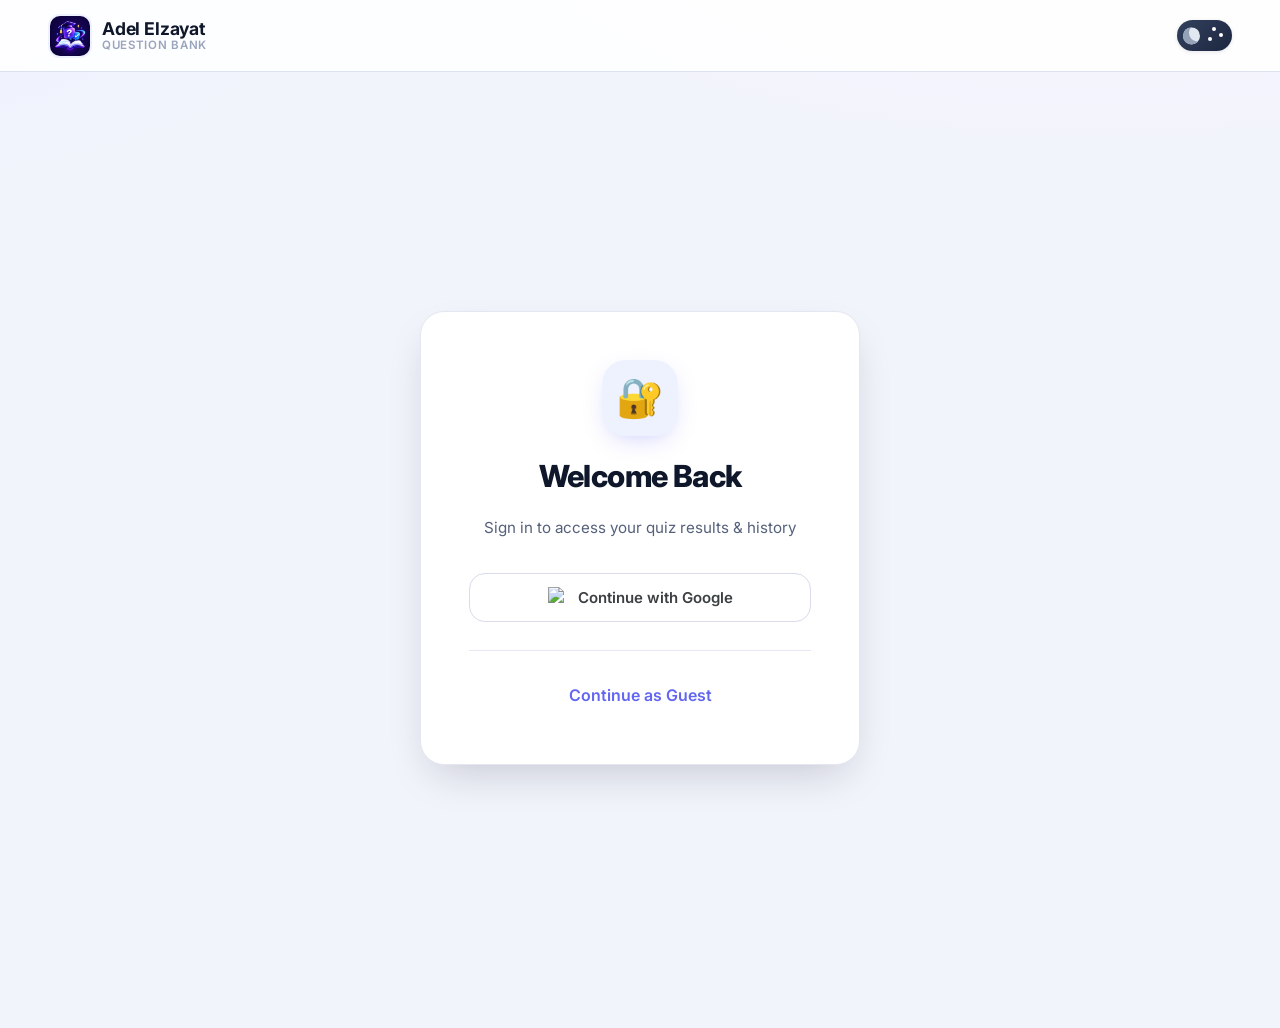
==== commit 7e053ceb: "update: new iphone app logo" ====
--- a/login.html
+++ b/login.html
@@ -3,15 +3,37 @@
 
 <head>
     <meta charset="UTF-8">
-    <meta name="viewport" content="width=device-width, initial-scale=1.0">
-    <meta name="theme-color" content="#0f172a" media="(prefers-color-scheme: dark)">
-    <meta name="theme-color" content="#ffffff" media="(prefers-color-scheme: light)">
+    <meta name="viewport" content="width=device-width, initial-scale=1.0, viewport-fit=cover">
+    <!-- Single DYNAMIC theme-color tracking the app's ACTIVE theme
+         (dark -> #1e293b, light -> #ffffff). See index.html for rationale:
+         media-scoped variants made iOS standalone stick to dark permanently. -->
+    <meta name="theme-color" content="#ffffff">
+    <!-- iOS standalone PWA (Home Screen): render full-screen UNDER the status bar.
+         body already reserves env(safe-area-inset-top), so content stays below the
+         notch/Dynamic Island while the page background fills it. -->
+    <meta name="apple-mobile-web-app-capable" content="yes">
+    <meta name="apple-mobile-web-app-status-bar-style" content="black-translucent">
+    <!-- Sync top-bar/safe-area color AND document theme with the app's own theme
+         state (localStorage) BEFORE first paint. -->
+    <script>
+        (function () {
+            try {
+                var theme = localStorage.getItem('quiz-theme') === 'dark' ? 'dark' : 'light';
+                document.documentElement.setAttribute('data-theme', theme);
+                var metaTheme = document.querySelector('meta[name="theme-color"]');
+                if (metaTheme) {
+                    metaTheme.content = theme === 'dark' ? '#1e293b' : '#ffffff';
+                }
+            } catch (e) { /* storage unavailable: defaults to light */ }
+        })();
+    </script>
     <title>Login - QBank</title>
     <link rel="preconnect" href="https://fonts.googleapis.com">
     <link rel="preconnect" href="https://fonts.gstatic.com" crossorigin>
     <link href="https://fonts.googleapis.com/css2?family=Inter:wght@400;500;600;700;800;900&display=swap" rel="stylesheet">
     <link rel="stylesheet" href="style.css">
-    <link rel="shortcut icon" href="img/AE-Logo.png" type="image/x-icon">
+    <link rel="icon" href="img/AE-Logo.png?v=2" type="image/png">
+    <link rel="apple-touch-icon" sizes="180x180" href="apple-touch-icon.png?v=2">
 </head>
 
 <body>
@@ -135,6 +157,7 @@
         const setTheme = (newTheme) => {
             document.documentElement.setAttribute('data-theme', newTheme);
             localStorage.setItem('quiz-theme', newTheme);
+            // Update the single dynamic theme-color meta (reflects the ACTIVE theme).
             const metaTheme = document.querySelector('meta[name="theme-color"]');
             if (metaTheme) {
                 metaTheme.content = newTheme === 'dark' ? '#1e293b' : '#ffffff';
--- a/style.css
+++ b/style.css
@@ -105,6 +105,11 @@
   --navbar-bg: rgba(255, 255, 255, 0.86);
   --navbar-border: rgba(212, 219, 233, 0.8);
 
+  /* Frosted-glass navbar (MAIN QUESTION BANK PAGE ONLY — scoped via
+     body.qbank-page in index.html; login.html never references these). */
+  --navbar-glass-bg: rgba(255, 255, 255, 0.72);
+  --safe-area-solid-bg: var(--bg);
+
   --shadow-sm: 0 1px 2px rgba(15, 23, 42, 0.06);
   --shadow-md: 0 6px 18px -6px rgba(15, 23, 42, 0.14);
   --shadow-lg: 0 18px 44px -14px rgba(15, 23, 42, 0.22);
@@ -172,6 +177,10 @@
 
   --navbar-bg: rgba(13, 20, 38, 0.82);
   --navbar-border: rgba(51, 65, 101, 0.6);
+
+  /* Dark-mode frosted glass + solid safe-area strip (main page only). */
+  --navbar-glass-bg: rgba(17, 25, 48, 0.68);
+  --safe-area-solid-bg: var(--bg);
 
   --shadow-sm: 0 1px 2px rgba(0, 0, 0, 0.4);
   --shadow-md: 0 8px 20px -8px rgba(0, 0, 0, 0.55);
@@ -211,8 +220,13 @@
     var(--bg);
   background-attachment: fixed;
   transition: background var(--t), color var(--t);
+  /* PWA safe-area handling: the page paints under the status bar / notch
+     (viewport-fit=cover), so pad by the real insets instead of hardcoding px.
+     Resolves to 0 in regular browsers and on desktop. */
   padding-top: env(safe-area-inset-top);
   padding-bottom: env(safe-area-inset-bottom);
+  padding-left: env(safe-area-inset-left);
+  padding-right: env(safe-area-inset-right);
   overflow-x: hidden;
 }
 
@@ -291,9 +305,66 @@
   padding: 0 var(--space-md);
   background: var(--navbar-bg);
   border-bottom: 1px solid var(--navbar-border);
-  backdrop-filter: saturate(180%) blur(14px);
-  -webkit-backdrop-filter: saturate(180%) blur(14px);
+  /* NOTE: no backdrop-filter here. A permanent backdrop-filter on this sticky
+     bar forced full-time compositing and made the whole UI render soft/blurry
+     in iOS standalone (PWA) mode. Removing it keeps the navbar and its logo,
+     text and buttons pixel-sharp. Overlay blurs (modals/panels) are unaffected.
+     The frosted-glass treatment lives ONLY in the scoped rules below
+     (body.qbank-page) so login.html keeps using this exact plain style. */
   transition: background var(--t), border-color var(--t);
+}
+
+/* ============================================================
+   MAIN QUESTION BANK PAGE ONLY — scoped via body.qbank-page
+   (index.html). login.html does NOT have this class, so every
+   rule below is guaranteed to leave the Login page untouched.
+
+   1) SOLID safe-area strip: a fixed opaque layer covering only
+      env(safe-area-inset-top) — the iPhone status-bar zone.
+      Pure solid var(--bg): no blur, no transparency, no glass.
+      Height resolves to 0px in regular browsers / desktop.
+
+   2) SUBTLE FROSTED-GLASS navbar: semi-transparent theme color,
+      slight backdrop blur + saturation on the BACKGROUND LAYER
+      only, hairline border and faint depth shadow. The navbar's
+      own children (logo, name, toggle, profile icon) receive no
+      filter whatsoever and stay perfectly sharp.
+   ============================================================ */
+.qbank-page::before {
+  content: "";
+  position: fixed;
+  top: 0;
+  left: 0;
+  right: 0;
+  height: env(safe-area-inset-top, 0px);
+  background: var(--safe-area-solid-bg);
+  z-index: 90; /* above page content, below navbar (z-index 100) */
+  pointer-events: none;
+  transition: background var(--t);
+}
+
+.qbank-page .navbar {
+  /* Keep the pinned navbar BELOW the phone status area instead of
+     sliding up underneath it when scrolling (env() = 0px elsewhere). */
+  top: env(safe-area-inset-top, 0px);
+
+  /* Subtle Apple-style frosted glass — background layer ONLY. */
+  background: var(--navbar-glass-bg);
+  -webkit-backdrop-filter: saturate(160%) blur(10px);
+  backdrop-filter: saturate(160%) blur(10px);
+
+  /* Hairline edge + gentle depth, reusing the existing palette. */
+  border-bottom: 1px solid var(--navbar-border);
+  box-shadow:
+    inset 0 -1px 0 rgba(255, 255, 255, 0.06),
+    0 4px 18px -12px rgba(15, 23, 42, 0.35);
+  transition: background var(--t), border-color var(--t), box-shadow var(--t);
+}
+
+[data-theme="dark"] .qbank-page .navbar {
+  box-shadow:
+    inset 0 -1px 0 rgba(255, 255, 255, 0.05),
+    0 4px 20px -12px rgba(0, 0, 0, 0.6);
 }
 
 .navbar-brand {
@@ -1014,38 +1085,122 @@
   min-height: 46px;
 }
 /* ---------- 8. Quiz screen ---------- */
-/* Timer */
+/* Timer — compact capsule integrated into the quiz header nav row */
 .quiz-timer-wrapper {
-  width: 100%;
-  overflow: hidden;
-  animation: slideDown 0.35s ease;
-}
-.quiz-timer-wrapper > .quiz-timer {
-  display: flex;
-  align-items: center;
-  justify-content: center;
-  gap: 8px;
-  width: 100%;
-  margin: 0;
-  background: var(--brand-gradient);
-  color: #fff;
-  font-size: 1.05rem;
-  font-weight: 700;
-  letter-spacing: 0.04em;
-  padding: 10px 16px;
-  box-shadow: inset 0 -1px 0 rgba(255, 255, 255, 0.16);
-  font-variant-numeric: tabular-nums;
-}
-/* standalone timer (fallback) */
+  display: inline-flex;
+  align-items: center;
+  flex: 0 0 auto;
+}
+/* Compact premium timer capsule */
 .quiz-timer {
   display: inline-flex;
   align-items: center;
-  gap: 6px;
-  font-size: 1rem;
+  gap: 9px;
+  width: max-content;
+  max-width: calc(100% - 4px);
+  margin: 0 auto;
+  padding: 8px 16px 9px;
+  border-radius: var(--radius-full);
+  background:
+    linear-gradient(160deg, rgba(255, 255, 255, 0.07), rgba(255, 255, 255, 0) 42%),
+    linear-gradient(180deg, #232047 0%, #191634 100%);
+  border: 1px solid rgba(139, 92, 246, 0.55);
+  box-shadow:
+    0 0 0 1px rgba(99, 102, 241, 0.18),
+    0 0 20px -6px rgba(139, 92, 246, 0.55),
+    inset 0 1px 0 rgba(236, 72, 153, 0.22);
+  color: #f5f3ff;
+  font-variant-numeric: tabular-nums;
+  transition: border-color 0.6s ease, box-shadow 0.6s ease;
+}
+.quiz-timer-icon {
+  width: 17px;
+  height: 17px;
+  flex: 0 0 auto;
+  color: #a78bfa;
+  filter: drop-shadow(0 0 4px rgba(139, 92, 246, 0.55));
+  transition: color 0.6s ease, filter 0.6s ease;
+}
+.quiz-timer-text {
+  display: flex;
+  flex-direction: column;
+  align-items: flex-start;
+  gap: 1px;
+  line-height: 1.05;
+}
+.quiz-timer-remaining {
+  font-size: 1.02rem;
   font-weight: 700;
-  padding: 8px 16px;
-  border-radius: var(--radius-full);
-  margin: 8px 0;
+  letter-spacing: 0.03em;
+}
+.quiz-timer-total {
+  font-size: 0.62rem;
+  font-weight: 600;
+  letter-spacing: 0.08em;
+  color: rgba(196, 181, 253, 0.75);
+}
+
+/* LOW TIME (< 10 min) — subtle warm shift */
+.quiz-timer.timer-low {
+  border-color: rgba(236, 72, 153, 0.55);
+  box-shadow:
+    0 0 0 1px rgba(236, 72, 153, 0.18),
+    0 0 22px -6px rgba(236, 72, 153, 0.55),
+    inset 0 1px 0 rgba(236, 72, 153, 0.28);
+}
+.quiz-timer.timer-low .quiz-timer-icon {
+  color: #f472b6;
+  filter: drop-shadow(0 0 4px rgba(236, 72, 153, 0.55));
+}
+.quiz-timer.timer-low .quiz-timer-total {
+  color: rgba(249, 168, 212, 0.75);
+}
+
+/* CRITICAL (≤ 1 min) — clear danger state with a very subtle pulse */
+.quiz-timer.timer-critical,
+.quiz-timer.timer-critical.timer-low {
+  border-color: rgba(244, 63, 94, 0.75);
+  box-shadow:
+    0 0 0 1px rgba(244, 63, 94, 0.25),
+    0 0 26px -6px rgba(244, 63, 94, 0.65),
+    inset 0 1px 0 rgba(251, 113, 133, 0.32);
+  animation: quizTimerPulse 1.6s ease-in-out infinite;
+}
+.quiz-timer.timer-critical .quiz-timer-icon,
+.quiz-timer.timer-critical.timer-low .quiz-timer-icon {
+  color: #fb7185;
+  filter: drop-shadow(0 0 5px rgba(244, 63, 94, 0.6));
+}
+.quiz-timer.timer-critical .quiz-timer-total,
+.quiz-timer.timer-critical.timer-low .quiz-timer-total {
+  color: rgba(253, 164, 175, 0.8);
+}
+
+@keyframes quizTimerPulse {
+  0%, 100% { transform: scale(1); }
+  50% { transform: scale(1.025); }
+}
+@media (prefers-reduced-motion: reduce) {
+  .quiz-timer.timer-critical {
+    animation: none;
+  }
+}
+
+@media (max-width: 480px) {
+  .quiz-timer {
+    gap: 7px;
+    padding: 6px 13px 7px;
+  }
+  .quiz-timer-icon {
+    width: 15px;
+    height: 15px;
+  }
+  .quiz-timer-remaining {
+    font-size: 0.95rem;
+  }
+  .quiz-timer-total {
+    font-size: 0.58rem;
+  }
 }
 
 /* Quiz header */
@@ -1255,6 +1410,17 @@
   filter: saturate(0.5);
 }
 
+/* Answered / LOCKED question (Practice mode): EVERY option becomes fully
+   non-interactive. pointer-events:none suppresses :hover, :active and
+   mobile sticky-touch states entirely, so options can no longer show
+   hover background/border changes, transforms, glows or a clickable
+   cursor. Purely interactive suppression — zero visual change, so the
+   resting style and the selected correct/wrong feedback stay untouched. */
+.option.locked {
+  pointer-events: none !important;
+  cursor: default !important;
+}
+
 .option-letter {
   width: 36px;
   height: 36px;
@@ -1498,7 +1664,6 @@
   max-width: 340px;
 }
 .score-ring {
-  --p: 0;
   width: 190px;
   height: 190px;
   border-radius: 50%;
@@ -1549,6 +1714,179 @@
   display: inline-block;
 }
 
+/* Saved Results experience (history + saved review) — reuses rx-* / rh-* components below */
+.rx-dashboard {
+  max-width: 780px;
+  margin: 0 auto;
+}
+
+/* Hero card */
+.rx-hero {
+  position: relative;
+  overflow: hidden;
+  text-align: center;
+  padding: var(--space-md) var(--space-lg);
+  border-radius: var(--radius-lg);
+  background:
+    radial-gradient(120% 90% at 50% -20%, var(--primary-subtle) 0%, transparent 60%),
+    linear-gradient(160deg, var(--card-bg-2) 0%, var(--card-bg) 100%);
+  border: 1px solid var(--card-border);
+  box-shadow: var(--shadow-md);
+  margin-bottom: var(--space-md);
+  animation: fadeInUp 0.5s var(--t) both;
+}
+/* Higher specificity than `.rx-hero > *` below, so the glow stays
+   position:absolute instead of being forced into flow (which caused
+   a ~300px empty block above the hero content). */
+.rx-hero .rx-hero-glow {
+  position: absolute;
+  top: -90px;
+  left: 50%;
+  transform: translateX(-50%);
+  width: 340px;
+  height: 220px;
+  background: radial-gradient(closest-side, rgba(99, 102, 241, 0.28), transparent 70%);
+  filter: blur(10px);
+  pointer-events: none;
+}
+.rx-hero > * {
+  position: relative;
+}
+.rx-hero-badge {
+  display: inline-flex;
+  align-items: center;
+  gap: 6px;
+  font-size: 0.72rem;
+  font-weight: 800;
+  letter-spacing: 0.12em;
+  text-transform: uppercase;
+  color: var(--primary);
+  background: var(--primary-soft);
+  border: 1px solid color-mix(in srgb, var(--primary) 35%, transparent);
+  padding: 5px 13px;
+  border-radius: var(--radius-full);
+  margin-bottom: var(--space-sm);
+}
+.rx-hero-title {
+  font-size: clamp(1.3rem, 5vw, 1.75rem);
+  font-weight: 800;
+  letter-spacing: -0.02em;
+  color: var(--text-color);
+  margin-bottom: var(--space-lg);
+}
+/* Score ring — animated via --p (0-100) from initResultsAnimations() */
+.rx-score-ring {
+  --p: 0;
+  position: relative;
+  width: clamp(160px, 46vw, 196px);
+  height: clamp(160px, 46vw, 196px);
+  margin: 0 auto;
+  border-radius: 50%;
+  padding: 14px;
+  background: conic-gradient(
+    from -90deg,
+    var(--accent) 0%,
+    var(--primary) calc(var(--p) * 1%),
+    var(--bg-soft) calc(var(--p) * 1%)
+  );
+  box-shadow: var(--shadow-glow);
+}
+.rx-score-ring-inner {
+  width: 100%;
+  height: 100%;
+  border-radius: 50%;
+  background: var(--card-bg);
+  border: 1px solid var(--card-border);
+  display: flex;
+  flex-direction: column;
+  align-items: center;
+  justify-content: center;
+  gap: 4px;
+}
+.rx-score-pct {
+  font-size: clamp(2.4rem, 9vw, 3rem);
+  font-weight: 900;
+  line-height: 1;
+  letter-spacing: -0.03em;
+  color: var(--text-color);
+  font-variant-numeric: tabular-nums;
+}
+.rx-pct-sign {
+  font-size: 0.55em;
+  font-weight: 800;
+  color: var(--primary);
+  margin-left: 2px;
+}
+.rx-score-count {
+  font-size: 0.85rem;
+  font-weight: 600;
+  color: var(--text-secondary);
+}
+.rx-hero-message {
+  margin-top: var(--space-lg);
+  display: inline-block;
+  font-size: 0.95rem;
+  font-weight: 600;
+  color: var(--text-secondary);
+  background: var(--bg);
+  border: 1px solid var(--card-border);
+  padding: 10px 20px;
+  border-radius: var(--radius-full);
+}
+
+/* Statistic cards */
+.rx-stats {
+  display: grid;
+  grid-template-columns: repeat(auto-fit, minmax(140px, 1fr));
+  gap: var(--space-sm);
+  margin-bottom: var(--space-md);
+}
+.rx-stat-card {
+  display: flex;
+  flex-direction: column;
+  align-items: center;
+  gap: 2px;
+  text-align: center;
+  padding: var(--space-md) var(--space-sm);
+  background: var(--card-bg);
+  border: 1px solid var(--card-border);
+  border-top: 3px solid var(--stat-accent, var(--card-border));
+  border-radius: var(--radius-md);
+  animation: fadeInUp 0.45s var(--t) both;
+  animation-delay: calc(80ms + var(--stagger, 0) * 60ms);
+}
+.rx-stat-icon {
+  width: 30px;
+  height: 30px;
+  display: flex;
+  align-items: center;
+  justify-content: center;
+  font-size: 0.9rem;
+  font-weight: 800;
+  border-radius: var(--radius-full);
+  color: var(--stat-accent);
+  background: color-mix(in srgb, var(--stat-accent) 14%, transparent);
+  margin-bottom: 6px;
+}
+.rx-stat-value {
+  font-size: 1.7rem;
+  font-weight: 800;
+  line-height: 1.1;
+  color: var(--text-color);
+  font-variant-numeric: tabular-nums;
+}
+.rx-stat-label {
+  font-size: 0.78rem;
+  font-weight: 700;
+  text-transform: uppercase;
+  letter-spacing: 0.06em;
+  color: var(--text-muted);
+}
+.stat-correct { --stat-accent: var(--success); }
+.stat-incorrect { --stat-accent: var(--error); }
+.stat-accuracy { --stat-accent: var(--accent); }
+.stat-unanswered { --stat-accent: var(--warning); }
+
 .save-message {
   background: var(--success-soft);
   color: var(--success);
@@ -1582,6 +1920,448 @@
   .results-buttons {
     flex-direction: row;
     justify-content: center;
+  }
+}
+
+/* Performance overview */
+.rx-overview {
+  padding: var(--space-lg);
+  background: var(--card-bg);
+  border: 1px solid var(--card-border);
+  border-radius: var(--radius-md);
+  margin-bottom: var(--space-xl);
+  animation: fadeInUp 0.45s var(--t) both;
+  animation-delay: 0.22s;
+}
+.rx-overview-title,
+.rx-section-title {
+  font-size: 1rem;
+  font-weight: 800;
+  letter-spacing: -0.01em;
+  color: var(--text-color);
+  margin-bottom: var(--space-md);
+}
+.rx-bar {
+  display: flex;
+  height: 14px;
+  border-radius: var(--radius-full);
+  overflow: hidden;
+  background: var(--bg-soft);
+  border: 1px solid var(--card-border);
+}
+.rx-bar-segment {
+  display: block;
+  height: 100%;
+  width: 0;
+  transition: width 0.9s cubic-bezier(0.22, 1, 0.36, 1);
+}
+.seg-correct { background: var(--success); }
+.seg-incorrect { background: var(--error); }
+.seg-unanswered {
+  background: var(--text-muted);
+  opacity: 0.55;
+}
+.rx-legend {
+  display: flex;
+  flex-wrap: wrap;
+  gap: var(--space-md);
+  margin-top: var(--space-md);
+}
+.rx-legend-item {
+  display: inline-flex;
+  align-items: center;
+  gap: 7px;
+  font-size: 0.82rem;
+  font-weight: 600;
+  color: var(--text-secondary);
+}
+.rx-dot {
+  width: 10px;
+  height: 10px;
+  border-radius: 50%;
+  flex-shrink: 0;
+}
+.dot-correct { background: var(--success); }
+.dot-incorrect { background: var(--error); }
+.dot-unanswered {
+  background: var(--text-muted);
+  opacity: 0.55;
+}
+.rx-accuracy-line {
+  margin-top: var(--space-sm);
+  font-size: 0.82rem;
+  font-weight: 600;
+  color: var(--text-muted);
+}
+
+/* Answer review — filters */
+.rx-review-section {
+  margin-bottom: var(--space-lg);
+}
+@media (min-width: 600px) {
+  .rx-review-section .rx-section-head {
+    display: flex;
+    align-items: center;
+    justify-content: space-between;
+    gap: var(--space-md);
+    flex-wrap: wrap;
+  }
+  .rx-review-section .rx-section-title {
+    margin-bottom: 0;
+  }
+}
+
+.rx-empty {
+  text-align: center;
+  color: var(--text-muted);
+  padding: var(--space-lg);
+}
+
+/* Review filters — wraps naturally on phones, never overflows horizontally */
+.rx-filters {
+  display: flex;
+  flex-wrap: wrap;
+  gap: var(--space-sm);
+  margin-bottom: var(--space-md);
+}
+.rx-filter-chip {
+  -webkit-appearance: none;
+  appearance: none;
+  cursor: pointer;
+  font-family: inherit;
+  font-size: 0.82rem;
+  font-weight: 700;
+  line-height: 1.2;
+  color: var(--text-secondary);
+  background: var(--card-bg-2);
+  border: 1px solid var(--border-strong);
+  border-radius: var(--radius-full);
+  padding: 9px 16px;
+  min-height: 40px;
+  display: inline-flex;
+  align-items: center;
+  gap: 8px;
+  max-width: 100%;
+  overflow-wrap: anywhere;
+  box-shadow: var(--shadow-sm);
+  transition: border-color var(--t-fast), background var(--t-fast),
+    color var(--t-fast), box-shadow var(--t-fast), transform var(--t-fast);
+}
+.rx-filter-chip:hover {
+  border-color: var(--primary);
+  color: var(--primary);
+  transform: translateY(-1px);
+}
+.rx-filter-chip:active {
+  transform: translateY(0) scale(0.97);
+}
+.rx-filter-chip.active {
+  background: linear-gradient(135deg, var(--primary) 0%, var(--accent) 100%);
+  border-color: transparent;
+  color: #fff;
+  box-shadow: var(--shadow-glow);
+}
+/* Per-state accents (subtle, applied on hover + active) */
+.f-correct:not(.active):hover {
+  border-color: var(--success);
+  color: var(--success);
+  background: var(--success-soft);
+}
+.f-correct.active {
+  background: linear-gradient(135deg, #059669 0%, #10b981 100%);
+  box-shadow: 0 6px 16px -6px rgba(16, 185, 129, 0.55);
+}
+.f-incorrect:not(.active):hover {
+  border-color: var(--error);
+  color: var(--error);
+  background: var(--error-soft);
+}
+.f-incorrect.active {
+  background: linear-gradient(135deg, #dc2626 0%, #f87171 100%);
+  box-shadow: 0 6px 16px -6px rgba(239, 68, 68, 0.5);
+}
+.f-unanswered:not(.active):hover {
+  border-color: var(--warning);
+  color: var(--warning);
+  background: var(--warning-soft);
+}
+.f-unanswered.active {
+  background: linear-gradient(135deg, #d97706 0%, #fbbf24 100%);
+  box-shadow: 0 6px 16px -6px rgba(245, 158, 11, 0.5);
+}
+.rx-chip-count {
+  font-weight: 800;
+  font-size: 0.72rem;
+  line-height: 1;
+  padding: 3px 8px;
+  border-radius: var(--radius-full);
+  background: rgba(255, 255, 255, 0.18);
+  font-variant-numeric: tabular-nums;
+}
+.rx-filter-chip:not(.active) .rx-chip-count {
+  background: var(--bg);
+  color: var(--text-muted);
+}
+
+/* Saved review page shell — kept in the live CSS region (before the
+   pre-existing unclosed-brace point at .stat-label, which kills the EOF block) */
+.stat-total {
+  --stat-accent: var(--primary);
+}
+.rx-dashboard-results {
+  max-width: 780px;
+  margin: 0 auto;
+  /* Inner breathing room so buttons/cards don't touch the quiz-card border */
+  padding: var(--space-lg) var(--space-md);
+}
+.rx-topbar {
+  display: flex;
+  align-items: center;
+  justify-content: space-between;
+  gap: var(--space-sm);
+  margin-bottom: var(--space-sm);
+  line-height: 1;
+}
+.rx-topbar .btn-back {
+  font-size: 0.85rem;
+  min-height: 38px;
+  padding: 6px 12px;
+}
+@media (max-width: 420px) {
+  .rx-topbar .btn-back {
+    font-size: 0.8rem;
+    min-height: 36px;
+    padding: 5px 10px;
+  }
+}
+
+/* Clickable stat cards — act as filter toggles on the saved review page */
+.rx-stat-card[data-filter] {
+  cursor: pointer;
+  transition: box-shadow var(--t-fast), border-color var(--t-fast),
+    transform var(--t-fast), background var(--t-fast);
+}
+.rx-stat-card[data-filter]:hover {
+  transform: translateY(-2px);
+  border-color: color-mix(in srgb, var(--stat-accent) 55%, var(--card-border));
+  background: color-mix(in srgb, var(--stat-accent) 6%, var(--card-bg));
+}
+.rx-stat-card[data-filter]:active {
+  transform: translateY(0) scale(0.98);
+}
+.rx-stat-card[data-filter]:focus-visible {
+  outline: 2px solid var(--stat-accent);
+  outline-offset: 2px;
+}
+.rx-stat-card.active {
+  border-color: var(--stat-accent);
+  background: color-mix(in srgb, var(--stat-accent) 10%, var(--card-bg));
+  box-shadow: 0 0 0 2px color-mix(in srgb, var(--stat-accent) 30%, transparent),
+    0 8px 20px -8px color-mix(in srgb, var(--stat-accent) 55%, transparent);
+}
+
+/* Answer review — accordion cards */
+.rx-review-list {
+  display: flex;
+  flex-direction: column;
+  gap: var(--space-sm);
+}
+.rx-review-card {
+  background: var(--card-bg);
+  border: 1px solid var(--card-border);
+  border-left: 4px solid var(--rc-accent, var(--card-border));
+  border-radius: var(--radius-md);
+  overflow: hidden;
+  contain: layout style;
+  animation: fadeInUp 0.4s var(--t) both;
+  animation-delay: calc(min(var(--i, 0), 12) * 25ms);
+  transition: box-shadow var(--t-fast);
+}
+.rx-review-card:hover {
+  box-shadow: var(--shadow-sm);
+}
+.rx-review-card.correct {
+  --rc-accent: var(--success);
+}
+.rx-review-card.incorrect {
+  --rc-accent: var(--error);
+}
+.rx-review-card.unanswered {
+  --rc-accent: var(--warning);
+}
+.rx-review-card.open {
+  box-shadow: var(--shadow-md);
+}
+.rx-review-toggle {
+  display: flex;
+  align-items: center;
+  gap: var(--space-md);
+  width: 100%;
+  min-height: 56px;
+  padding: var(--space-sm) var(--space-md);
+  background: transparent;
+  border: 0;
+  cursor: pointer;
+  font-family: inherit;
+  text-align: left;
+}
+.rx-status-icon {
+  flex-shrink: 0;
+  width: 32px;
+  height: 32px;
+  display: flex;
+  align-items: center;
+  justify-content: center;
+  font-size: 0.85rem;
+  font-weight: 800;
+  border-radius: var(--radius-full);
+  color: var(--rc-accent, var(--text-muted));
+  background: color-mix(in srgb, var(--rc-accent, var(--text-muted)) 14%, transparent);
+}
+.rx-toggle-main {
+  flex: 1;
+  min-width: 0;
+  display: flex;
+  flex-direction: column;
+  gap: 2px;
+}
+.rx-q-number {
+  font-size: 0.92rem;
+  font-weight: 700;
+  color: var(--text-color);
+}
+.rx-q-status {
+  font-size: 0.74rem;
+  font-weight: 700;
+  text-transform: uppercase;
+  letter-spacing: 0.05em;
+  color: var(--rc-accent, var(--text-muted));
+}
+.rx-chevron {
+  flex-shrink: 0;
+  font-size: 1.3rem;
+  font-weight: 700;
+  color: var(--text-muted);
+  transition: transform 0.22s cubic-bezier(0.33, 1, 0.68, 1);
+}
+.rx-review-card.open .rx-chevron {
+  transform: rotate(90deg);
+}
+.rx-review-body {
+  display: grid;
+  grid-template-rows: 0fr;
+  transition: grid-template-rows 0.22s cubic-bezier(0.33, 1, 0.68, 1);
+}
+.rx-review-card.open .rx-review-body {
+  grid-template-rows: 1fr;
+}
+.rx-review-body-inner {
+  overflow: hidden;
+  min-height: 0;
+  padding: 0 var(--space-md);
+  opacity: 0;
+  transform: translateY(-6px);
+  transition: opacity 0.2s ease 0.05s, transform 0.22s cubic-bezier(0.33, 1, 0.68, 1);
+}
+.rx-review-card.open .rx-review-body-inner {
+  opacity: 1;
+  transform: translateY(0);
+}
+.rx-review-card.open .rx-review-body-inner {
+  padding-bottom: var(--space-md);
+}
+.rx-q-text {
+  font-size: 0.95rem;
+  font-weight: 600;
+  line-height: 1.55;
+  color: var(--text-color);
+  margin-bottom: var(--space-md);
+  padding-top: var(--space-md);
+  border-top: 1px dashed var(--card-border);
+  overflow-wrap: anywhere;
+}
+.rx-answer-block {
+  display: flex;
+  align-items: baseline;
+  gap: var(--space-sm);
+  flex-wrap: wrap;
+  margin-bottom: var(--space-sm);
+}
+.rx-answer-label {
+  flex-shrink: 0;
+  min-width: 96px;
+  font-size: 0.72rem;
+  font-weight: 800;
+  text-transform: uppercase;
+  letter-spacing: 0.05em;
+  color: var(--text-muted);
+}
+.answer {
+  font-size: 0.85rem;
+  font-weight: 600;
+  padding: 6px 14px;
+  border-radius: var(--radius-full);
+  overflow-wrap: anywhere;
+}
+.answer.correct {
+  background: var(--success-soft);
+  color: var(--success);
+  border: 1px solid var(--success-border);
+}
+.answer.incorrect {
+  background: var(--error-soft);
+  color: var(--error);
+  border: 1px solid var(--error-border);
+}
+.answer.unanswered {
+  background: var(--bg-soft);
+  color: var(--text-muted);
+  border: 1px solid var(--card-border);
+}
+
+/* Results dashboard: phones — all stat cards share ONE row, slightly compacted */
+@media (max-width: 600px) {
+  .rx-dashboard-results .rx-stats {
+    grid-template-columns: repeat(auto-fit, minmax(0, 1fr));
+    gap: 6px;
+  }
+  .rx-dashboard-results .rx-stat-card {
+    padding: 10px 4px;
+  }
+  .rx-dashboard-results .rx-stat-icon {
+    width: 24px;
+    height: 24px;
+    font-size: 0.72rem;
+    margin-bottom: 4px;
+  }
+  .rx-dashboard-results .rx-stat-value {
+    font-size: 1.12rem;
+  }
+  .rx-dashboard-results .rx-stat-label {
+    font-size: 0.6rem;
+    letter-spacing: 0.03em;
+  }
+}
+
+/* Results dashboard: small-phone refinements */
+@media (max-width: 420px) {
+  .rx-answer-label {
+    min-width: 100%;
+    margin-bottom: 2px;
+  }
+  .rx-review-toggle {
+    gap: var(--space-sm);
+    padding-left: var(--space-sm);
+    padding-right: var(--space-sm);
+  }
+  .rx-status-icon {
+    width: 28px;
+    height: 28px;
+    font-size: 0.78rem;
+  }
+  .rx-hero {
+    padding-left: var(--space-md);
+    padding-right: var(--space-md);
   }
 }
 
@@ -2008,6 +2788,17 @@
 }
 .multi-answer-display .multi-input-row {
   gap: var(--space-sm);
+}
+/* Review page reuses the real quiz components (tagbar, images, option rows) */
+.review-question-card .question-tagbar {
+  margin-bottom: var(--space-sm);
+}
+.review-question-card .options {
+  margin-top: var(--space-sm);
+}
+.review-question-card .option {
+  pointer-events: none;
+  cursor: default;
 }
 .review-footer {
   padding: var(--space-lg);
@@ -2234,7 +3025,13 @@
   }
   to {
     opacity: 1;
-    transform: translateY(0);
+    /* End at `transform: none` (NOT translateY(0)): elements using this
+       animation with fill-mode `both` would otherwise keep a permanent
+       transform, which forces a composited layer and disables subpixel
+       text anti-aliasing on iOS — making the whole main page look soft.
+       With `none`, the transform is released when the animation ends and
+        text/cards render pixel-sharp. Visual motion is identical. */
+    transform: none;
   }
 }
 @keyframes slideUp {
@@ -2594,7 +3391,10 @@
   gap: var(--space-sm);
 }
 .score-ring {
-  --p: 85;
+  /* NOTE: no local --p here on purpose. The real score arrives via an
+     inline style on .score-display (style="--p:<percentage>") and must
+     INHERIT down to this element. Declaring --p locally would override
+     the inherited value and freeze the ring at one fixed ratio. */
   width: 180px;
   height: 180px;
   border-radius: 50%;
@@ -3225,3 +4025,1204 @@
   .acct-user-card { padding: 10px 12px; }
   .acct-google-icon { width: 18px; height: 18px; }
 }
+
+/* ============================================================
+   Timed Quiz — Duration Picker
+   Bottom sheet on mobile · centered modal on desktop.
+   Scoped under .ts-* classes only — touches nothing else.
+   ============================================================ */
+body.ts-open { overflow: hidden; }
+
+.ts-overlay {
+  position: fixed;
+  inset: 0;
+  z-index: 2000;
+  display: none;
+}
+.ts-overlay.active { display: block; }
+
+.ts-backdrop {
+  position: absolute;
+  inset: 0;
+  background: rgba(6, 9, 20, 0.62);
+  -webkit-backdrop-filter: blur(4px);
+  backdrop-filter: blur(4px);
+  opacity: 0;
+  transition: opacity var(--t);
+}
+.ts-overlay.active .ts-backdrop { opacity: 1; }
+
+/* --- Card: bottom sheet (mobile-first) --- */
+.ts-modal {
+  position: absolute;
+  left: 0;
+  right: 0;
+  bottom: 0;
+  margin: 0 auto;
+  width: 100%;
+  max-width: 520px;
+  max-height: 92dvh;
+  overflow-y: auto;
+  -webkit-overflow-scrolling: touch;
+  overscroll-behavior: contain;
+  background: var(--card-bg);
+  border: 1px solid var(--card-border);
+  border-bottom: none;
+  border-radius: var(--radius-lg) var(--radius-lg) 0 0;
+  box-shadow: var(--shadow-lg), var(--shadow-glow);
+  padding: var(--space-md);
+  padding-bottom: calc(var(--space-md) + env(safe-area-inset-bottom));
+  transform: translateY(28px);
+  opacity: 0;
+  transition:
+    transform 0.32s cubic-bezier(0.32, 0.72, 0.24, 1),
+    opacity 0.22s ease;
+}
+.ts-overlay.active .ts-modal {
+  transform: translateY(0);
+  opacity: 1;
+}
+
+/* Desktop: centered premium modal */
+@media (min-width: 640px) {
+  .ts-modal {
+    top: 50%;
+    bottom: auto;
+    left: 50%;
+    right: auto;
+    transform: translate(-50%, -46%) scale(0.97);
+    border-radius: var(--radius-lg);
+    border-bottom: 1px solid var(--card-border);
+    max-height: min(86vh, 700px);
+  }
+  .ts-overlay.active .ts-modal {
+    transform: translate(-50%, -50%) scale(1);
+  }
+}
+
+/* --- Header --- */
+.ts-close {
+  position: absolute;
+  top: 14px;
+  right: 14px;
+  width: 40px;
+  height: 40px;
+  display: inline-flex;
+  align-items: center;
+  justify-content: center;
+  border-radius: var(--radius-full);
+  border: 1px solid var(--card-border);
+  background: var(--bg-soft);
+  color: var(--text-secondary);
+  font-size: 1.35rem;
+  line-height: 1;
+  cursor: pointer;
+  transition: all var(--t-fast);
+}
+.ts-close:hover {
+  background: var(--primary-soft);
+  color: var(--primary);
+  border-color: var(--primary);
+}
+
+.ts-header {
+  display: flex;
+  align-items: center;
+  gap: var(--space-md);
+  padding-right: 48px;
+}
+.ts-header-icon {
+  flex-shrink: 0;
+  width: 44px;
+  height: 44px;
+  display: inline-flex;
+  align-items: center;
+  justify-content: center;
+  font-size: 1.25rem;
+  border-radius: var(--radius-md);
+  background: var(--brand-gradient);
+  box-shadow: var(--shadow-glow);
+}
+.ts-header-text h2 {
+  font-size: 1.1rem;
+  font-weight: 800;
+  color: var(--text-color);
+  letter-spacing: -0.01em;
+}
+.ts-header-text p {
+  font-size: 0.875rem;
+  color: var(--text-secondary);
+  margin-top: 2px;
+}
+
+/* --- Big animated readout --- */
+.ts-readout {
+  margin-top: var(--space-md);
+  padding: 10px var(--space-md);
+  text-align: center;
+  border-radius: var(--radius-md);
+  background:
+    radial-gradient(120% 140% at 50% 0%, var(--primary-subtle) 0%, transparent 70%),
+    var(--card-bg-2);
+  border: 1px solid var(--card-border);
+}
+.ts-num-wrap {
+  display: flex;
+  align-items: baseline;
+  justify-content: center;
+  gap: 10px;
+}
+.ts-num {
+  font-size: clamp(2.35rem, 9vw, 3.2rem);
+  font-weight: 900;
+  line-height: 1;
+  letter-spacing: -0.03em;
+  font-variant-numeric: tabular-nums;
+  background: var(--brand-gradient);
+  -webkit-background-clip: text;
+  background-clip: text;
+  -webkit-text-fill-color: transparent;
+  color: transparent;
+  display: inline-block;
+}
+.ts-num.pop {
+  animation: ts-pop 0.3s cubic-bezier(0.34, 1.56, 0.64, 1);
+}
+@keyframes ts-pop {
+  0% { transform: scale(1); }
+  45% { transform: scale(1.09); }
+  100% { transform: scale(1); }
+}
+.ts-unit {
+  font-size: 1rem;
+  font-weight: 600;
+  color: var(--text-secondary);
+}
+.ts-equivalent {
+  display: inline-block;
+  margin-top: 6px;
+  padding: 3px 12px;
+  border-radius: var(--radius-full);
+  font-size: 0.78rem;
+  font-weight: 700;
+  color: var(--primary);
+  background: var(--primary-soft);
+  border: 1px solid var(--card-border);
+}
+
+/* --- Slider --- */
+.ts-slider-block {
+  margin-top: var(--space-md);
+}
+.ts-slider {
+  -webkit-appearance: none;
+  appearance: none;
+  display: block;
+  width: 100%;
+  height: 14px;
+  border-radius: var(--radius-full);
+  background: linear-gradient(
+    90deg,
+    #6366f1 0%,
+    #a855f7 var(--fill, 7%),
+    var(--bg-soft) var(--fill, 7%)
+  );
+  border: 1px solid var(--card-border);
+  outline: none;
+  cursor: pointer;
+}
+.ts-slider:focus-visible {
+  box-shadow: 0 0 0 3px var(--primary-soft), 0 0 0 1px var(--primary);
+}
+.ts-slider::-webkit-slider-thumb {
+  -webkit-appearance: none;
+  appearance: none;
+  width: 30px;
+  height: 30px;
+  border-radius: 50%;
+  background: #ffffff;
+  border: 5px solid #7c3aed;
+  box-shadow: 0 0 0 7px rgba(124, 58, 237, 0.16), var(--shadow-md);
+  cursor: grab;
+  transition: transform 0.15s ease;
+}
+.ts-slider::-webkit-slider-thumb:active {
+  transform: scale(1.12);
+  cursor: grabbing;
+}
+.ts-slider::-moz-range-thumb {
+  width: 22px;
+  height: 22px;
+  border-radius: 50%;
+  background: #ffffff;
+  border: 5px solid #7c3aed;
+  box-shadow: 0 0 0 7px rgba(124, 58, 237, 0.16), var(--shadow-md);
+  cursor: grab;
+}
+.ts-slider::-moz-range-thumb:active { transform: scale(1.12); }
+.ts-scale {
+  display: flex;
+  justify-content: space-between;
+  margin-top: 6px;
+  padding: 0 2px;
+  font-size: 0.72rem;
+  font-weight: 600;
+  color: var(--text-muted);
+  user-select: none;
+}
+
+/* --- Sections / presets --- */
+.ts-section {
+  margin-top: 14px;
+}
+.ts-section-label {
+  font-size: 0.72rem;
+  font-weight: 700;
+  text-transform: uppercase;
+  letter-spacing: 0.06em;
+  color: var(--text-muted);
+  margin-bottom: 6px;
+}
+.ts-presets {
+  display: flex;
+  flex-wrap: wrap;
+  gap: 8px;
+}
+.ts-chip {
+  min-width: 46px;
+  min-height: 38px;
+  padding: 0 12px;
+  display: inline-flex;
+  align-items: center;
+  justify-content: center;
+  border-radius: var(--radius-full);
+  border: 1px solid var(--border-strong);
+  background: var(--card-bg);
+  color: var(--text-color);
+  font-size: 0.8125rem;
+  font-weight: 700;
+  font-variant-numeric: tabular-nums;
+  cursor: pointer;
+  transition: all var(--t-fast);
+}
+.ts-chip:hover {
+  border-color: var(--primary);
+  color: var(--primary);
+  background: var(--primary-subtle);
+  transform: translateY(-1px);
+}
+.ts-chip:active {
+  transform: scale(0.95);
+}
+.ts-chip.active {
+  background: var(--brand-gradient);
+  border-color: transparent;
+  color: #ffffff;
+  box-shadow: var(--shadow-glow);
+}
+
+/* --- Manual input --- */
+.ts-field {
+  position: relative;
+  display: flex;
+  align-items: center;
+  border: 2px solid var(--border-strong);
+  border-radius: var(--radius-md);
+  background: var(--card-bg-2);
+  transition: all var(--t-fast);
+}
+.ts-field:focus-within {
+  border-color: var(--primary);
+  box-shadow: 0 0 0 4px var(--primary-soft);
+}
+.ts-field input {
+  flex: 1;
+  min-width: 0;
+  border: none;
+  outline: none;
+  background: transparent;
+  padding: 9px 4px 9px 14px;
+  font-size: 1.05rem;
+  font-weight: 800;
+  font-variant-numeric: tabular-nums;
+  color: var(--text-color);
+}
+.ts-field input::placeholder {
+  color: var(--text-muted);
+  font-weight: 600;
+}
+.ts-field-suffix {
+  padding: 9px 14px 9px 4px;
+  font-size: 0.875rem;
+  font-weight: 600;
+  color: var(--text-muted);
+  white-space: nowrap;
+}
+.ts-validation {
+  display: none;
+  margin-top: 6px;
+  padding: 7px 12px;
+  border-radius: var(--radius-sm);
+  font-size: 0.85rem;
+  font-weight: 600;
+  color: var(--error);
+  background: var(--error-soft);
+  border: 1px solid var(--error-border);
+}
+.ts-validation.visible { display: block; }
+
+/* --- Actions --- */
+.ts-actions {
+  display: flex;
+  gap: var(--space-sm);
+  margin-top: var(--space-md);
+}
+.ts-cancel {
+  min-height: 46px;
+  padding: 0 16px;
+  font-size: 0.9375rem;
+}
+.ts-start {
+  flex: 1;
+  min-height: 46px;
+  padding: 0 20px;
+  font-size: 1rem;
+  font-weight: 800;
+  background: var(--brand-gradient);
+  border: none;
+  color: #ffffff;
+  box-shadow: var(--shadow-glow);
+  transition: all var(--t-fast);
+}
+.ts-start:hover:not(:disabled) {
+  filter: brightness(1.08);
+  transform: translateY(-1px);
+}
+.ts-start:active:not(:disabled) {
+  transform: scale(0.98);
+}
+.ts-start .ts-arrow {
+  transition: transform var(--t-fast);
+}
+.ts-start:hover:not(:disabled) .ts-arrow {
+  transform: translateX(3px);
+}
+
+/* Very narrow screens: stack the action buttons */
+@media (max-width: 359px) {
+  .ts-actions { flex-direction: column-reverse; }
+  .ts-cancel, .ts-start { width: 100%; }
+  .ts-modal { padding: var(--space-md); }
+}
+
+/* ---------- 16. Saved Results experience (history modal + saved review page) ---------- */
+.stat-total { --stat-accent: var(--primary); }
+.rx-dashboard-results {
+  max-width: 780px;
+  margin: 0 auto;
+}
+.rx-topbar {
+  display: flex;
+  align-items: center;
+  justify-content: space-between;
+  gap: var(--space-sm);
+  margin-bottom: var(--space-md);
+}
+@media (max-width: 420px) {
+  .rx-topbar .btn-back {
+    font-size: 0.85rem;
+    padding: 8px 12px;
+  }
+}
+
+/* Results history (modal list) */
+.rh-hero {
+  text-align: center;
+  padding: var(--space-lg) var(--space-md);
+  margin-bottom: var(--space-md);
+  border-radius: var(--radius-md);
+  background:
+    radial-gradient(120% 90% at 50% -20%, var(--primary-subtle) 0%, transparent 60%),
+    linear-gradient(160deg, var(--card-bg-2) 0%, var(--card-bg) 100%);
+  border: 1px solid var(--card-border);
+}
+.rh-hero-title {
+  font-size: 1.15rem;
+  font-weight: 800;
+  letter-spacing: -0.01em;
+  color: var(--text-color);
+  margin-bottom: 4px;
+}
+.rh-hero-sub {
+  font-size: 0.85rem;
+  font-weight: 600;
+  color: var(--text-secondary);
+  margin-bottom: var(--space-md);
+}
+.rh-hero-stats {
+  display: flex;
+/* ================================================================== */
+/*  Math rendering (KaTeX)                                             */
+/*  Inline `$...$` stays inside the sentence; display `$$...$$`       */
+/*  becomes a centered block with graceful horizontal overflow.       */
+/* ================================================================== */
+
+/* Inline math —— normal inline layout, inherits text colour.         */
+.qbank-math {
+  display: inline-block;
+  vertical-align: middle;
+  max-width: 100%;
+  overflow-x: auto;
+  overflow-y: hidden;
+  margin: 0 0.12em;
+  color: inherit;
+}
+.qbank-math .katex {
+  font-size: 1.12em;
+  color: inherit;
+}
+
+/* Display math —— centered block equation with breathing room.       */
+.qbank-math-display {
+  display: block;
+  text-align: center;
+  max-width: 100%;
+  margin: var(--space-md) 0;
+  overflow-x: auto;
+  overflow-y: hidden;
+  padding: 0.2rem 0;
+  -webkit-overflow-scrolling: touch;
+  overscroll-behavior-x: contain;
+  scrollbar-width: thin;
+  scrollbar-color: var(--primary) transparent;
+}
+.qbank-math-display .katex-display {
+  margin: 0.4em 0;
+  display: inline-block;
+  text-align: center;
+}
+.qbank-math-display .katex {
+  font-size: 1.1em;
+}
+
+/* Math inside option chips should stay one visual level.            */
+.option-text .qbank-math {
+  overflow-x: auto;
+  max-width: 100%;
+}
+.option-text .qbank-math-display {
+  display: inline-block;
+  text-align: center;
+  margin: 0.15em 0;
+}
+
+/* Review screens keep vertical rhythm around display equations.     */
+.review-card-question .qbank-math-display,
+.review-question .qbank-math-display {
+  margin: var(--space-sm) 0;
+}
+
+/* Faint scrollbar only where a long equation needs it (mobile).     */
+.qbank-math-display::-webkit-scrollbar {
+  height: 4px;
+}
+.qbank-math-display::-webkit-scrollbar-thumb {
+  background: var(--border-strong, #d3d8e8);
+  border-radius: 999px;
+}
+
+/* Long equations never overflow the page on phones.                */
+@media (max-width: 480px) {
+  .qbank-math-display {
+    font-size: 0.97em;
+    padding: 0.15rem 0;
+  }
+}
+  justify-content: center;
+  flex-wrap: wrap;
+  gap: var(--space-lg);
+}
+.rh-stat {
+  display: flex;
+  flex-direction: column;
+  align-items: center;
+  gap: 2px;
+  font-size: 0.68rem;
+  font-weight: 700;
+  text-transform: uppercase;
+  letter-spacing: 0.06em;
+  color: var(--text-muted);
+}
+.rh-stat strong {
+  font-size: 1.15rem;
+  font-weight: 800;
+  color: var(--text-color);
+  font-variant-numeric: tabular-nums;
+}
+.rh-list {
+  display: flex;
+  flex-direction: column;
+  gap: var(--space-sm);
+}
+.rh-card {
+  display: flex;
+  align-items: center;
+  gap: var(--space-md);
+  padding: var(--space-md);
+  background: var(--card-bg);
+  border: 1px solid var(--card-border);
+  border-radius: var(--radius-md);
+  cursor: pointer;
+  text-align: left;
+  transition: border-color var(--t-fast), box-shadow var(--t-fast);
+  animation: fadeInUp 0.35s var(--t) both;
+  animation-delay: calc(min(var(--i, 0), 10) * 40ms);
+}
+.rh-card:hover {
+  border-color: color-mix(in srgb, var(--primary) 45%, var(--card-border));
+  box-shadow: var(--shadow-glow);
+}
+.rh-card:focus-visible {
+  outline: 2px solid var(--primary);
+  outline-offset: 2px;
+}
+.rh-ring {
+  --p: 0;
+  flex-shrink: 0;
+  width: 56px;
+  height: 56px;
+  border-radius: 50%;
+  display: flex;
+  align-items: center;
+  justify-content: center;
+  background: conic-gradient(
+    from -90deg,
+    var(--accent) 0%,
+    var(--primary) calc(var(--p) * 1%),
+    var(--bg-soft) calc(var(--p) * 1%)
+  );
+}
+.rh-ring > span {
+  width: 44px;
+  height: 44px;
+  border-radius: 50%;
+  background: var(--card-bg);
+  display: flex;
+  align-items: center;
+  justify-content: center;
+  font-size: 0.68rem;
+  font-weight: 800;
+  color: var(--text-color);
+  font-variant-numeric: tabular-nums;
+}
+.rh-info {
+  flex: 1;
+  min-width: 0;
+}
+.rh-title {
+  font-size: 0.95rem;
+  font-weight: 700;
+  color: var(--text-color);
+  margin-bottom: 2px;
+  overflow-wrap: anywhere;
+}
+.rh-date {
+  font-size: 0.78rem;
+  font-weight: 600;
+  color: var(--text-muted);
+  margin-bottom: 8px;
+}
+.rh-chips {
+  display: flex;
+  flex-wrap: wrap;
+  gap: 6px;
+}
+.rh-chip {
+  font-size: 0.72rem;
+  font-weight: 700;
+  padding: 3px 10px;
+  border-radius: var(--radius-full);
+  background: var(--bg);
+  border: 1px solid var(--card-border);
+  color: var(--text-secondary);
+  white-space: nowrap;
+}
+.rh-chip.chip-correct {
+  color: var(--success);
+  background: var(--success-soft);
+  border-color: var(--success-border);
+}
+.rh-chip.chip-incorrect {
+  color: var(--error);
+  background: var(--error-soft);
+  border-color: var(--error-border);
+}
+.rh-chip.chip-unanswered {
+  color: var(--warning);
+  background: var(--warning-soft);
+  border-color: color-mix(in srgb, var(--warning) 40%, transparent);
+}
+.rh-cta {
+  flex-shrink: 0;
+  display: inline-flex;
+  align-items: center;
+  gap: 6px;
+  font-size: 0.8rem;
+  font-weight: 700;
+  color: var(--primary);
+  white-space: nowrap;
+}
+.rh-arrow {
+  transition: transform var(--t-fast);
+}
+.rh-card:hover .rh-arrow {
+  transform: translateX(3px);
+}
+@media (max-width: 420px) {
+  .rh-card {
+    gap: var(--space-sm);
+    padding: var(--space-sm) var(--space-md);
+  }
+  .rh-ring {
+    width: 48px;
+    height: 48px;
+  }
+  .rh-ring > span {
+    width: 37px;
+    height: 37px;
+    font-size: 0.62rem;
+  }
+  .rh-cta {
+    font-size: 0;
+    gap: 0;
+  }
+  .rh-arrow {
+    font-size: 1.1rem;
+  }
+}
+
+/* ============================================================
+   Exam Experience — customization sidebar (opens via AE logo)
+   ============================================================ */
+.exam-sidebar {
+  position: fixed;
+  top: 0;
+  left: 0;
+  bottom: 0;
+  width: 360px;
+  max-width: 88vw;
+  height: 100vh;
+  height: 100dvh;
+  background:
+    radial-gradient(520px 240px at -40px -60px, rgba(139, 92, 246, 0.16), transparent 60%),
+    var(--card-bg);
+  border-right: 1px solid var(--card-border);
+  border-top-right-radius: var(--radius-lg);
+  border-bottom-right-radius: var(--radius-lg);
+  box-shadow: 18px 0 44px rgba(0, 0, 0, 0.24);
+  z-index: 4000;
+  transform: translateX(-100%);
+  transition: transform 0.38s cubic-bezier(0.22, 1, 0.36, 1);
+  display: flex;
+  flex-direction: column;
+  visibility: hidden;
+  -webkit-tap-highlight-color: transparent;
+}
+.exam-sidebar.active {
+  transform: translateX(0);
+  visibility: visible;
+}
+.exam-sidebar-overlay {
+  position: fixed;
+  inset: 0;
+  background: rgba(8, 12, 24, 0.5);
+  backdrop-filter: blur(4px);
+  -webkit-backdrop-filter: blur(4px);
+  z-index: 3900;
+  opacity: 0;
+  pointer-events: none;
+  transition: opacity 0.3s ease;
+}
+.exam-sidebar-overlay.active {
+  opacity: 1;
+  pointer-events: auto;
+}
+body.exam-sidebar-open {
+  overflow: hidden;
+}
+
+.exam-sidebar-header {
+  position: relative;
+  flex-shrink: 0;
+  padding: 22px 22px 18px;
+  background: linear-gradient(135deg, var(--primary-deep) 0%, var(--primary) 46%, var(--accent) 100%);
+  border-bottom: 1px solid rgba(255, 255, 255, 0.14);
+  display: flex;
+  align-items: flex-start;
+  justify-content: space-between;
+  gap: var(--space-md);
+  box-shadow: inset 0 1px 0 rgba(255, 255, 255, 0.2), 0 12px 30px -18px rgba(99, 102, 241, 0.7);
+}
+.exam-sidebar-header::after {
+  content: "";
+  position: absolute;
+  inset: 0;
+  background: linear-gradient(180deg, rgba(255, 255, 255, 0.12), rgba(255, 255, 255, 0.03) 42%, transparent 80%);
+  pointer-events: none;
+}
+.exam-sidebar-title-block {
+  position: relative;
+  z-index: 1;
+  min-width: 0;
+}
+.exam-sidebar-kicker {
+  display: block;
+  font-size: 0.62rem;
+  font-weight: 700;
+  letter-spacing: 0.18em;
+  text-transform: uppercase;
+  color: rgba(255, 255, 255, 0.8);
+  margin-bottom: 4px;
+}
+.exam-sidebar-title {
+  margin: 0;
+  font-size: 1.25rem;
+  font-weight: 800;
+  letter-spacing: -0.01em;
+  line-height: 1.2;
+  color: #fff;
+  text-shadow: 0 1px 2px rgba(0, 0, 0, 0.28);
+}
+.exam-sidebar-sub {
+  margin: 5px 0 0;
+  font-size: 0.82rem;
+  font-weight: 500;
+  line-height: 1.4;
+  color: rgba(255, 255, 255, 0.9);
+}
+.exam-sidebar-close {
+  position: relative;
+  z-index: 1;
+  flex-shrink: 0;
+  width: 38px;
+  height: 38px;
+  color: #fff;
+  font-size: 1.25rem;
+  line-height: 1;
+  cursor: pointer;
+  border: 1px solid rgba(255, 255, 255, 0.28);
+  background: rgba(255, 255, 255, 0.16);
+  border-radius: 50%;
+  display: inline-flex;
+  align-items: center;
+  justify-content: center;
+  box-shadow: 0 2px 10px rgba(0, 0, 0, 0.2), inset 0 1px 0 rgba(255, 255, 255, 0.22);
+  transition: all var(--t);
+}
+.exam-sidebar-close:hover {
+  background: rgba(255, 255, 255, 0.34);
+  border-color: rgba(255, 255, 255, 0.42);
+  transform: rotate(90deg);
+}
+.exam-sidebar-close:active {
+  transform: rotate(90deg) scale(0.94);
+}
+
+.exam-sidebar-body {
+  flex: 1;
+  overflow-y: auto;
+  overscroll-behavior: contain;
+  -webkit-overflow-scrolling: touch;
+  padding: 20px 18px;
+  display: flex;
+  flex-direction: column;
+  gap: 12px;
+}
+
+.exam-section-label {
+  font-size: 0.76rem;
+  font-weight: 800;
+  letter-spacing: 0.14em;
+  text-transform: uppercase;
+  color: var(--text-secondary);
+}
+.exam-section-hint {
+  margin: -4px 0 4px;
+  font-size: 0.8rem;
+  line-height: 1.45;
+  color: var(--text-muted);
+}
+
+.exam-layout-options {
+  display: flex;
+  flex-direction: column;
+  gap: 12px;
+}
+.exam-layout-option {
+  display: flex;
+  align-items: center;
+  gap: 12px;
+  width: 100%;
+  padding: 14px 14px;
+  text-align: left;
+  font-family: inherit;
+  background: var(--card-bg-2);
+  border: 2px solid var(--card-border);
+  border-radius: var(--radius-md);
+  cursor: pointer;
+  transition: all var(--t);
+  -webkit-tap-highlight-color: transparent;
+}
+.exam-layout-option:hover:not(:disabled) {
+  border-color: var(--primary);
+  transform: translateY(-1px);
+}
+.exam-layout-option.active {
+  border-color: var(--primary);
+  background: linear-gradient(135deg, var(--primary-soft) 0%, var(--accent-soft) 100%);
+  box-shadow: var(--shadow-glow);
+}
+.exam-layout-option.locked,
+.exam-layout-option:disabled {
+  opacity: 0.6;
+  cursor: not-allowed;
+}
+
+.exam-option-radio {
+  flex-shrink: 0;
+  width: 20px;
+  height: 20px;
+  border-radius: 50%;
+  border: 2px solid var(--border-strong);
+  background: var(--card-bg);
+  display: inline-flex;
+  align-items: center;
+  justify-content: center;
+  transition: all var(--t);
+}
+.exam-layout-option.active .exam-option-radio {
+  border-color: var(--primary);
+  background: var(--primary);
+  box-shadow: 0 0 0 3px var(--primary-soft);
+}
+.exam-layout-option.active .exam-option-radio::after {
+  content: "";
+  width: 7px;
+  height: 7px;
+  border-radius: 50%;
+  background: #fff;
+}
+
+.exam-option-main {
+  flex: 1;
+  min-width: 0;
+  display: flex;
+  flex-direction: column;
+}
+.exam-option-title {
+  font-size: 0.96rem;
+  font-weight: 800;
+  color: var(--text-color);
+}
+.exam-option-desc {
+  font-size: 0.78rem;
+  line-height: 1.4;
+  color: var(--text-secondary);
+  margin-top: 2px;
+}
+
+.exam-option-visual {
+  flex-shrink: 0;
+  display: flex;
+  flex-direction: column;
+  gap: 4px;
+  width: 34px;
+}
+.exam-option-visual i {
+  display: block;
+  height: 4px;
+  border-radius: var(--radius-full);
+  background: var(--border-strong);
+  transition: background var(--t);
+}
+.exam-layout-option.active .exam-option-visual i {
+  background: var(--primary);
+}
+.exam-visual-all { gap: 3px; }
+.exam-visual-all i { height: 3px; }
+
+.exam-layout-note {
+  margin-top: 2px;
+  padding: 11px 13px;
+  font-size: 0.78rem;
+  font-weight: 600;
+  line-height: 1.4;
+  color: var(--text-secondary);
+  background: var(--primary-soft);
+  border: 1px solid var(--primary);
+  border-radius: var(--radius-md);
+}
+
+.exam-sidebar-footer {
+  flex-shrink: 0;
+  padding: 12px 18px 16px;
+  border-top: 1px solid var(--card-border);
+}
+.exam-sidebar-footnote {
+  display: flex;
+  align-items: center;
+  gap: 8px;
+  font-size: 0.72rem;
+  font-weight: 600;
+  color: var(--text-muted);
+}
+.exam-sidebar-footnote::before {
+  content: "✓";
+  width: 18px;
+  height: 18px;
+  border-radius: 50%;
+  background: var(--success-soft);
+  color: var(--success);
+  display: inline-flex;
+  align-items: center;
+  justify-content: center;
+  flex-shrink: 0;
+  font-size: 0.7rem;
+}
+
+/* ============================================================
+   All Questions (vertical) layout
+   ============================================================ */
+.vertical-quiz {
+  max-width: 860px;
+  margin: 0 auto;
+  display: flex;
+  flex-direction: column;
+}
+
+/* ============================================================
+   Unified exam header — VERTICAL ("All Questions") layout ONLY.
+   .exam-status-bar is a direct child of <body> placed right after
+   the sticky .navbar, so the two pin together as ONE continuous
+   application header. The bar stays in normal document flow, so
+   Question 1 always begins BELOW it — overlap is impossible, no
+   guessed heights, no JS scroll listeners. Theme tokens only:
+   works identically in dark & light mode.
+   ============================================================ */
+.exam-status-bar {
+  position: sticky;
+  /* Mirrors .qbank-page .navbar pinning: nav height + phone notch */
+  top: calc(var(--nav-height) + env(safe-area-inset-top, 0px));
+  z-index: 90; /* above page content, just below the navbar (100) */
+  background: var(--card-bg);
+  border-bottom: 1px solid var(--card-border);
+  box-shadow: var(--shadow-sm);
+}
+.exam-status-bar[hidden] { display: none; }
+
+.exam-status-bar-inner {
+  max-width: var(--container-max);
+  margin: 0 auto;
+  padding: var(--space-sm) var(--space-md);
+  display: flex;
+  flex-direction: column;
+  gap: var(--space-xs);
+}
+
+/* Row 1: ← Back | Quiz title | 🎯 Practice / ⏱ Timed */
+.exam-status-row {
+  display: flex;
+  align-items: center;
+  gap: var(--space-sm);
+  min-width: 0;
+}
+.exam-status-row .quiz-header-title {
+  flex: 1 1 auto;
+  min-width: 0;
+  color: var(--text-color);
+  font-size: clamp(0.95rem, 3vw, 1.2rem);
+  text-align: center;
+  margin: 0;
+  white-space: nowrap;
+  overflow: hidden;
+  text-overflow: ellipsis;
+}
+.exam-status-bar .btn-back {
+  color: var(--text-color);
+  border-color: var(--card-border);
+  background: var(--card-bg-2);
+  -webkit-backdrop-filter: none;
+  backdrop-filter: none;
+  flex-shrink: 0;
+  min-height: 38px; /* comfortable touch target on mobile */
+}
+.exam-status-bar .btn-back:hover {
+  background: var(--primary-soft);
+  border-color: var(--primary);
+  color: var(--primary);
+}
+.exam-status-bar .vertical-mode-badge {
+  flex-shrink: 0;
+  font-weight: 700;
+}
+/* Timed mode capsule — same look as before, minus the old push rule */
+.exam-status-bar .vertical-timer {
+  flex-shrink: 0;
+}
+.exam-status-bar .vertical-timer .quiz-timer {
+  background: var(--primary-soft);
+  border-color: var(--primary);
+  color: var(--primary);
+}
+.vertical-quiz-progress {
+  display: flex;
+  flex-direction: column;
+  gap: 6px;
+}
+.vertical-progress-label {
+  font-size: 0.78rem;
+  font-weight: 700;
+  color: var(--text-secondary);
+}
+.vertical-progress-label::before {
+  content: "✓ ";
+  color: var(--success);
+}
+.vertical-quiz-progress .progress-bar {
+  background: var(--card-bg-2);
+  border: 1px solid var(--card-border);
+}
+.vertical-quiz-progress .progress-bar-fill {
+  background: var(--brand-gradient);
+}
+.vertical-quiz-questions {
+  display: flex;
+  flex-direction: column;
+  gap: var(--space-lg);
+  margin-top: var(--space-lg);
+}
+.vertical-question-card {
+  background: var(--card-bg);
+  border: 1px solid var(--card-border);
+  border-radius: var(--radius-lg);
+  padding: var(--space-lg) var(--space-md);
+  box-shadow: var(--shadow-sm);
+}
+.vertical-question-head {
+  display: flex;
+  align-items: center;
+  justify-content: space-between;
+  gap: var(--space-sm);
+  flex-wrap: wrap;
+  margin-bottom: var(--space-lg);
+}
+.vertical-question-num {
+  display: inline-flex;
+  align-items: center;
+  font-size: 0.8rem;
+  font-weight: 800;
+  color: var(--primary);
+  background: var(--primary-soft);
+  padding: 6px 14px;
+  border-radius: var(--radius-full);
+}
+.vertical-complete-input {
+  margin-top: 0;
+  display: flex;
+  flex-direction: column;
+}
+.vertical-check-btn {
+  margin-top: var(--space-md);
+  align-self: flex-start;
+}
+.vertical-quiz-footer {
+  display: flex;
+  align-items: center;
+  justify-content: center;
+  flex-wrap: wrap;
+  gap: var(--space-md);
+  margin-top: var(--space-xl);
+  padding: var(--space-lg) 0;
+  border-top: 1px dashed var(--card-border);
+}
+.vertical-quiz-footer .btn-submit {
+  min-height: 48px;
+  padding: 0.75rem 2rem;
+  font-size: 1rem;
+  border-radius: var(--radius-md);
+  box-shadow: var(--shadow-glow);
+}
+.vertical-quiz-footer .btn-submit:active {
+  transform: scale(0.97);
+}
+
+@media (min-width: 900px) {
+  /* Desktop navbar is 72px tall — keep the bar glued beneath it */
+  .exam-status-bar {
+    top: calc(72px + env(safe-area-inset-top, 0px));
+  }
+}
+
+@media (max-width: 599px) {
+  .exam-status-bar-inner {
+    padding: var(--space-xs) var(--space-sm);
+  }
+  .exam-status-row {
+    gap: var(--space-xs);
+  }
+  .exam-status-row .quiz-header-title {
+    font-size: 0.95rem;
+  }
+  .vertical-question-card {
+    padding: var(--space-md);
+  }
+  .vertical-quiz-footer .btn-submit {
+    width: 100%;
+  }
+
+  /* Mobile ONLY, VERTICAL exam layout ONLY: make the big outer container
+     (#quiz-container) visually invisible so each question card stands on
+     its own instead of looking nested inside one giant card.
+     Geometry is preserved (transparent border, no display/size changes),
+     and question cards keep their own borders/backgrounds/shadows/radius.
+     Desktop / tablet / other pages are unaffected — this rule requires
+     BOTH the small viewport AND the .vertical-exam-mode marker class,
+     which is applied only while the All Questions view is rendered. */
+  #quiz-container.vertical-exam-mode {
+    background: transparent;
+    border-color: transparent;
+    box-shadow: none;
+    border-radius: 0;
+  }
+}
+
+@media (max-width: 379px) {
+  /* Very narrow phones: collapse the Back label to keep row 1 on a
+     single line with no collisions. Visually hidden but still read
+     by screen readers (accessibility preserved). */
+  .exam-status-bar .btn-back .exam-back-text {
+    position: absolute;
+    width: 1px;
+    height: 1px;
+    margin: -1px;
+    overflow: hidden;
+    clip: rect(0 0 0 0);
+    white-space: nowrap;
+  }
+}
+
+/* Logo trigger for the Exam Experience sidebar — subtle interaction only */
+.navbar-brand {
+  border-radius: var(--radius-md);
+  transition: opacity var(--t), transform var(--t);
+}
+.navbar-brand:hover {
+  opacity: 0.82;
+}
+.navbar-brand:active {
+  transform: scale(0.97);
+}
+
+
+
+
